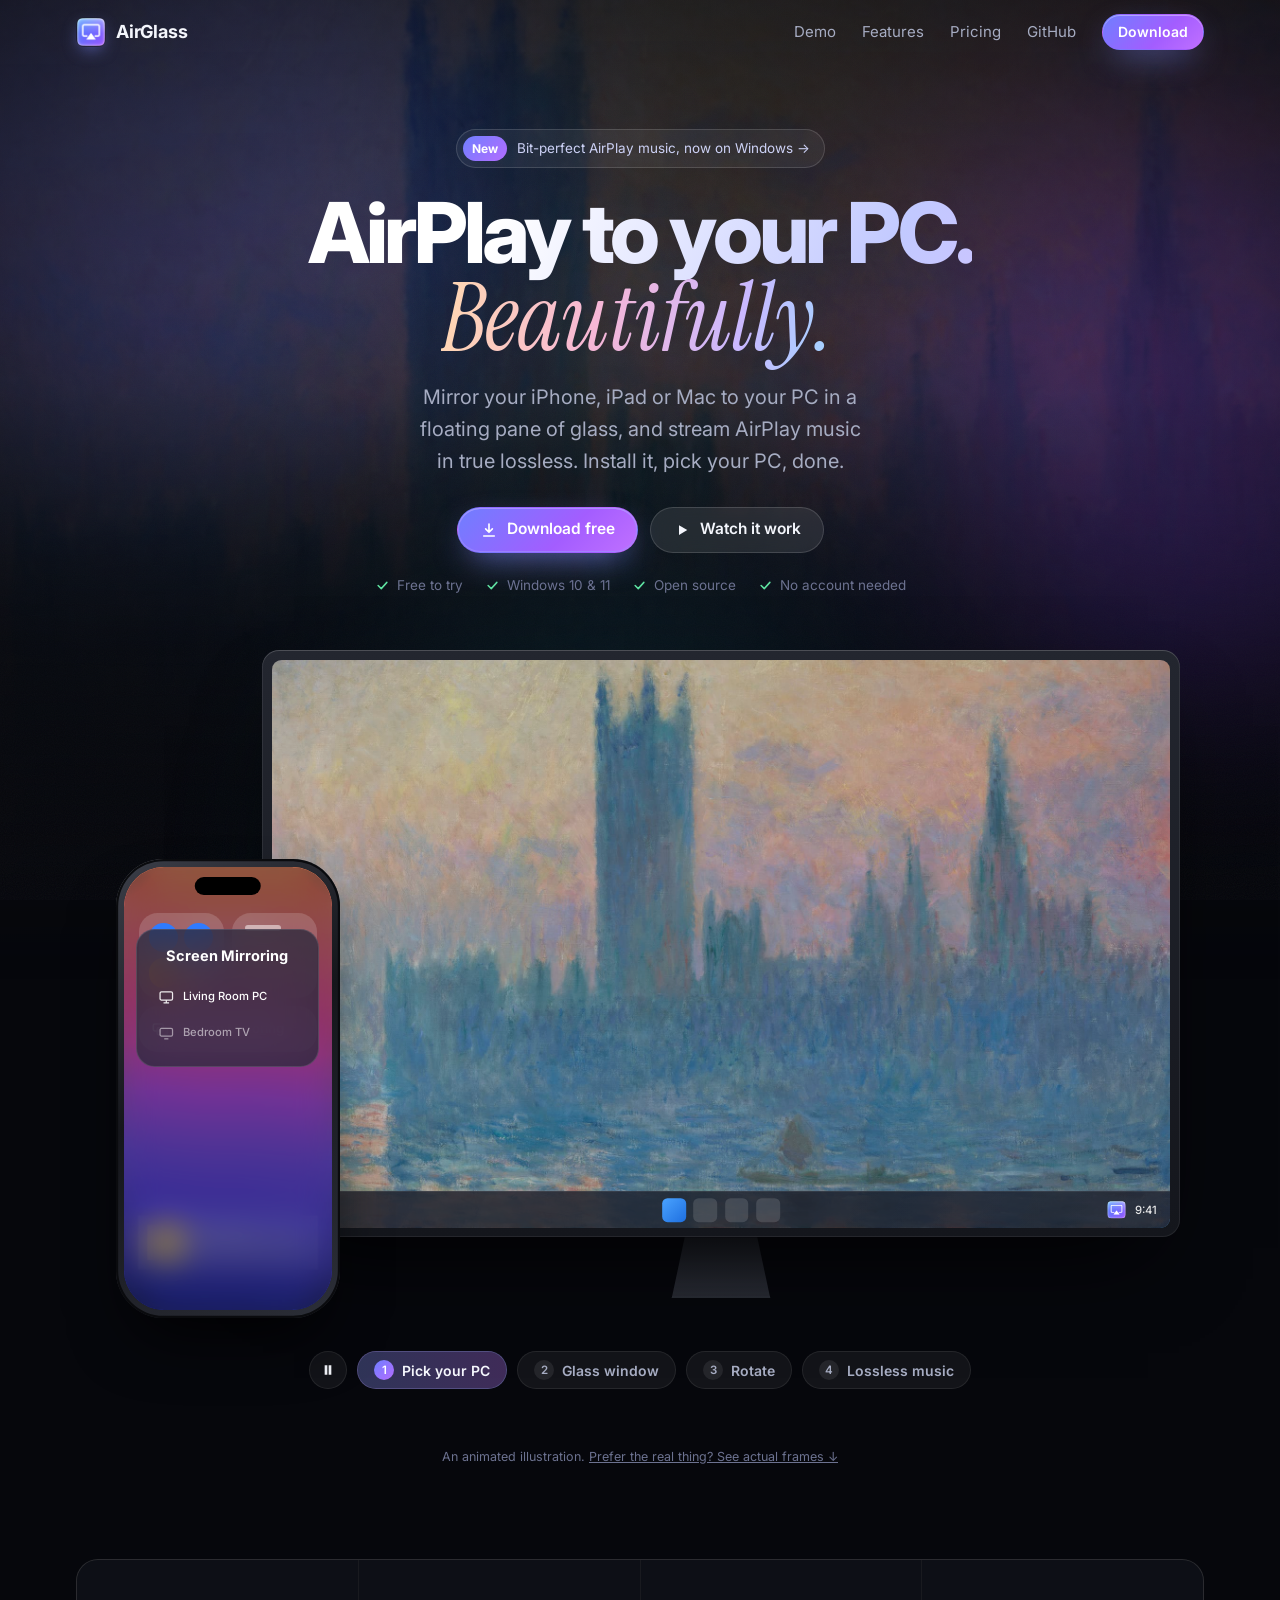
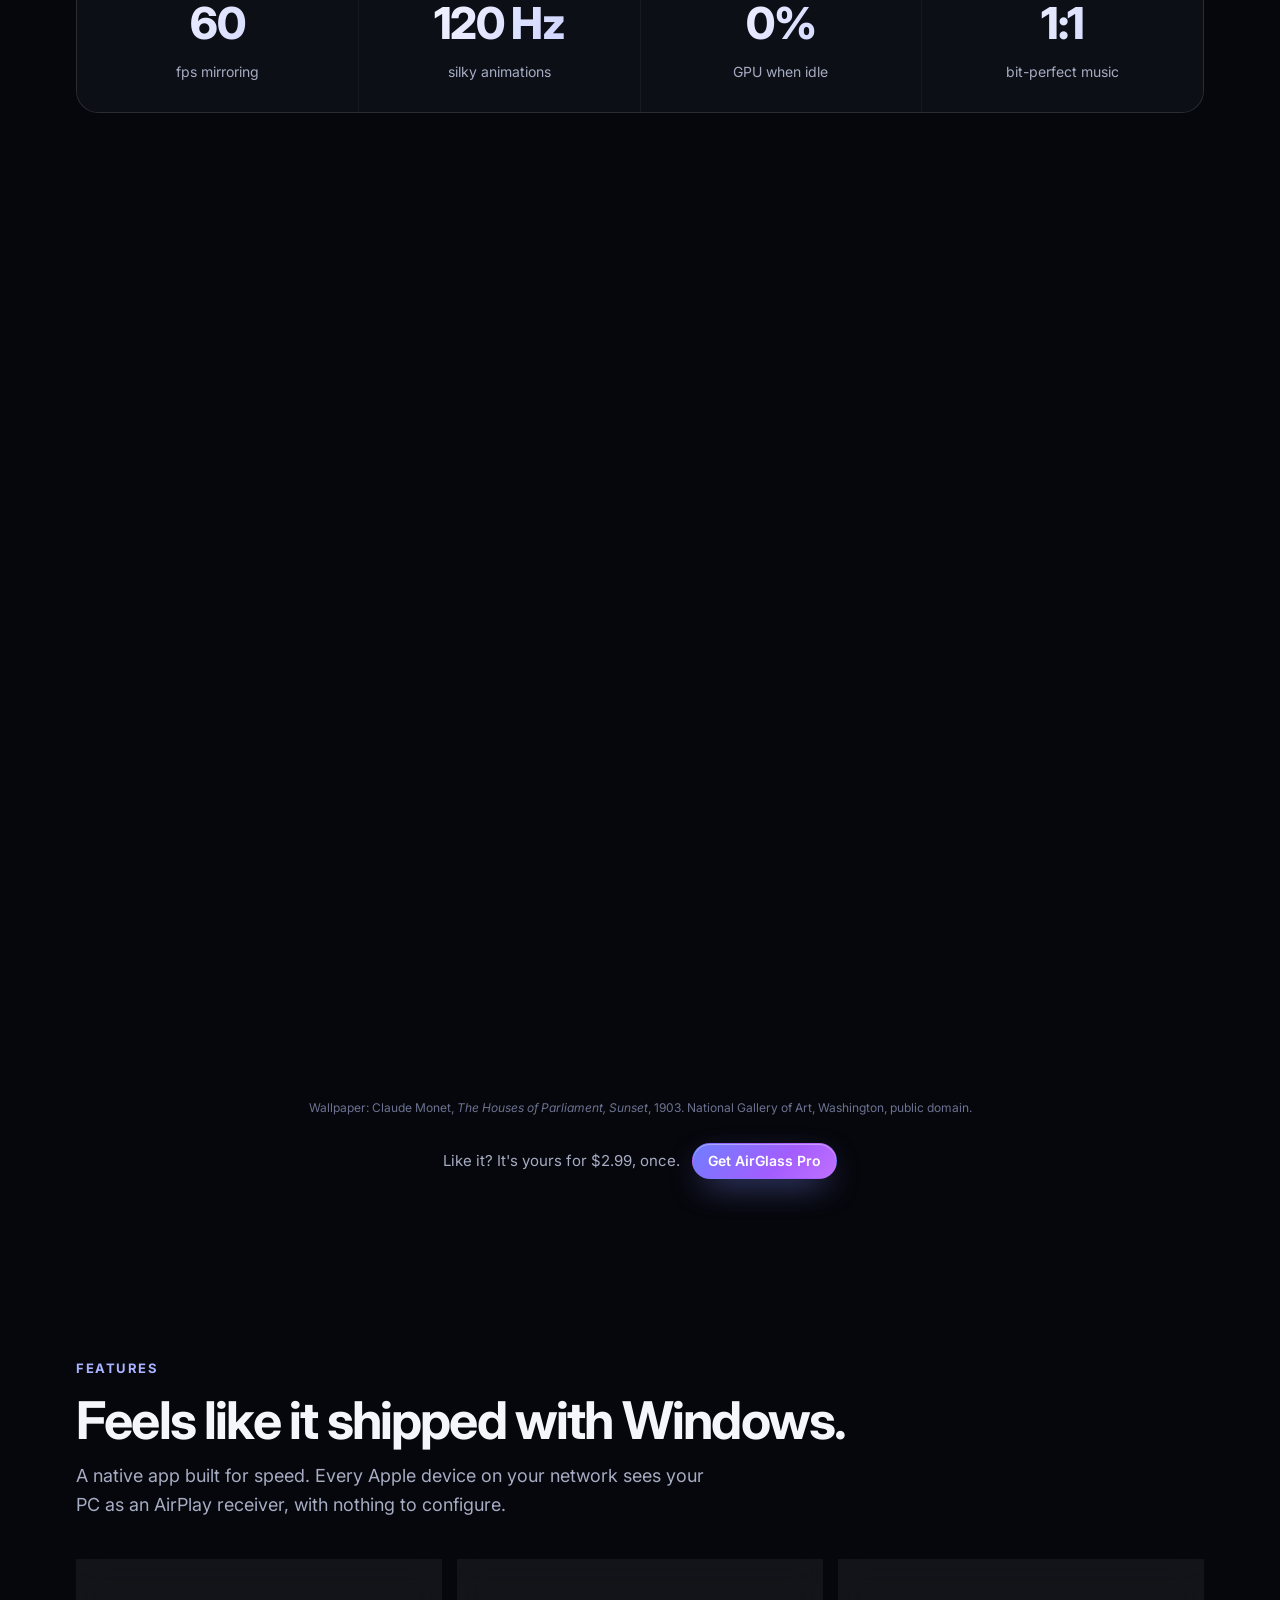
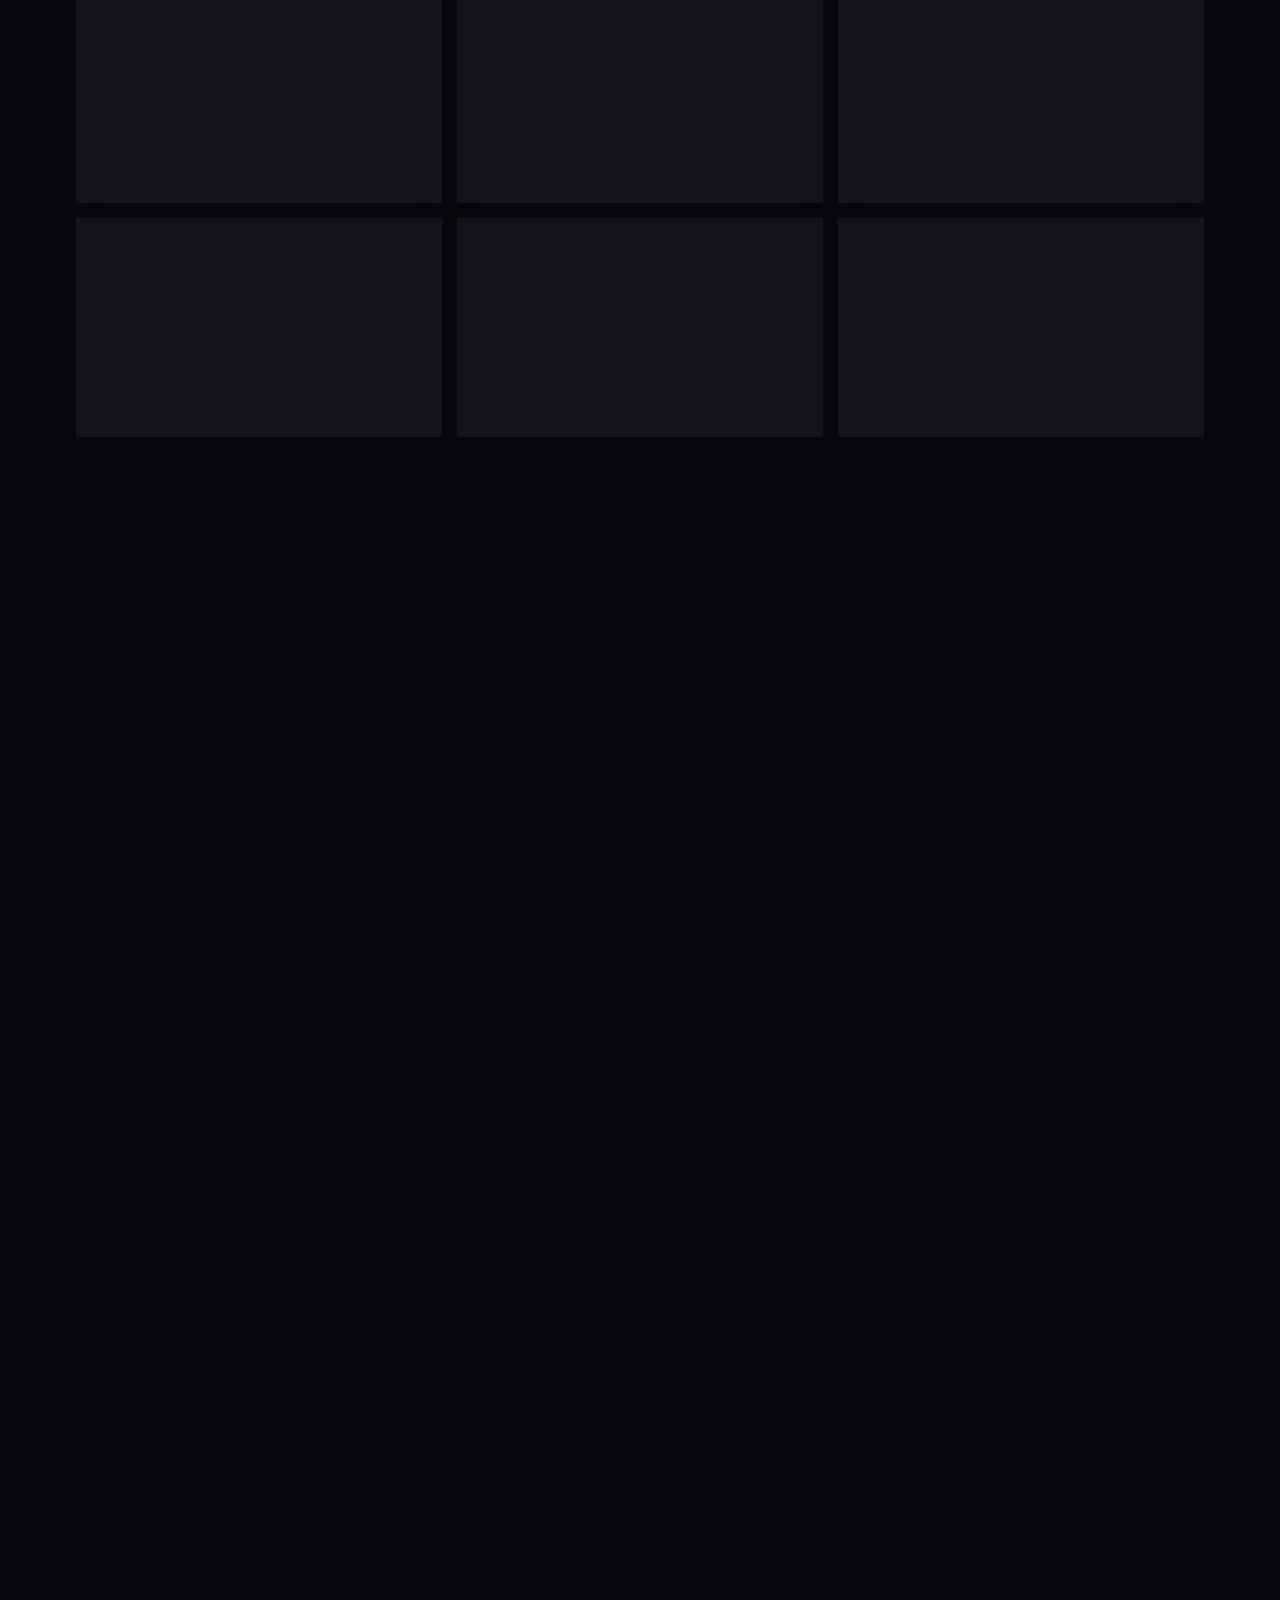
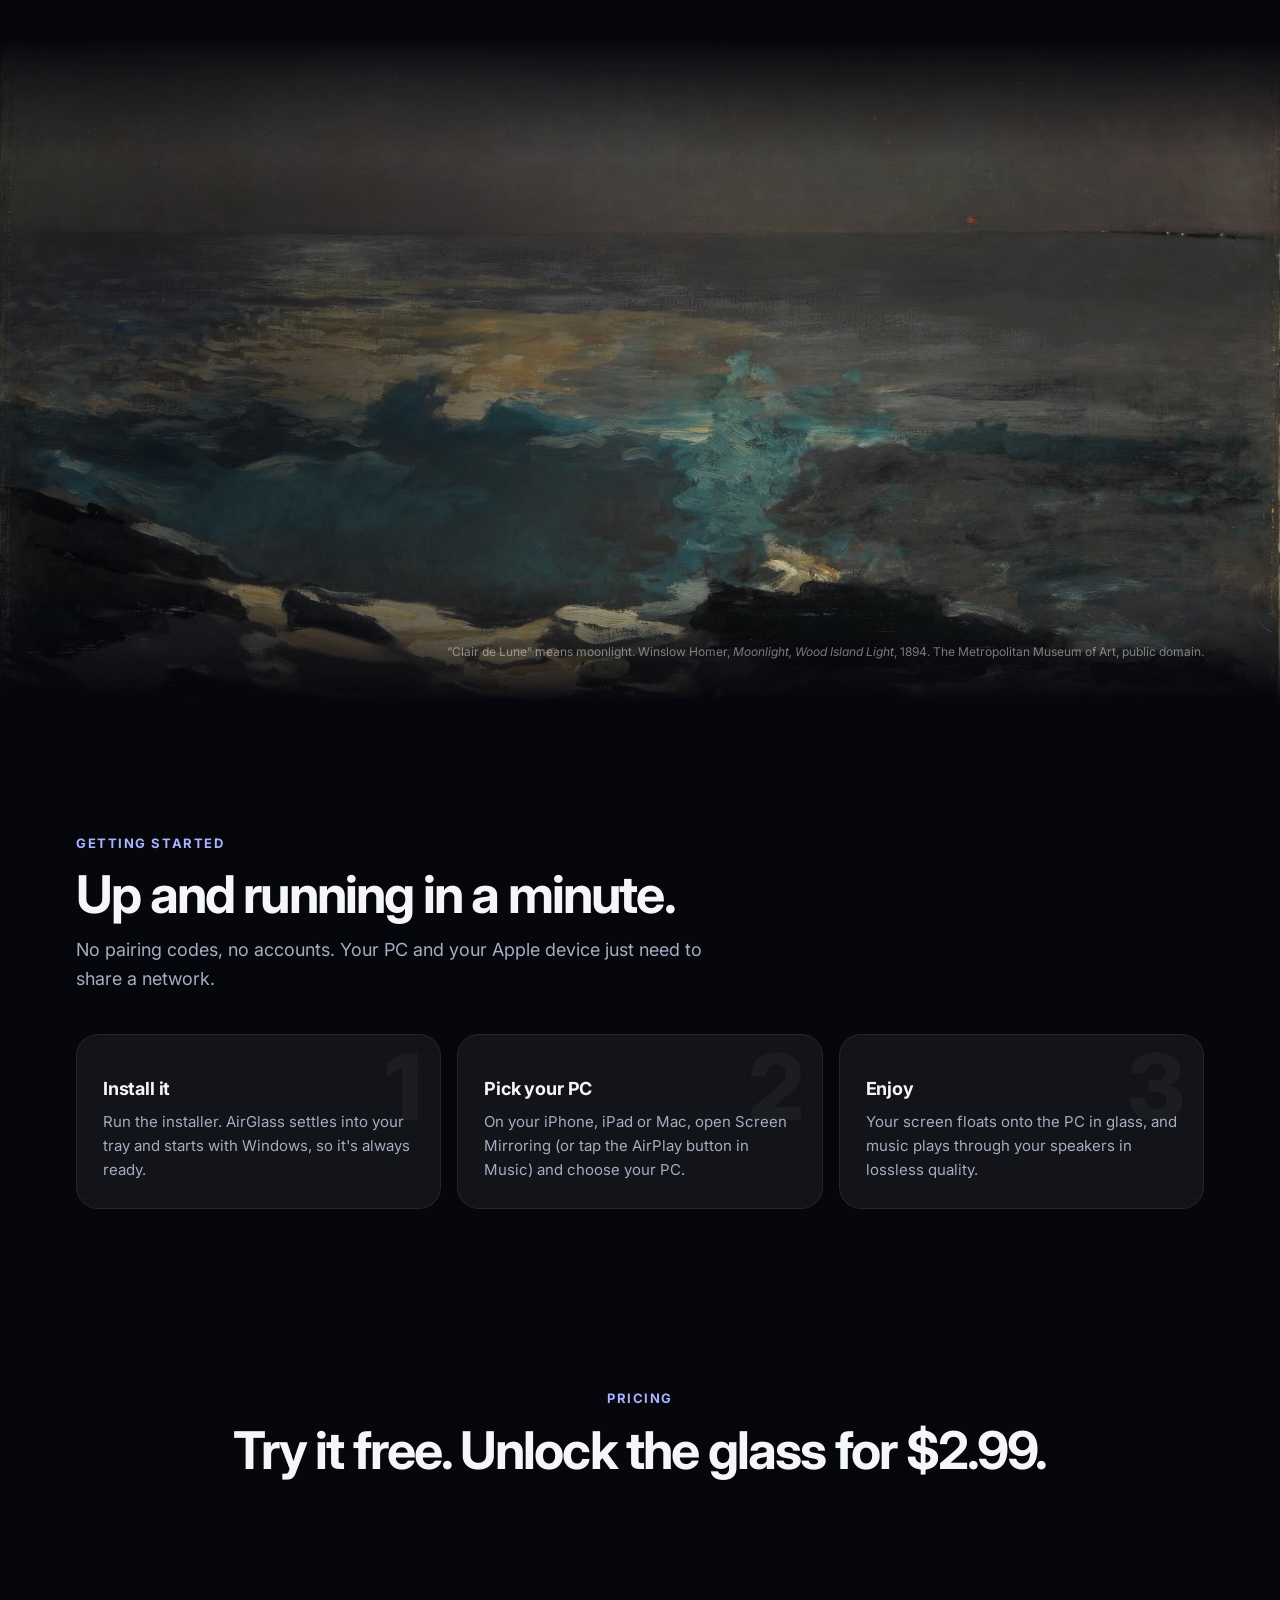
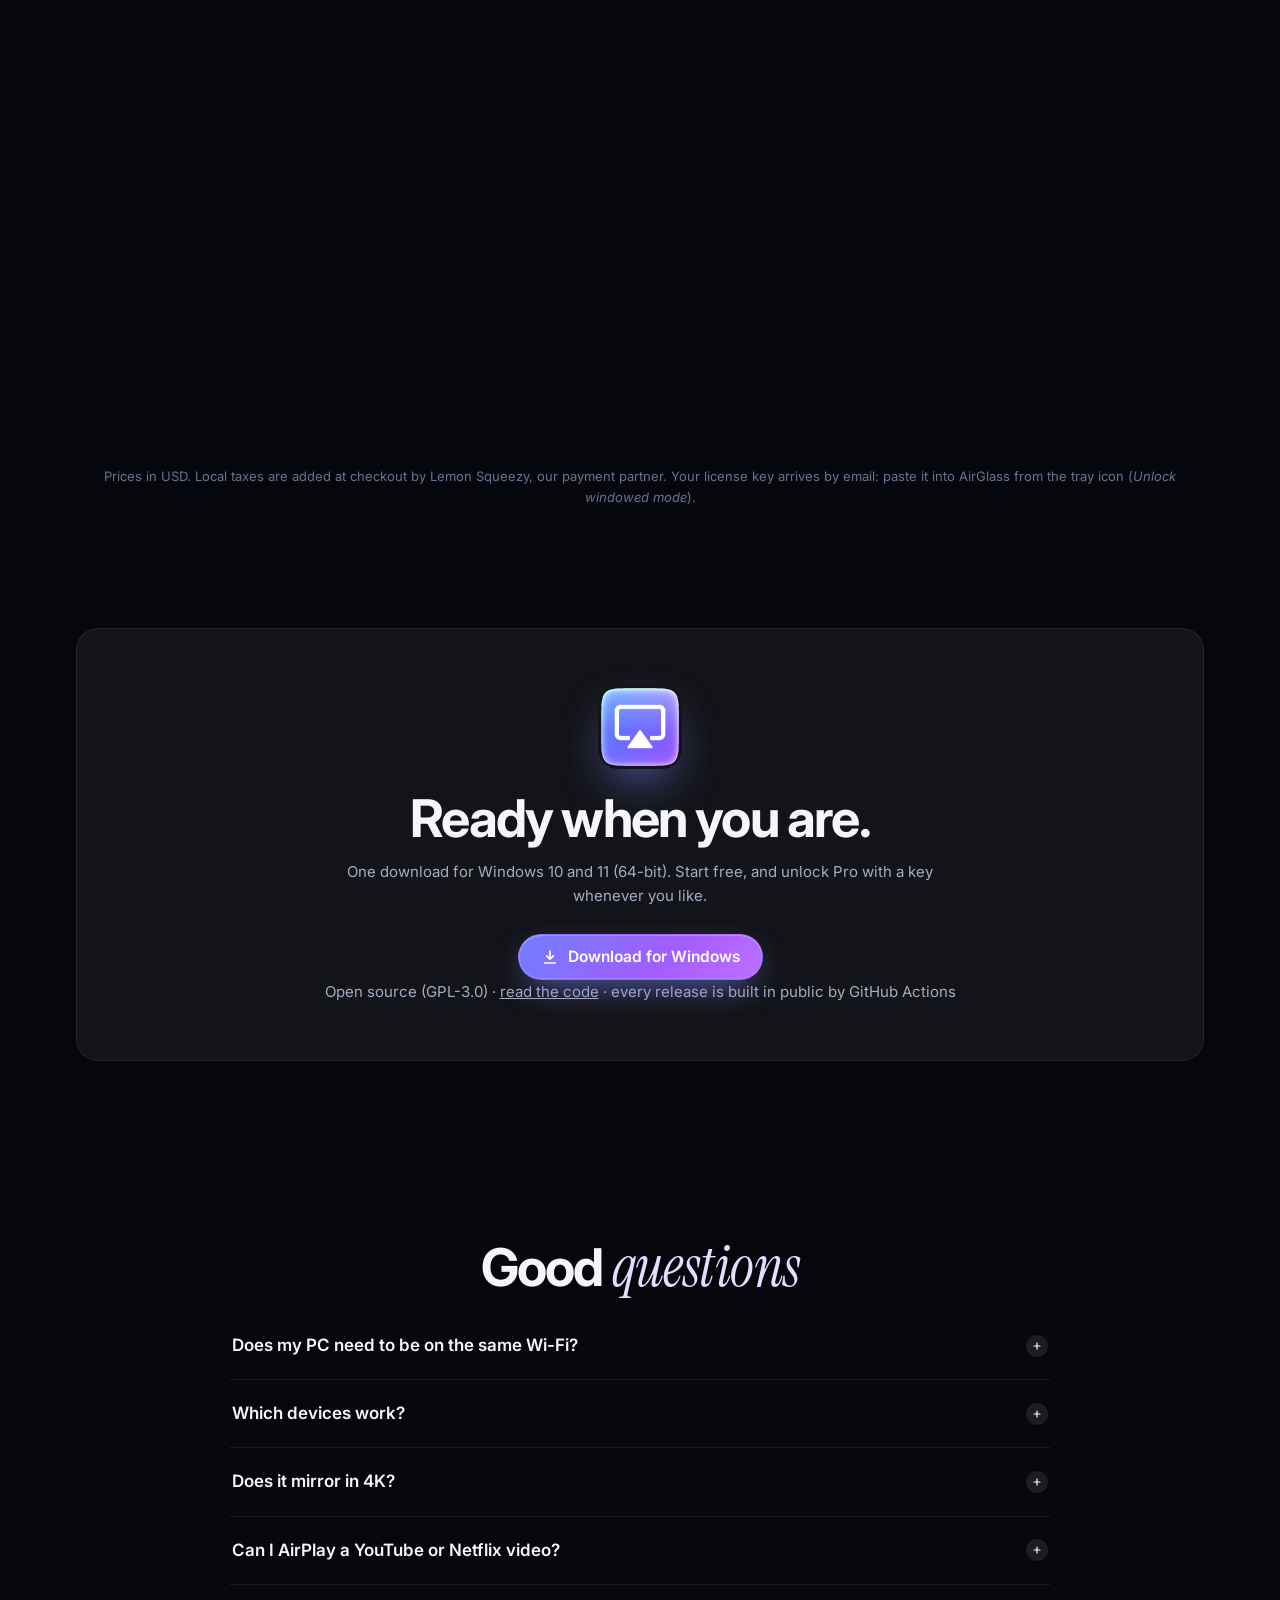
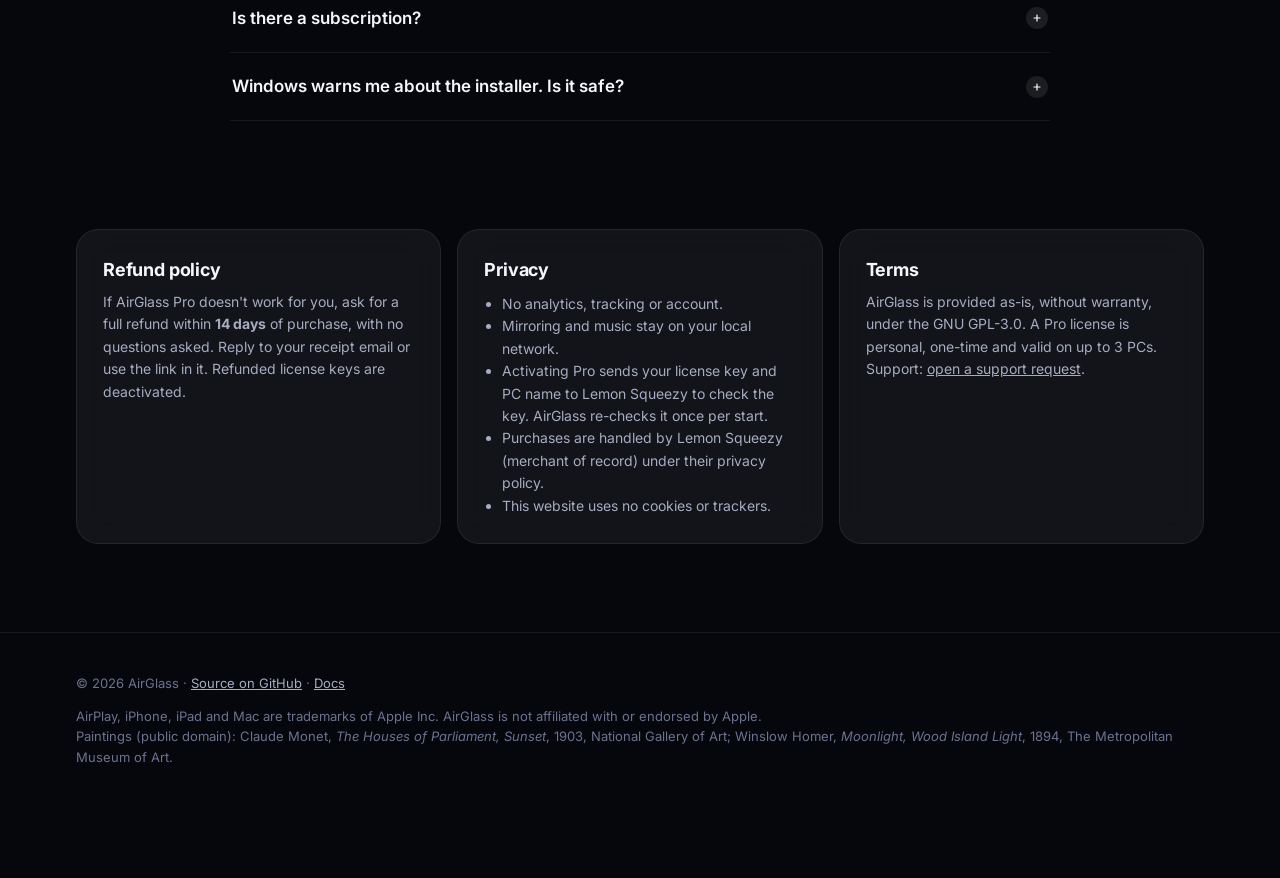
==== site/index.html @ fa7b4d8e "Website: copy pass (warmer voice, fewer repeats, accurate claims, balanced line wrapping)" ====
<!doctype html>
<html lang="en">
<head>
<meta charset="utf-8">
<meta name="viewport" content="width=device-width, initial-scale=1">
<title>AirGlass — AirPlay receiver for Windows</title>
<meta name="description" content="Mirror your iPhone, iPad or Mac to a Windows PC in a Liquid Glass window, and play AirPlay music in bit-perfect lossless quality. Free to try; Pro unlocks the floating window for $2.99.">
<meta name="color-scheme" content="dark">
<meta name="theme-color" content="#07080d">
<link rel="icon" href="icon.png">
<meta property="og:title" content="AirGlass — AirPlay receiver for Windows">
<meta property="og:description" content="Screen Mirroring and bit-perfect lossless AirPlay music on Windows, in a Liquid Glass window.">
<meta property="og:image" content="https://jdkuk.github.io/AirGlass/og.png">
<meta property="og:url" content="https://jdkuk.github.io/AirGlass/">
<meta name="twitter:card" content="summary_large_image">
<link rel="preconnect" href="https://fonts.googleapis.com">
<link rel="preconnect" href="https://fonts.gstatic.com" crossorigin>
<link rel="stylesheet" href="https://fonts.googleapis.com/css2?family=Inter:wght@400;500;600;700;800&family=Instrument+Serif:ital@0;1&display=swap">
<style>
/* ===== Tokens ===================================================================== */
:root {
  --bg: #06070c;
  --bg-2: #0b0d16;
  --ink: #f4f6fc;
  --muted: #a6acc2;
  --faint: #6c7290;
  --line: rgba(255,255,255,.08);
  --glass: rgba(255,255,255,.055);
  --glass-2: rgba(255,255,255,.09);
  --rim: rgba(255,255,255,.14);
  --accent: #7d8bff;
  --accent-2: #b46cff;
  --cyan: #3fd0f0;
  --good: #5fe3a1;
  --radius: 22px;
  --spring: cubic-bezier(.34, 1.4, .64, 1);
  --ease: cubic-bezier(.22, .8, .24, 1);
}
* { box-sizing: border-box; }
html { scroll-behavior: smooth; -webkit-text-size-adjust: 100%; }
body {
  margin: 0; background: var(--bg); color: var(--ink);
  font: 16px/1.6 Inter, system-ui, -apple-system, "Segoe UI", sans-serif;
  -webkit-font-smoothing: antialiased; overflow-x: hidden;
}
a { color: inherit; }
img, video { display: block; max-width: 100%; }
:focus-visible { outline: 2px solid var(--accent); outline-offset: 3px; border-radius: 8px; }
.wrap { max-width: 1160px; margin: 0 auto; padding: 0 16px; }
.sr { position: absolute; width: 1px; height: 1px; overflow: hidden; clip: rect(0 0 0 0); }

/* ===== Ambient background =========================================================== */
.aurora { position: fixed; inset: 0; z-index: -2; pointer-events: none; overflow: hidden; }
.aurora i { position: absolute; border-radius: 50%; filter: blur(110px); opacity: .5; will-change: transform; animation: drift 26s ease-in-out infinite alternate; }
.aurora i:nth-child(1) { width: 52vw; height: 52vw; left: -14vw; top: -18vw; background: #3443ff; }
.aurora i:nth-child(2) { width: 44vw; height: 44vw; right: -16vw; top: 6vw; background: #8f35ff; animation-delay: -9s; }
.aurora i:nth-child(3) { width: 40vw; height: 40vw; left: 28vw; top: 70vh; background: #0aa3c4; opacity: .22; animation-delay: -17s; }
@keyframes drift { to { transform: translate(4vw, 3vw) scale(1.12); } }
.grain { position: fixed; inset: 0; z-index: -1; pointer-events: none; opacity: .05;
  background-image: url("data:image/svg+xml;utf8,<svg xmlns='http://www.w3.org/2000/svg' width='160' height='160'><filter id='n'><feTurbulence type='fractalNoise' baseFrequency='.9' numOctaves='2' stitchTiles='stitch'/></filter><rect width='100%' height='100%' filter='url(%23n)'/></svg>"); }

/* ===== Nav ========================================================================== */
nav.top { position: sticky; top: 0; z-index: 50; transition: background .3s, border-color .3s, backdrop-filter .3s; border-bottom: 1px solid transparent; }
nav.top.scrolled { background: rgba(8,9,15,.62); backdrop-filter: blur(18px) saturate(1.4); -webkit-backdrop-filter: blur(18px) saturate(1.4); border-bottom-color: var(--line); }
nav.top .wrap { display: flex; align-items: center; justify-content: space-between; height: 64px; }
.brand { display: flex; align-items: center; gap: 10px; font-weight: 700; font-size: 18px; text-decoration: none; letter-spacing: -.01em; }
.brand img { width: 30px; height: 30px; border-radius: 8px; box-shadow: 0 6px 18px -6px rgba(125,139,255,.8); }
.navlinks { display: flex; gap: 26px; align-items: center; font-size: 15px; color: var(--muted); }
.navlinks a { text-decoration: none; transition: color .2s; }
.navlinks a:hover { color: var(--ink); }
@media (max-width: 720px) { .navlinks .hide-sm { display: none; } }

/* ===== Buttons ====================================================================== */
.btn {
  --h: 46px; position: relative; display: inline-flex; align-items: center; justify-content: center; gap: 9px;
  height: var(--h); padding: 0 22px; border-radius: 999px; font-weight: 600; font-size: 15.5px; text-decoration: none;
  border: 1px solid var(--rim); background: var(--glass-2); color: var(--ink); cursor: pointer; isolation: isolate;
  backdrop-filter: blur(14px); -webkit-backdrop-filter: blur(14px); overflow: hidden;
  transition: transform .25s var(--spring), background .25s, box-shadow .25s, border-color .25s;
}
.btn:hover { transform: translateY(-2px); background: rgba(255,255,255,.14); border-color: rgba(255,255,255,.24); }
.btn:active { transform: translateY(0) scale(.98); }
.btn svg { width: 18px; height: 18px; flex: none; }
.btn.small { --h: 36px; padding: 0 15px; font-size: 14px; }
.btn.primary { border-color: transparent; color: #fff; background: linear-gradient(135deg, #6f7fff, #a35dff 60%, #c070ff); box-shadow: 0 12px 34px -12px rgba(125,139,255,.9), inset 0 1px 0 rgba(255,255,255,.35); }
.btn.primary:hover { box-shadow: 0 18px 44px -12px rgba(150,120,255,1), inset 0 1px 0 rgba(255,255,255,.4); }
.btn.primary::after { /* sheen */
  content: ""; position: absolute; inset: 0; z-index: -1; transform: translateX(-120%) skewX(-20deg);
  background: linear-gradient(90deg, transparent, rgba(255,255,255,.35), transparent); transition: transform .8s var(--ease);
}
.btn.primary:hover::after { transform: translateX(120%) skewX(-20deg); }
.pulse { position: relative; }
.pulse::before { /* nudge: a soft ring every few seconds */
  content: ""; position: absolute; inset: -1px; border-radius: inherit; border: 2px solid rgba(160,140,255,.7);
  animation: ring 4.5s var(--ease) infinite 1.5s; pointer-events: none; z-index: 1;
}
@keyframes ring { 0% { transform: scale(1); opacity: .9; } 22% { transform: scale(1.18, 1.45); opacity: 0; } 100% { opacity: 0; } }

/* ===== Hero ========================================================================= */
.serif { font-family: "Instrument Serif", Georgia, serif; font-style: italic; font-weight: 400; letter-spacing: -.01em; }
h1 .serif { font-size: 1.12em; line-height: .9; background: linear-gradient(100deg, #ffd9b0, #f6b6d6 40%, #c9b8ff 75%, #9fd6ff);
  -webkit-background-clip: text; background-clip: text; color: transparent; padding-right: .06em; }
h2 .serif { font-size: 1.1em; color: #e6dcff; }
.hero-art { position: absolute; left: 0; right: 0; top: 0; height: 980px; z-index: -1; pointer-events: none; overflow: hidden;
  -webkit-mask-image: linear-gradient(180deg, #000 0%, rgba(0,0,0,.85) 45%, transparent 100%); mask-image: linear-gradient(180deg, #000 0%, rgba(0,0,0,.85) 45%, transparent 100%); }
.hero-art::before { content: ""; position: absolute; inset: -40px; background: url(media/monet.jpg) center 30% / cover; opacity: .34; filter: saturate(1.15) blur(1px);
  animation: kenburns 40s ease-in-out infinite alternate; }
.hero-art::after { content: ""; position: absolute; inset: 0; background: radial-gradient(70% 60% at 50% 30%, transparent, rgba(6,7,12,.75)), linear-gradient(180deg, rgba(6,7,12,.35), rgba(6,7,12,.1) 40%, var(--bg)); }
@keyframes kenburns { to { transform: scale(1.08) translate(-1.5%, 1%); } }
header.hero { text-align: center; padding: 64px 0 28px; }
.pill {
  position: relative; display: inline-flex; align-items: center; gap: 10px; padding: 6px 14px 6px 6px; border-radius: 999px;
  background: var(--glass); border: 1px solid var(--rim); font-size: 13.5px; color: #cdd2f6; text-decoration: none; overflow: hidden;
}
.pill b { padding: 3px 9px; border-radius: 999px; font-size: 12px; background: linear-gradient(135deg, #6f7fff, #b46cff); color: #fff; }
.pill::after { content: ""; position: absolute; inset: 0; background: linear-gradient(100deg, transparent 30%, rgba(255,255,255,.18) 50%, transparent 70%); transform: translateX(-100%); animation: shimmer 5s ease-in-out infinite 2s; }
@keyframes shimmer { 0%, 60% { transform: translateX(-100%); } 85%, 100% { transform: translateX(100%); } }
h1 { font-size: clamp(42px, 7.2vw, 84px); line-height: 1.02; letter-spacing: -.045em; margin: 22px auto 18px; font-weight: 800; max-width: 920px; }
h1 .grad { background: linear-gradient(115deg, #fff 15%, #c2c9ff 45%, #e2b6ff 75%, #9ee9ff); background-size: 200% 100%; -webkit-background-clip: text; background-clip: text; color: transparent; animation: hue 10s ease-in-out infinite alternate; }
@keyframes hue { to { background-position: 100% 0; } }
.lede { text-wrap: balance; font-size: clamp(17px, 2.1vw, 20px); color: var(--muted); max-width: 640px; margin: 0 auto 30px; }
.cta { display: flex; flex-wrap: wrap; gap: 12px; justify-content: center; }
.trust { display: flex; flex-wrap: wrap; justify-content: center; gap: 8px 22px; margin-top: 22px; color: var(--faint); font-size: 13.5px; }
.trust span { display: inline-flex; align-items: center; gap: 7px; }
.trust svg { width: 15px; height: 15px; stroke: var(--good); }

/* ===== Demo stage =================================================================== */
.demo { padding: 26px 0 40px; }
.stage {
  container-type: inline-size; position: relative; width: 100%; max-width: 1080px; margin: 0 auto; aspect-ratio: 16 / 10;
}
/* Monitor */
.monitor { position: absolute; left: 15%; right: 0; top: 0; height: 87%; border-radius: 1.6cqw; padding: .9cqw;
  background: linear-gradient(180deg, #23262f, #14161c); box-shadow: 0 4cqw 8cqw -3cqw rgba(0,0,0,.85), inset 0 0 0 1px rgba(255,255,255,.07), inset 0 1px 0 rgba(255,255,255,.12); }
.stand { position: absolute; left: calc(15% + 42.5% - 6%); width: 12%; top: 87%; height: 9%;
  background: linear-gradient(180deg, #191b22, #2a2d36); clip-path: polygon(22% 0, 78% 0, 88% 100%, 12% 100%); }
.stand::after { content: ""; position: absolute; left: -45%; right: -45%; bottom: -1.2cqw; height: 1.4cqw; border-radius: 1cqw; background: linear-gradient(180deg, #2b2e37, #15171d); box-shadow: 0 1cqw 2cqw -0.5cqw rgba(0,0,0,.8); }
.screen { position: relative; width: 100%; height: 100%; border-radius: .9cqw; overflow: hidden; background: #2a2440 url(media/monet.jpg) center / cover; }
.screen::before { content: ""; position: absolute; inset: 0; background: radial-gradient(120% 90% at 50% 40%, transparent 50%, rgba(0,0,0,.35)), rgba(10,8,30,.12); }
.screen::after { /* glass reflection on the panel */
  content: ""; position: absolute; inset: 0; pointer-events: none; z-index: 30;
  background: linear-gradient(115deg, rgba(255,255,255,.07) 0%, rgba(255,255,255,0) 30%, rgba(255,255,255,0) 70%, rgba(255,255,255,.03)); }
.taskbar { position: absolute; left: 0; right: 0; bottom: 0; height: 6.4%; z-index: 20; background: rgba(18,20,32,.72);
  border-top: 1px solid rgba(255,255,255,.07); backdrop-filter: blur(16px); -webkit-backdrop-filter: blur(16px); }
.taskbar .apps { position: absolute; left: 50%; top: 50%; transform: translate(-50%, -50%); display: flex; gap: .7cqw; }
.taskbar .apps i { display: block; width: 2.2cqw; height: 2.2cqw; border-radius: .5cqw; background: rgba(255,255,255,.13); }
.taskbar .apps i:nth-child(1) { background: linear-gradient(135deg, #4aa3ff, #1e6fe0); }
.taskbar .tray { position: absolute; right: 1.2cqw; top: 50%; transform: translateY(-50%); display: flex; align-items: center; gap: .9cqw; color: rgba(255,255,255,.88); font-size: 1.05cqw; font-weight: 500; }
.trayicon { position: relative; width: 1.7cqw; height: 1.7cqw; border-radius: .4cqw; background: url(icon.png) center/cover; }
.trayicon::after { content: ""; position: absolute; inset: -.35cqw; border-radius: .6cqw; border: .16cqw solid rgba(170,150,255,.9); opacity: 0; }
.tray-on .trayicon::after { animation: trayping 1.4s var(--ease) infinite; }
@keyframes trayping { 0% { transform: scale(.8); opacity: .9; } 100% { transform: scale(1.8); opacity: 0; } }

/* Glass window */
.win { position: absolute; z-index: 10; left: 52%; top: 7%; width: 22.4%; height: 80%; border-radius: 2.1cqw; opacity: 0;
  transform: translateY(1.6cqw) scale(.9); filter: blur(5px);
  background: linear-gradient(145deg, rgba(255,255,255,.42), rgba(255,255,255,.07) 38%, rgba(255,255,255,.04) 62%, rgba(255,255,255,.22));
  box-shadow: 0 2.6cqw 5cqw -1.6cqw rgba(0,0,0,.8), 0 0 0 1px rgba(255,255,255,.3) inset, 0 1px 0 rgba(255,255,255,.75) inset, 0 -1px 0 rgba(255,255,255,.12) inset;
  backdrop-filter: blur(14px) saturate(1.7); -webkit-backdrop-filter: blur(14px) saturate(1.7);
  transition: left .85s var(--spring), top .85s var(--spring), width .85s var(--spring), height .85s var(--spring), border-radius .85s var(--spring),
              opacity .55s var(--ease), transform .7s var(--spring), filter .6s var(--ease); }
.win::after { /* specular rim lit from the top-left */
  content: ""; position: absolute; inset: 0; border-radius: inherit; pointer-events: none; z-index: 3;
  background: radial-gradient(60% 40% at 18% 0%, rgba(255,255,255,.5), transparent 60%), radial-gradient(40% 30% at 100% 100%, rgba(255,255,255,.18), transparent 60%);
  -webkit-mask: linear-gradient(#000 0 0) content-box, linear-gradient(#000 0 0); -webkit-mask-composite: xor; mask-composite: exclude; padding: .55cqw; }
.win .content { position: absolute; inset: .55cqw; border-radius: 1.6cqw; overflow: hidden; background: #0d0f1c; transition: border-radius .85s var(--spring); }
.win video, .win .ph { position: absolute; inset: 0; width: 100%; height: 100%; object-fit: cover; }
.win video { opacity: 0; filter: blur(14px) saturate(1.3); transform: scale(1.06); transition: opacity .5s, filter .8s var(--ease), transform .9s var(--ease); }
.ph { display: grid; place-items: center; align-content: center; gap: 1.2cqw; color: rgba(255,255,255,.9); font-size: 1.15cqw; font-weight: 500; transition: opacity .5s; }
.ph::before { content: ""; position: absolute; inset: -30%;
  background: radial-gradient(30% 30% at 30% 30%, #5865ff, transparent 70%), radial-gradient(30% 30% at 70% 60%, #b04dff, transparent 70%), radial-gradient(35% 35% at 40% 80%, #19b6d6, transparent 70%);
  filter: blur(2cqw); animation: auroraSpin 6s linear infinite; }
@keyframes auroraSpin { to { transform: rotate(360deg); } }
.ph svg, .ph span { position: relative; }
.ph svg { width: 3.4cqw; height: 3.4cqw; animation: glyph 1.6s ease-in-out infinite; }
@keyframes glyph { 50% { transform: scale(1.12); opacity: .7; } }
.ph em { font-style: normal; opacity: .7; }
/* states */
.s-win .win { opacity: 1; transform: none; filter: none; }
.s-live .win video.port { opacity: 1; filter: none; transform: none; }
.s-live .ph { opacity: 0; }
.s-land .win { left: 21%; top: 13%; width: 60%; height: 59.5%; border-radius: 1.6cqw; }
.s-land .win .content { border-radius: 1.15cqw; }
.s-land .win video.port { opacity: 0; }
.s-land .win video.land { opacity: 1; filter: none; transform: none; transition-delay: .25s; }
.s-music .win { opacity: 0; transform: scale(.94); filter: blur(10px); }

/* Control capsule */
.cap { position: absolute; z-index: 5; left: 50%; top: 3.2%; display: flex; gap: .55cqw; padding: .45cqw .6cqw; border-radius: 999px;
  transform: translate(-50%, -.8cqw) scale(.9); opacity: 0;
  background: rgba(255,255,255,.18); border: 1px solid rgba(255,255,255,.42); box-shadow: 0 .8cqw 1.8cqw -.6cqw rgba(0,0,0,.6), inset 0 1px 0 rgba(255,255,255,.6);
  backdrop-filter: blur(12px) saturate(1.6); -webkit-backdrop-filter: blur(12px) saturate(1.6);
  transition: opacity .35s var(--ease), transform .5s var(--spring); }
.cap i { position: relative; z-index: 1; display: grid; place-items: center; width: 2.1cqw; height: 2.1cqw; border-radius: 50%; }
.cap svg { width: 1.05cqw; height: 1.05cqw; stroke: #fff; stroke-width: 2.4; fill: none; stroke-linecap: round; stroke-linejoin: round; }
.cap .drop { position: absolute; z-index: 0; top: .45cqw; left: .6cqw; width: 2.1cqw; height: 2.1cqw; border-radius: 50%; background: rgba(255,255,255,.38);
  box-shadow: 0 0 1cqw rgba(255,255,255,.4); transform: translateX(calc(2 * 2.65cqw)); transition: transform .45s var(--spring); }
.s-hover .cap { opacity: 1; transform: translate(-50%, 0) scale(1); }

/* Now Playing card (music) */
.np { position: absolute; z-index: 12; right: 2.2%; bottom: 9%; width: 36%; padding: 1.2cqw; border-radius: 1.4cqw; display: grid; grid-template-columns: 7.4cqw 1fr; gap: 1.2cqw; align-items: center;
  background: rgba(22,24,40,.55); border: 1px solid rgba(255,255,255,.16); box-shadow: 0 2cqw 4cqw -1.5cqw rgba(0,0,0,.8), inset 0 1px 0 rgba(255,255,255,.18);
  backdrop-filter: blur(22px) saturate(1.5); -webkit-backdrop-filter: blur(22px) saturate(1.5);
  opacity: 0; transform: translateY(2cqw) scale(.96); transition: opacity .5s var(--ease), transform .7s var(--spring); }
.s-music .np { opacity: 1; transform: none; transition-delay: .35s; }
.art { position: relative; aspect-ratio: 1; border-radius: .8cqw; overflow: hidden; background: linear-gradient(135deg, #ffd27a, #ff7aa8 55%, #8a6bff); box-shadow: 0 .8cqw 1.6cqw -.6cqw rgba(0,0,0,.7); }
.art::after { content: ""; position: absolute; inset: -40%; background: conic-gradient(from 0deg, transparent, rgba(255,255,255,.35), transparent 30%); animation: auroraSpin 7s linear infinite; mix-blend-mode: soft-light; }
.np .t { font-size: 1.35cqw; font-weight: 700; line-height: 1.2; }
.np .a { font-size: 1.05cqw; color: rgba(255,255,255,.7); margin-top: .2cqw; }
.badges { display: flex; flex-wrap: wrap; gap: .45cqw; margin-top: .7cqw; }
.badges b { font-size: .82cqw; font-weight: 600; padding: .22cqw .6cqw; border-radius: 999px; background: rgba(255,255,255,.1); border: 1px solid rgba(255,255,255,.14); }
.badges b.ok { color: var(--good); border-color: rgba(95,227,161,.4); background: rgba(95,227,161,.1); }
.prog { grid-column: 1 / -1; height: .32cqw; border-radius: 1cqw; background: rgba(255,255,255,.14); overflow: hidden; }
.prog i { display: block; height: 100%; width: 18%; border-radius: inherit; background: linear-gradient(90deg, #fff, #d9dcff); }
.s-music .prog i { animation: prog 6s linear forwards .5s; }
@keyframes prog { to { width: 46%; } }
.meters { grid-column: 1 / -1; display: grid; grid-template-columns: repeat(28, 1fr); gap: .22cqw; height: 2.4cqw; align-items: end; }
.meters i { display: block; height: 30%; border-radius: .2cqw; background: linear-gradient(180deg, #9ee9ff, #7d8bff 60%, #b46cff); opacity: .9; transform-origin: bottom; }
.s-music .meters i { animation: eq var(--d, .9s) ease-in-out infinite alternate; }
@keyframes eq { 0% { height: 18%; } 100% { height: var(--h, 90%); } }

/* Cursor */
.cursor { position: absolute; z-index: 25; width: 1.9cqw; left: 92%; top: 80%; opacity: 0; transition: left 1s var(--ease), top 1s var(--ease), opacity .4s; filter: drop-shadow(0 .3cqw .4cqw rgba(0,0,0,.5)); }
.s-hover .cursor { left: 66.2%; top: 10.2%; opacity: 1; }

/* Phone */
.phone { position: absolute; z-index: 40; left: 1.5%; bottom: 1%; height: 68%; aspect-ratio: .488; border-radius: 4.4cqw; padding: .75cqw;
  background: linear-gradient(145deg, #3b3e48, #15161b 45%, #2c2f38); box-shadow: 0 3cqw 6cqw -2cqw rgba(0,0,0,.9), inset 0 0 0 .2cqw #0a0b0e, inset 0 1px 0 rgba(255,255,255,.25);
  transition: transform .9s var(--spring); }
.s-land .phone { transform: translate(10cqw, 6cqw) rotate(-90deg) scale(.86); }
.pscreen { container-type: size; position: relative; width: 100%; height: 100%; border-radius: 3.7cqw; overflow: hidden; background: #000; }
.pscreen video, .pscreen img.poster { position: absolute; inset: 0; width: 100%; height: 100%; object-fit: cover; }
.pscreen .landv { inset: auto; max-width: none; width: 206%; height: 48.6%; left: 50%; top: 50%; transform: translate(-50%, -50%) rotate(90deg); opacity: 0; transition: opacity .4s .35s; }
.s-land .pscreen .landv { opacity: 1; }
.pscreen .portv { transition: opacity .4s .35s; }
.s-land .pscreen .portv { opacity: 0; }
.island { position: absolute; z-index: 6; left: 50%; top: 2.2%; width: 32%; height: 4.2%; transform: translateX(-50%); border-radius: 999px; background: #000; transition: width .5s var(--spring); }
.s-win .island { width: 40%; }
.island::after { content: ""; position: absolute; right: 9%; top: 50%; width: 9cqw; height: 9cqw; max-width: 18%; transform: translateY(-50%); border-radius: 50%; }
.s-win .island::after { background: #2f7bff; box-shadow: 0 0 6px #2f7bff; }
/* Control Center */
.cc { position: absolute; inset: 0; z-index: 4; padding: 22cqw 7cqw 0; background: rgba(10,12,22,.45); backdrop-filter: blur(16px) saturate(1.4); -webkit-backdrop-filter: blur(16px) saturate(1.4);
  opacity: 0; transform: translateY(-6%); transition: opacity .45s var(--ease), transform .6s var(--spring); }
.s-cc .cc { opacity: 1; transform: none; }
.tiles { display: grid; grid-template-columns: 1fr 1fr; gap: 4cqw; }
.tile { border-radius: 9cqw; background: rgba(255,255,255,.16); aspect-ratio: 1; }
.tile.wide { grid-column: span 2; aspect-ratio: auto; height: 22cqw; border-radius: 9cqw; display: flex; align-items: center; gap: 4cqw; padding: 0 6cqw; color: #fff; font-size: 6.4cqw; font-weight: 600; transition: background .3s, transform .3s var(--spring); }
.tile.wide svg { width: 9cqw; height: 9cqw; flex: none; }
.tile.small { display: grid; grid-template-columns: 1fr 1fr; gap: 3cqw; padding: 5cqw; aspect-ratio: 1; }
.tile.small i { border-radius: 50%; background: rgba(255,255,255,.22); }
.tile.small i:nth-child(1) { background: #2f7bff; } .tile.small i:nth-child(2) { background: #2f7bff; }
.tile.small i:nth-child(3) { background: #ff9f2f; } .tile.small i:nth-child(4) { background: rgba(255,255,255,.25); }
.tile.music { padding: 6cqw; display: flex; flex-direction: column; justify-content: space-between; }
.tile.music b { display: block; width: 60%; height: 3cqw; border-radius: 2cqw; background: rgba(255,255,255,.5); }
.tile.music b + b { width: 40%; background: rgba(255,255,255,.28); }
.s-tapTile .tile.wide { background: rgba(255,255,255,.34); transform: scale(.96); }
.sheet { position: absolute; z-index: 5; left: 6cqw; right: 6cqw; top: 30cqw; border-radius: 9cqw; padding: 7cqw 6cqw; color: #fff;
  background: rgba(40,42,58,.78); backdrop-filter: blur(20px) saturate(1.5); -webkit-backdrop-filter: blur(20px) saturate(1.5); border: 1px solid rgba(255,255,255,.12);
  opacity: 0; transform: scale(.85); transition: opacity .35s var(--ease), transform .5s var(--spring); }
.s-list .sheet { opacity: 1; transform: none; }
.sheet h4 { margin: 0 0 5cqw; font-size: 7cqw; text-align: center; }
.row { display: flex; align-items: center; gap: 4cqw; padding: 4.5cqw 4cqw; border-radius: 5cqw; font-size: 5.4cqw; white-space: nowrap; font-weight: 500; transition: background .25s; }
.row svg { width: 8cqw; height: 8cqw; flex: none; opacity: .9; }
.row .spin { margin-left: auto; width: 7cqw; height: 7cqw; border-radius: 50%; border: .9cqw solid rgba(255,255,255,.25); border-top-color: #fff; opacity: 0; }
.s-tapRow .row.pc { background: rgba(255,255,255,.14); }
.s-tapRow .row.pc .spin { opacity: 1; animation: auroraSpin .8s linear infinite; }
.row.tv { opacity: .55; }
.tap { position: absolute; z-index: 7; width: 22cqw; height: 22cqw; margin: -11cqw 0 0 -11cqw; border-radius: 50%; background: rgba(255,255,255,.55); opacity: 0; transform: scale(.2); pointer-events: none; }
.tap.t1 { left: 50%; top: 52%; } .tap.t2 { left: 40%; top: 46%; }
.s-tapTile .tap.t1, .s-tapRow .tap.t2 { animation: tap .7s var(--ease) forwards; }
@keyframes tap { 0% { opacity: .7; transform: scale(.2); } 100% { opacity: 0; transform: scale(1.4); } }
/* phone mini player (music) */
.mini { position: absolute; z-index: 4; left: 6.8%; right: 6.8%; top: 77.5%; height: 12.5%; padding: 0 5cqw; border-radius: 5cqw; display: flex; align-items: center; gap: 4cqw;
  background: rgba(30,32,48,.6); backdrop-filter: blur(16px); -webkit-backdrop-filter: blur(16px); border: 1px solid rgba(255,255,255,.14); color: #fff;
  opacity: 0; transform: translateY(8cqw); transition: opacity .45s var(--ease), transform .6s var(--spring); }
.s-music .mini { opacity: 1; transform: none; transition-delay: .2s; }
.mini .ma { width: 15cqw; height: 15cqw; border-radius: 3cqw; background: linear-gradient(135deg, #ffd27a, #ff7aa8 55%, #8a6bff); flex: none; }
.mini .mt { font-size: 5.4cqw; font-weight: 700; line-height: 1.2; }
.mini .md { font-size: 4.4cqw; color: #8fb2ff; display: flex; align-items: center; gap: 1.5cqw; }
.mini .md svg { width: 4.8cqw; height: 4.8cqw; }

/* Demo controls */
.dctl { display: flex; align-items: center; justify-content: center; gap: 10px; margin: 26px auto 0; flex-wrap: wrap; }
.chip { position: relative; overflow: hidden; display: inline-flex; align-items: center; gap: 8px; height: 38px; padding: 0 16px; border-radius: 999px; cursor: pointer;
  font: 600 14px Inter, system-ui, sans-serif; color: var(--muted); background: var(--glass); border: 1px solid var(--line); transition: color .25s, border-color .25s, background .25s; }
.chip span { position: relative; z-index: 1; }
.chip i { font-style: normal; display: grid; place-items: center; width: 20px; height: 20px; border-radius: 50%; background: rgba(255,255,255,.08); font-size: 11.5px; position: relative; z-index: 1; }
.chip::before { content: ""; position: absolute; inset: 0; transform-origin: left; transform: scaleX(0); background: linear-gradient(90deg, rgba(125,139,255,.28), rgba(180,108,255,.28)); }
.chip.on { color: var(--ink); border-color: rgba(160,150,255,.45); }
.chip.on i { background: linear-gradient(135deg, #6f7fff, #b46cff); color: #fff; }
.chip.on::before { animation: fill var(--dur, 4s) linear forwards; }
.paused .chip.on::before { animation-play-state: paused; }
@keyframes fill { to { transform: scaleX(1); } }
.playbtn { width: 38px; height: 38px; border-radius: 50%; display: grid; place-items: center; cursor: pointer; background: var(--glass); border: 1px solid var(--line); color: var(--ink); }
.playbtn svg { width: 16px; height: 16px; }
.caption { text-align: center; color: var(--muted); font-size: 15.5px; min-height: 26px; margin-top: 16px; transition: opacity .3s; }
.caption.fade { opacity: 0; }
.note { text-align: center; color: var(--faint); font-size: 12.5px; margin-top: 6px; }

/* ===== Sections ===================================================================== */
section { padding: 88px 0; position: relative; }
.eyebrow { display: inline-block; font-size: 13px; font-weight: 700; letter-spacing: .12em; text-transform: uppercase; color: #aab3ff; margin-bottom: 14px; }
h2 { text-wrap: balance; font-size: clamp(30px, 4.6vw, 52px); letter-spacing: -.035em; margin: 0 0 14px; line-height: 1.06; }
.sub { text-wrap: pretty; color: var(--muted); margin: 0 0 40px; max-width: 640px; font-size: 18px; }
.center { text-align: center; } .center .sub { margin-left: auto; margin-right: auto; }

/* Stats */
.stats { display: grid; grid-template-columns: repeat(4, 1fr); gap: 1px; border-radius: var(--radius); overflow: hidden; background: var(--line); border: 1px solid var(--line); }
.stats > div { background: rgba(10,12,20,.75); padding: 28px 20px; text-align: center; }
.stats b { display: block; font-size: clamp(30px, 4vw, 44px); font-weight: 800; letter-spacing: -.03em;
  background: linear-gradient(120deg, #fff, #c2c9ff); -webkit-background-clip: text; background-clip: text; color: transparent; }
.stats span { color: var(--muted); font-size: 14px; }
@media (max-width: 760px) { .stats { grid-template-columns: 1fr 1fr; } }

/* ===== Playground: a real, grabbable AirGlass Pro window ============================ */
.desk { position: relative; margin: 0 auto; max-width: 1128px; aspect-ratio: 16 / 9; border-radius: 22px; overflow: hidden; touch-action: none; user-select: none; -webkit-user-select: none;
  background: #2a2440 url(media/monet.jpg) center / cover; border: 1px solid var(--rim); box-shadow: 0 50px 100px -50px rgba(0,0,0,1), inset 0 0 0 1px rgba(255,255,255,.04); }
@media (max-width: 700px) { .desk { aspect-ratio: 4 / 5; } }
.desk::after { content: ""; position: absolute; inset: 0; pointer-events: none; background: radial-gradient(120% 90% at 50% 40%, transparent 55%, rgba(0,0,0,.35)); }
.pw { position: absolute; z-index: 2; left: 0; top: 0; width: 200px; height: 400px; border-radius: 28px; cursor: grab;
  background: linear-gradient(145deg, rgba(255,255,255,.4), rgba(255,255,255,.06) 38%, rgba(255,255,255,.03) 62%, rgba(255,255,255,.2));
  box-shadow: 0 30px 60px -22px rgba(0,0,0,.75), 0 0 0 1px rgba(255,255,255,.32) inset, 0 1px 0 rgba(255,255,255,.8) inset;
  backdrop-filter: blur(10px) saturate(1.7) brightness(1.06); -webkit-backdrop-filter: blur(10px) saturate(1.7) brightness(1.06);
  transition: opacity .5s var(--ease), transform .55s var(--spring), filter .5s var(--ease), box-shadow .3s; }
.pw.lens { backdrop-filter: url(#lg) saturate(1.7) brightness(1.08); }
.pw.anim { transition: left .7s var(--spring), top .7s var(--spring), width .7s var(--spring), height .7s var(--spring), border-radius .7s var(--spring),
  opacity .5s var(--ease), transform .55s var(--spring), filter .5s var(--ease), box-shadow .3s; }
.pw.zoom { transition: left .16s var(--ease), top .16s var(--ease), width .16s var(--ease), height .16s var(--ease); }
.pw.dragging { cursor: grabbing; transform: scale(1.012); box-shadow: 0 46px 80px -26px rgba(0,0,0,.85), 0 0 0 1px rgba(255,255,255,.4) inset, 0 1px 0 rgba(255,255,255,.85) inset; }
.pw.pinned { box-shadow: 0 30px 60px -22px rgba(0,0,0,.75), 0 0 0 1px rgba(255,255,255,.32) inset, 0 1px 0 rgba(255,255,255,.8) inset, 0 0 0 3px rgba(160,150,255,.55), 0 0 40px rgba(140,130,255,.35); }
.pw.full { border-radius: 0; }
.pw.gone { opacity: 0; transform: scale(.94); filter: blur(10px); pointer-events: none; }
.pw .pc { position: absolute; inset: 11px; border-radius: 19px; overflow: hidden; background: #0d0f1c; pointer-events: none; transition: border-radius .7s var(--spring), inset .7s var(--spring); }
.pw.full .pc { inset: 0; border-radius: 0; }
.pw .pc video { position: absolute; inset: 0; width: 100%; height: 100%; object-fit: cover; transition: opacity .45s .15s; }
.pw .pc video.l { opacity: 0; }
.pw.land .pc video.l { opacity: 1; } .pw.land .pc video.p { opacity: 0; }
.pw .pcap { position: absolute; z-index: 5; left: 50%; top: 22px; display: flex; gap: 6px; padding: 6px 8px; border-radius: 999px;
  transform: translate(-50%, -6px) scale(.92); opacity: 0; transition: opacity .3s var(--ease), transform .45s var(--spring);
  background: rgba(255,255,255,.18); border: 1px solid rgba(255,255,255,.45); box-shadow: 0 10px 24px -10px rgba(0,0,0,.6), inset 0 1px 0 rgba(255,255,255,.6);
  backdrop-filter: blur(12px) saturate(1.6); -webkit-backdrop-filter: blur(12px) saturate(1.6); }
.pw .pcap i { display: grid; place-items: center; width: 30px; height: 30px; border-radius: 50%; cursor: pointer; transition: background .2s, transform .25s var(--spring); }
.pw .pcap svg { stroke: #fff; stroke-width: 2.3; fill: none; stroke-linecap: round; stroke-linejoin: round; }
.pw .pcap i:hover { background: rgba(255,255,255,.28); transform: scale(1.08); }
.pw .pcap i.on { background: rgba(160,150,255,.6); }
.pw .pcap svg { width: 15px; height: 15px; }
.pw:hover .pcap, .pw.show-cap .pcap { opacity: 1; transform: translate(-50%, 0) scale(1); }
.pw.full .pcap { top: 26px; }
.grip { position: absolute; z-index: 3; right: -6px; bottom: -6px; width: 34px; height: 34px; cursor: nwse-resize; }
.grip::after { content: ""; position: absolute; right: 13px; bottom: 13px; width: 12px; height: 12px; border-right: 2.5px solid rgba(255,255,255,.75); border-bottom: 2.5px solid rgba(255,255,255,.75); border-bottom-right-radius: 8px; opacity: .0; transition: opacity .25s; }
.pw:hover .grip::after { opacity: 1; }
.pw.full .grip { display: none; }
.hints { position: absolute; z-index: 3; left: 50%; bottom: 16px; transform: translateX(-50%); display: flex; gap: 8px; flex-wrap: wrap; justify-content: center; width: max-content; max-width: calc(100% - 24px); }
.hints span { display: inline-flex; align-items: center; gap: 7px; padding: 7px 12px; border-radius: 999px; font-size: 13px; font-weight: 600; color: #fff;
  background: rgba(14,12,30,.5); border: 1px solid rgba(255,255,255,.2); backdrop-filter: blur(12px); -webkit-backdrop-filter: blur(12px); transition: background .3s, color .3s, opacity .3s; }
.hints span::before { content: ""; width: 7px; height: 7px; border-radius: 50%; background: #c8bfff; box-shadow: 0 0 0 0 rgba(200,191,255,.7); animation: hintpulse 2.2s infinite; }
.hints span.done { background: rgba(95,227,161,.18); border-color: rgba(95,227,161,.45); }
.hints span.done::before { background: var(--good); animation: none; }
@keyframes hintpulse { 0% { box-shadow: 0 0 0 0 rgba(200,191,255,.7); } 70%, 100% { box-shadow: 0 0 0 8px rgba(200,191,255,0); } }
@media (max-width: 700px) { .hints span.wheel { display: none; } }
.again { position: absolute; z-index: 3; left: 50%; top: 50%; transform: translate(-50%, -50%) scale(.9); opacity: 0; pointer-events: none; transition: opacity .4s .3s, transform .5s .3s var(--spring); }
.desk.closed .again { opacity: 1; transform: translate(-50%, -50%); pointer-events: auto; }
.desk.closed .hints { opacity: 0; }
.mastered { position: absolute; z-index: 4; left: 50%; top: 18px; transform: translate(-50%, -10px); opacity: 0; pointer-events: none; padding: 9px 16px; border-radius: 999px; font-size: 14px; font-weight: 600;
  background: rgba(95,227,161,.2); border: 1px solid rgba(95,227,161,.5); color: #dfffee; backdrop-filter: blur(12px); -webkit-backdrop-filter: blur(12px); transition: opacity .4s, transform .5s var(--spring); }
.desk.mastered-on .mastered { opacity: 1; transform: translate(-50%, 0); }
.trycta { display: flex; gap: 12px; justify-content: center; align-items: center; flex-wrap: wrap; margin-top: 26px; color: var(--muted); font-size: 15px; }
.painting-credit { color: var(--faint); font-size: 12px; margin-top: 12px; }

/* Cards with cursor spotlight */
.grid { display: grid; grid-template-columns: repeat(3, 1fr); gap: 16px; }
@media (max-width: 900px) { .grid { grid-template-columns: 1fr 1fr; } }
@media (max-width: 600px) { .grid { grid-template-columns: 1fr; } }
.card { position: relative; background: var(--glass); border: 1px solid var(--line); border-radius: var(--radius); padding: 26px; overflow: hidden;
  backdrop-filter: blur(16px); -webkit-backdrop-filter: blur(16px); transition: border-color .3s, transform .4s var(--spring); }
.card::before { content: ""; position: absolute; inset: 0; pointer-events: none; opacity: 0; transition: opacity .3s;
  background: radial-gradient(380px circle at var(--mx, 50%) var(--my, 50%), rgba(140,150,255,.16), transparent 45%); }
.card:hover { border-color: rgba(255,255,255,.16); transform: translateY(-3px); }
.card:hover::before { opacity: 1; }
.card h3 { margin: 14px 0 6px; font-size: 18px; letter-spacing: -.01em; }
.card p { margin: 0; color: var(--muted); font-size: 15px; }
.ico { width: 44px; height: 44px; border-radius: 13px; display: grid; place-items: center; background: linear-gradient(135deg, rgba(125,139,255,.32), rgba(180,108,255,.32)); border: 1px solid var(--rim); box-shadow: inset 0 1px 0 rgba(255,255,255,.2); }
.ico svg { width: 21px; height: 21px; stroke: #fff; fill: none; stroke-width: 1.8; stroke-linecap: round; stroke-linejoin: round; }

/* Real frames */
/* No 3D transform here: it makes the browser resample the screenshot and blur it. */
.frame { position: relative; border-radius: 18px; overflow: hidden; border: 1px solid var(--rim); box-shadow: 0 40px 90px -40px rgba(0,0,0,.95), 0 0 0 8px rgba(255,255,255,.02);
  transition: box-shadow .5s var(--ease), translate .5s var(--ease); }
.frame:hover { translate: 0 -4px; box-shadow: 0 50px 100px -40px rgba(0,0,0,1), 0 0 0 8px rgba(255,255,255,.035); }
.frame img { width: 100%; height: auto; }
.frame::after { content: ""; position: absolute; inset: 0; pointer-events: none; background: linear-gradient(115deg, rgba(255,255,255,.12), transparent 35%); }
.tags { display: flex; flex-wrap: wrap; gap: 8px; justify-content: center; margin-top: 22px; }
.tags span { font-size: 13px; color: var(--muted); padding: 6px 12px; border-radius: 999px; background: var(--glass); border: 1px solid var(--line); }

/* Lossless: full-bleed moonlit sea */
section.moon { padding: 130px 0 40px; margin: 40px 0; isolation: isolate; }
section.moon::before { content: ""; position: absolute; inset: 0; z-index: -1; background: url(media/homer.jpg) center 42% / cover; opacity: .95;
  filter: saturate(1.1) brightness(1.15);
  -webkit-mask-image: linear-gradient(180deg, transparent 0%, #000 18%, #000 82%, transparent 100%); mask-image: linear-gradient(180deg, transparent 0%, #000 18%, #000 82%, transparent 100%); }
section.moon::after { content: ""; position: absolute; inset: 0; z-index: -1;
  background: radial-gradient(55% 75% at 22% 55%, rgba(6,7,12,.7), transparent 75%), linear-gradient(90deg, rgba(6,7,12,.35), transparent 60%); }
section.moon .card { background: rgba(10,14,24,.45); }
.credit { color: rgba(255,255,255,.45); font-size: 12px; margin-top: 70px; text-align: right; }
.credit em { font-style: italic; }
.split { display: grid; grid-template-columns: 1fr 1fr; gap: 48px; align-items: center; }
@media (max-width: 860px) { .split { grid-template-columns: 1fr; } }
.bitbox { padding: 26px; }
.spectrum { display: grid; grid-template-columns: repeat(40, 1fr); gap: 3px; height: 140px; align-items: end; margin-bottom: 18px; }
.spectrum i { display: block; border-radius: 3px; height: 20%; background: linear-gradient(180deg, #9ee9ff, #7d8bff 55%, #b46cff); animation: eq var(--d, 1s) ease-in-out infinite alternate; }
.chain { display: grid; grid-template-columns: 1fr auto 1fr auto 1fr; align-items: center; gap: 8px; font-size: 13.5px; }
.chain div { text-align: center; padding: 10px 6px; border-radius: 12px; background: rgba(255,255,255,.05); border: 1px solid var(--line); }
.chain div b { display: block; font-size: 14px; }
.chain div small { color: var(--faint); }
.chain svg { width: 18px; height: 18px; stroke: var(--faint); }
.hash { margin-top: 14px; font: 13px ui-monospace, "Cascadia Code", Consolas, monospace; color: var(--muted); display: flex; justify-content: space-between; gap: 10px; padding: 12px 14px; border-radius: 12px; background: rgba(0,0,0,.25); border: 1px solid var(--line); }
.hash .ok { color: var(--good); }
ul.checks { list-style: none; padding: 0; margin: 22px 0 0; }
ul.checks li { position: relative; padding: 7px 0 7px 30px; color: #dfe3f2; }
ul.checks li::before { content: ""; position: absolute; left: 0; top: 11px; width: 18px; height: 18px; border-radius: 50%; background: rgba(95,227,161,.15) url("data:image/svg+xml;utf8,<svg xmlns='http://www.w3.org/2000/svg' viewBox='0 0 24 24' fill='none' stroke='%235fe3a1' stroke-width='3' stroke-linecap='round' stroke-linejoin='round'><path d='M5 12l5 5 9-10'/></svg>") center/12px no-repeat; }

/* Steps */
.steps { display: grid; grid-template-columns: repeat(3, 1fr); gap: 16px; counter-reset: s; }
@media (max-width: 800px) { .steps { grid-template-columns: 1fr; } }
.step { counter-increment: s; }
.step::after { content: counter(s); position: absolute; right: 18px; top: 6px; font-size: 92px; font-weight: 800; line-height: 1; color: rgba(255,255,255,.04); }

/* Pricing */
.pricing { display: grid; grid-template-columns: 1fr 1fr; gap: 16px; max-width: 860px; margin: 0 auto; }
@media (max-width: 720px) { .pricing { grid-template-columns: 1fr; } }
.plan { display: flex; flex-direction: column; text-align: left; }
.plan.pro { background: linear-gradient(160deg, rgba(125,139,255,.17), rgba(180,108,255,.11)); border-color: rgba(160,150,255,.42); }
.plan.pro::after { content: ""; position: absolute; inset: -1px; border-radius: inherit; padding: 1px; pointer-events: none;
  background: conic-gradient(from var(--a, 0deg), transparent 0 70%, rgba(190,170,255,.9) 85%, transparent 100%);
  -webkit-mask: linear-gradient(#000 0 0) content-box, linear-gradient(#000 0 0); -webkit-mask-composite: xor; mask-composite: exclude; animation: orbit 6s linear infinite; }
@property --a { syntax: "<angle>"; inherits: false; initial-value: 0deg; }
@keyframes orbit { to { --a: 360deg; } }
.ribbon { position: absolute; top: 18px; right: 18px; font-size: 12px; font-weight: 700; padding: 4px 10px; border-radius: 999px; background: linear-gradient(135deg, #6f7fff, #b46cff); }
.price { font-size: 46px; font-weight: 800; letter-spacing: -.03em; margin: 4px 0 0; }
.price small { font-size: 15px; font-weight: 500; color: var(--muted); }
.plan ul { list-style: none; padding: 0; margin: 18px 0 26px; flex: 1; }
.plan li { padding: 7px 0 7px 28px; position: relative; color: #dfe3f2; font-size: 15px; }
.plan li::before { content: "✓"; position: absolute; left: 0; color: var(--good); font-weight: 700; }
.plan li.no { color: var(--faint); } .plan li.no::before { content: "–"; color: var(--faint); }
.fine { color: var(--faint); font-size: 13px; margin-top: 16px; }

/* Download */
.dl { text-align: center; padding: 56px 24px; position: relative; overflow: hidden; }
.dl::before { content: ""; position: absolute; left: 50%; top: -60%; width: 700px; height: 500px; transform: translateX(-50%); background: radial-gradient(closest-side, rgba(125,139,255,.35), transparent); pointer-events: none; }
.dl img { margin: 0 auto; width: 84px; height: 84px; border-radius: 20px; box-shadow: 0 20px 50px -18px rgba(125,139,255,.9); animation: bob 5s ease-in-out infinite; }
@keyframes bob { 50% { transform: translateY(-6px); } }

/* FAQ */
.faq { max-width: 820px; margin: 0 auto; }
details { border-bottom: 1px solid var(--line); }
summary { cursor: pointer; list-style: none; display: flex; justify-content: space-between; align-items: center; gap: 16px; padding: 20px 2px; font-weight: 600; font-size: 17px; }
summary::-webkit-details-marker { display: none; }
summary::after { content: ""; flex: none; width: 22px; height: 22px; border-radius: 50%; background: var(--glass-2) url("data:image/svg+xml;utf8,<svg xmlns='http://www.w3.org/2000/svg' viewBox='0 0 24 24' fill='none' stroke='white' stroke-width='2.4' stroke-linecap='round'><path d='M12 6v12M6 12h12'/></svg>") center/12px no-repeat; transition: transform .35s var(--spring); }
details[open] summary::after { transform: rotate(45deg); }
details p { color: var(--muted); margin: 0 0 20px; padding-right: 30px; }

/* Legal */
.legal { display: grid; grid-template-columns: repeat(3, 1fr); gap: 16px; }
@media (max-width: 900px) { .legal { grid-template-columns: 1fr; } }
.legal h3 { margin-top: 0; }
.legal p, .legal li { color: var(--muted); font-size: 14px; }
.legal ul { padding-left: 18px; margin: 8px 0 0; }

footer { padding: 40px 0 110px; color: var(--faint); font-size: 13px; border-top: 1px solid var(--line); }
footer .row2 { display: flex; justify-content: space-between; flex-wrap: wrap; gap: 12px; }
footer a { color: var(--muted); }

/* Sticky CTA nudge */
.sticky { position: fixed; left: 50%; bottom: 18px; z-index: 60; display: flex; align-items: center; gap: 14px; padding: 8px 8px 8px 16px; border-radius: 999px;
  background: rgba(14,16,26,.78); border: 1px solid var(--rim); box-shadow: 0 20px 50px -20px rgba(0,0,0,.9); backdrop-filter: blur(18px) saturate(1.4); -webkit-backdrop-filter: blur(18px) saturate(1.4);
  transform: translate(-50%, 140%); opacity: 0; transition: transform .6s var(--spring), opacity .4s; font-size: 14px; white-space: nowrap; }
.sticky.show { transform: translate(-50%, 0); opacity: 1; }
.sticky img { width: 26px; height: 26px; border-radius: 7px; }
.sticky .x { width: 30px; height: 30px; border-radius: 50%; border: 0; background: transparent; color: var(--faint); cursor: pointer; font-size: 18px; }
@media (max-width: 520px) { .sticky .txt { display: none; } }

/* Scroll reveal */
[data-reveal] { opacity: 0; transform: translateY(26px); transition: opacity .9s var(--ease), transform 1s var(--ease); transition-delay: calc(var(--i, 0) * 90ms); }
[data-reveal].in { opacity: 1; transform: none; }

@media (prefers-reduced-motion: reduce) {
  *, *::before, *::after { animation: none !important; transition-duration: .01ms !important; transition-delay: 0s !important; scroll-behavior: auto !important; }
  [data-reveal] { opacity: 1; transform: none; }
}
</style>
</head>
<body>
<div class="aurora" aria-hidden="true"><i></i><i></i><i></i></div>
<div class="grain" aria-hidden="true"></div>

<nav class="top" id="nav">
  <div class="wrap">
    <a class="brand" href="#"><img src="icon.png" alt="">AirGlass</a>
    <div class="navlinks">
      <a class="hide-sm" href="#demo">Demo</a>
      <a class="hide-sm" href="#features">Features</a>
      <a class="hide-sm" href="#pricing">Pricing</a>
      <a class="hide-sm" href="https://github.com/jdkuk/AirGlass">GitHub</a>
      <a class="btn small primary" href="#download">Download</a>
    </div>
  </div>
</nav>

<main>
<div class="hero-art" aria-hidden="true"></div>
<header class="hero wrap">
  <a class="pill" href="#lossless" data-reveal><b>New</b> Bit-perfect AirPlay music, now on Windows →</a>
  <h1 data-reveal style="--i:1"><span class="grad">AirPlay to your PC.</span><br><span class="serif">Beautifully.</span></h1>
  <p class="lede" data-reveal style="--i:2">Mirror your iPhone, iPad or Mac to your PC in a floating pane of glass, and stream AirPlay music in true lossless. Install it, pick your PC, done.</p>
  <div class="cta" data-reveal style="--i:3">
    <a class="btn primary pulse" href="#download">
      <svg viewBox="0 0 24 24" fill="none" stroke="currentColor" stroke-width="2.2" stroke-linecap="round" stroke-linejoin="round"><path d="M12 4v11m0 0-4.5-4.5M12 15l4.5-4.5M5 20h14"/></svg>
      Download free
    </a>
    <a class="btn" href="#demo">
      <svg viewBox="0 0 24 24" fill="currentColor"><path d="M8 5.5v13l11-6.5z"/></svg>
      Watch it work
    </a>
  </div>
  <div class="trust" data-reveal style="--i:4">
    <span><svg viewBox="0 0 24 24" fill="none" stroke-width="2.4" stroke-linecap="round" stroke-linejoin="round"><path d="M5 12l5 5 9-10"/></svg>Free to try</span>
    <span><svg viewBox="0 0 24 24" fill="none" stroke-width="2.4" stroke-linecap="round" stroke-linejoin="round"><path d="M5 12l5 5 9-10"/></svg>Windows 10 &amp; 11</span>
    <span><svg viewBox="0 0 24 24" fill="none" stroke-width="2.4" stroke-linecap="round" stroke-linejoin="round"><path d="M5 12l5 5 9-10"/></svg>Open source</span>
    <span><svg viewBox="0 0 24 24" fill="none" stroke-width="2.4" stroke-linecap="round" stroke-linejoin="round"><path d="M5 12l5 5 9-10"/></svg>No account needed</span>
  </div>
</header>

<!-- ===== Live demo ===== -->
<div class="demo wrap" id="demo">
  <div class="stage" id="stage" data-reveal role="img" aria-label="Animated demo: an iPhone chooses the PC in Screen Mirroring, a glass window appears on the PC, the phone rotates and the window morphs to landscape, then lossless music plays.">
    <div class="stand"></div>
    <div class="monitor">
      <div class="screen">
        <div class="win">
          <div class="content">
            <div class="ph">
              <svg viewBox="0 0 24 24" fill="none" stroke="#fff" stroke-width="1.8" stroke-linejoin="round"><path d="M5 17H4a2 2 0 0 1-2-2V6a2 2 0 0 1 2-2h16a2 2 0 0 1 2 2v9a2 2 0 0 1-2 2h-1"/><path d="M12 15l5 6H7z" fill="#fff"/></svg>
              <span>Taylor's iPhone <em>· Connecting…</em></span>
            </div>
            <video class="port" src="media/portrait.mp4" poster="media/portrait.jpg" muted loop playsinline preload="auto"></video>
            <video class="land" src="media/landscape.mp4" poster="media/landscape.jpg" muted loop playsinline preload="auto"></video>
          </div>
          <div class="cap" aria-hidden="true">
            <span class="drop"></span>
            <i><svg viewBox="0 0 24 24"><path d="M6 6l12 12M18 6 6 18"/></svg></i>
            <i><svg viewBox="0 0 24 24"><path d="M9 4h6l-1 6 4 3H6l4-3zM12 13v7"/></svg></i>
            <i><svg viewBox="0 0 24 24"><path d="M14 4h6v6M10 20H4v-6M20 4l-7 7M4 20l7-7"/></svg></i>
          </div>
        </div>
        <div class="np">
          <div class="art"></div>
          <div>
            <div class="t">Clair de Lune</div>
            <div class="a">Debussy · from Taylor's iPhone</div>
            <div class="badges"><b>ALAC 16-bit / 44.1 kHz</b><b class="ok">Lossless · bit-perfect</b></div>
          </div>
          <div class="meters" id="meters"></div>
          <div class="prog"><i></i></div>
        </div>
        <svg class="cursor" viewBox="0 0 24 24"><path d="M5 3l14 8-6.2 1.6L10 19z" fill="#fff" stroke="#111" stroke-width="1.2" stroke-linejoin="round"/></svg>
        <div class="taskbar">
          <div class="apps"><i></i><i></i><i></i><i></i></div>
          <div class="tray"><span class="trayicon"></span><span>9:41</span></div>
        </div>
      </div>
    </div>
    <div class="phone">
      <div class="pscreen">
        <div class="island"></div>
        <video class="portv" src="media/portrait.mp4" poster="media/portrait.jpg" muted loop playsinline preload="auto"></video>
        <video class="landv" src="media/landscape.mp4" poster="media/landscape.jpg" muted loop playsinline preload="auto"></video>
        <div class="cc">
          <div class="tiles">
            <div class="tile small"><i></i><i></i><i></i><i></i></div>
            <div class="tile music"><b></b><b></b></div>
            <div class="tile wide">
              <svg viewBox="0 0 24 24" fill="none" stroke="#fff" stroke-width="1.9" stroke-linejoin="round"><rect x="3" y="5" width="13" height="9" rx="2"/><rect x="8" y="10" width="13" height="9" rx="2" fill="rgba(255,255,255,.25)"/></svg>
              Screen Mirroring
            </div>
          </div>
          <span class="tap t1"></span>
        </div>
        <div class="sheet">
          <h4>Screen Mirroring</h4>
          <div class="row pc">
            <svg viewBox="0 0 24 24" fill="none" stroke="#fff" stroke-width="1.8" stroke-linejoin="round"><rect x="3" y="4" width="18" height="12" rx="2"/><path d="M8 20h8M12 16v4"/></svg>
            Living Room PC <span class="spin"></span>
          </div>
          <div class="row tv">
            <svg viewBox="0 0 24 24" fill="none" stroke="#fff" stroke-width="1.8" stroke-linejoin="round"><rect x="3" y="5" width="18" height="11" rx="2"/><path d="M9 20h6"/></svg>
            Bedroom TV
          </div>
          <span class="tap t2"></span>
        </div>
        <div class="mini">
          <span class="ma"></span>
          <div><div class="mt">Clair de Lune</div><div class="md"><svg viewBox="0 0 24 24" fill="none" stroke="currentColor" stroke-width="2" stroke-linejoin="round"><path d="M6 17H5a2 2 0 0 1-2-2V6a2 2 0 0 1 2-2h14a2 2 0 0 1 2 2v9a2 2 0 0 1-2 2h-1"/><path d="M12 14l5 6H7z" fill="currentColor"/></svg>Living Room PC</div></div>
        </div>
      </div>
    </div>
  </div>

  <div class="dctl" id="dctl" data-reveal>
    <button class="playbtn" id="play" aria-label="Pause demo"><svg id="playicon" viewBox="0 0 24 24" fill="currentColor"><path d="M7 5h4v14H7zM13 5h4v14h-4z"/></svg></button>
    <button class="chip" data-step="0"><i>1</i><span>Pick your PC</span></button>
    <button class="chip" data-step="1"><i>2</i><span>Glass window</span></button>
    <button class="chip" data-step="2"><i>3</i><span>Rotate</span></button>
    <button class="chip" data-step="3"><i>4</i><span>Lossless music</span></button>
  </div>
  <p class="caption" id="caption" aria-live="polite">&nbsp;</p>
  <p class="note">An animated illustration. <a href="#frames">Prefer the real thing? See actual frames ↓</a></p>
</div>

<!-- ===== Stats ===== -->
<section style="padding-top: 40px">
  <div class="wrap">
    <div class="stats" data-reveal>
      <div><b data-count="60">0</b><span>fps mirroring</span></div>
      <div><b data-count="120" data-suffix=" Hz">0</b><span>silky animations</span></div>
      <div><b data-count="0" data-suffix="%">0</b><span>GPU when idle</span></div>
      <div><b>1:1</b><span>bit-perfect music</span></div>
    </div>
  </div>
</section>

<!-- ===== Playground ===== -->
<section id="try" style="padding-top: 40px">
  <div class="wrap center">
    <span class="eyebrow" data-reveal>Try it, right here</span>
    <h2 data-reveal style="--i:1">Go on, <span class="serif">grab it.</span></h2>
    <p class="sub" data-reveal style="--i:2">That's the actual AirGlass Pro window, running in your browser. Drag it around, stretch a corner, scroll to zoom, double-click for full screen.</p>
    <div class="desk" id="desk" data-reveal style="--i:3">
      <div class="mastered">✓ Nice. You've just used AirGlass Pro.</div>
      <div class="pw" id="pw" tabindex="0" aria-label="AirGlass window: drag to move, drag the corner to resize, scroll to zoom, double-click for full screen">
        <div class="pc">
          <video class="p" src="media/portrait.mp4" poster="media/portrait.jpg" muted loop playsinline preload="metadata"></video>
          <video class="l" src="media/landscape.mp4" poster="media/landscape.jpg" muted loop playsinline preload="metadata"></video>
        </div>
        <div class="pcap">
          <i data-act="close" title="Disconnect"><svg viewBox="0 0 24 24"><path d="M6 6l12 12M18 6 6 18"/></svg></i>
          <i data-act="pin" title="Keep on top"><svg viewBox="0 0 24 24"><path d="M9 4h6l-1 6 4 3H6l4-3zM12 13v7"/></svg></i>
          <i data-act="rotate" title="Rotate"><svg viewBox="0 0 24 24"><path d="M20 12a8 8 0 1 1-2.3-5.6M20 4v5h-5"/></svg></i>
          <i data-act="full" title="Full screen"><svg viewBox="0 0 24 24"><path d="M14 4h6v6M10 20H4v-6M20 4l-7 7M4 20l7-7"/></svg></i>
        </div>
        <span class="grip" aria-hidden="true"></span>
      </div>
      <div class="hints" aria-hidden="true">
        <span data-h="drag">Drag it</span><span data-h="resize">Stretch a corner</span><span class="wheel" data-h="zoom">Scroll to zoom</span><span data-h="full">Double-click</span><span data-h="rotate">Rotate ⟳</span>
      </div>
      <button class="btn primary again" id="again">Mirror again</button>
    </div>
    <p class="painting-credit">Wallpaper: Claude Monet, <em>The Houses of Parliament, Sunset</em>, 1903. National Gallery of Art, Washington, public domain.</p>
    <div class="trycta" data-reveal>Like it? It's yours for $2.99, once. <a class="btn primary small" href="#pricing">Get AirGlass Pro</a></div>
  </div>
</section>

<!-- Liquid-glass refraction (Chromium): the rim bends whatever is behind the window. -->
<svg width="0" height="0" style="position:absolute" aria-hidden="true">
  <filter id="lg" x="0" y="0" width="100%" height="100%" color-interpolation-filters="sRGB">
    <feImage id="lgmap" x="0" y="0" width="200" height="400" preserveAspectRatio="none" result="map"/>
    <feGaussianBlur in="SourceGraphic" stdDeviation="2.5" result="soft"/>
    <feDisplacementMap in="soft" in2="map" scale="-46" xChannelSelector="R" yChannelSelector="B"/>
  </filter>
</svg>

<!-- ===== Features ===== -->
<section id="features">
  <div class="wrap">
    <span class="eyebrow" data-reveal>Features</span>
    <h2 data-reveal style="--i:1">Feels like it shipped with Windows.</h2>
    <p class="sub" data-reveal style="--i:2">A native app built for speed. Every Apple device on your network sees your PC as an AirPlay receiver, with nothing to configure.</p>
    <div class="grid">
      <div class="card" data-reveal><div class="ico"><svg viewBox="0 0 24 24"><rect x="3" y="4" width="18" height="13" rx="3"/><path d="M8 21h8M12 17v4"/></svg></div><h3>Screen Mirroring</h3><p>Control Center, Screen Mirroring, your PC. The picture springs in within a blink and melts away when you're done.</p></div>
      <div class="card" data-reveal style="--i:1"><div class="ico"><svg viewBox="0 0 24 24"><path d="M9 18V5l12-2v13"/><circle cx="6" cy="18" r="3"/><circle cx="18" cy="16" r="3"/></svg></div><h3>Lossless music</h3><p>AirPlay music arrives as Apple Lossless and plays bit-for-bit, through a studio-grade resampler.</p></div>
      <div class="card" data-reveal style="--i:2"><div class="ico"><svg viewBox="0 0 24 24"><path d="M13 2 3 14h9l-1 8 10-12h-9z"/></svg></div><h3>Smooth</h3><p>Hardware video decoding and about 60 fps mirroring, with every animation running at your display's full refresh rate, up to 120 Hz.</p></div>
      <div class="card" data-reveal><div class="ico"><svg viewBox="0 0 24 24"><path d="M12 3a9 9 0 1 0 9 9"/><path d="M21 3 12 12"/></svg></div><h3>Rotation that flows</h3><p>Turn your phone sideways and the window morphs to match, with no jump cut and no black bars.</p></div>
      <div class="card" data-reveal style="--i:1"><div class="ico"><svg viewBox="0 0 24 24"><rect x="4" y="4" width="16" height="16" rx="3"/><path d="M9 9h6v6H9z"/></svg></div><h3>Light and tidy</h3><p>No Bonjour install, no .NET, no adware, no nagging updater. Just a quiet icon in your tray.</p></div>
      <div class="card" data-reveal style="--i:2"><div class="ico"><svg viewBox="0 0 24 24"><path d="M12 3 4 6v6c0 5 3.5 8 8 9 4.5-1 8-4 8-9V6z"/></svg></div><h3>Private</h3><p>Your screen and music never leave your home network. No account, no analytics, no cloud.</p></div>
    </div>
  </div>
</section>

<!-- ===== Real frames ===== -->
<section id="frames">
  <div class="wrap center">
    <span class="eyebrow" data-reveal>Not a mockup</span>
    <h2 data-reveal style="--i:1">Real frames, rendered live.</h2>
    <p class="sub" data-reveal style="--i:2">Captured straight from AirGlass's GPU renderer. The refracting rim, the floating controls and the soft shadow are drawn fresh, every single frame.</p>
    <div class="frames" data-reveal style="--i:3">
      <div class="frame" id="frame"><img src="media/desktop.jpg" srcset="media/desktop.jpg 1600w, media/desktop@2x.jpg 3200w" sizes="(max-width: 1160px) 100vw, 1128px" alt="AirGlass mirroring a Mac in landscape and an iPhone in portrait, in floating glass windows on a Windows desktop" loading="lazy" width="1600" height="900"></div>
    </div>
    <div class="tags" data-reveal style="--i:4"><span>Direct3D 11</span><span>DirectComposition</span><span>Spring physics</span><span>Per-pixel alpha</span><span>Hardware H.264</span></div>
  </div>
</section>

<!-- ===== Lossless ===== -->
<section id="lossless" class="moon">
  <div class="wrap split">
    <div>
      <span class="eyebrow" data-reveal>Sound</span>
      <h2 data-reveal style="--i:1">Every bit, <span class="serif">exactly</span> as sent.</h2>
      <p class="sub" data-reveal style="--i:2; margin-bottom:0">Choose your PC from the AirPlay button in Music and AirGlass plays Apple Lossless at CD quality. Our test suite checks the output against the original, bit for bit.</p>
      <ul class="checks" data-reveal style="--i:3">
        <li>ALAC 16-bit / 44.1 kHz, decoded bit-exact</li>
        <li>One conversion only, with a 128-tap windowed-sinc filter (&gt;105 dB clean)</li>
        <li>Lost Wi-Fi packets are fetched again, so drop-outs are rare</li>
        <li>Play, pause and skip from your PC, with track info and artwork</li>
      </ul>
    </div>
    <div class="card bitbox" data-reveal style="--i:2">
      <div class="spectrum" id="spectrum" aria-hidden="true"></div>
      <div class="chain">
        <div><b>iPhone</b><small>ALAC</small></div>
        <svg viewBox="0 0 24 24" fill="none" stroke-width="2" stroke-linecap="round"><path d="M5 12h14m-5-5 5 5-5 5"/></svg>
        <div><b>Wi-Fi</b><small>RTP · AES</small></div>
        <svg viewBox="0 0 24 24" fill="none" stroke-width="2" stroke-linecap="round"><path d="M5 12h14m-5-5 5 5-5 5"/></svg>
        <div><b>AirGlass</b><small>PCM out</small></div>
      </div>
      <div class="hash"><span>PCM in = PCM out</span><span class="ok">✓ identical</span></div>
    </div>
  </div>
  <p class="credit wrap">“Clair de Lune” means moonlight. Winslow Homer, <em>Moonlight, Wood Island Light</em>, 1894. The Metropolitan Museum of Art, public domain.</p>
</section>

<!-- ===== How it works ===== -->
<section>
  <div class="wrap">
    <span class="eyebrow" data-reveal>Getting started</span>
    <h2 data-reveal style="--i:1">Up and running in a minute.</h2>
    <p class="sub" data-reveal style="--i:2">No pairing codes, no accounts. Your PC and your Apple device just need to share a network.</p>
    <div class="steps">
      <div class="card step" data-reveal><h3>Install it</h3><p>Run the installer. AirGlass settles into your tray and starts with Windows, so it's always ready.</p></div>
      <div class="card step" data-reveal style="--i:1"><h3>Pick your PC</h3><p>On your iPhone, iPad or Mac, open Screen Mirroring (or tap the AirPlay button in Music) and choose your PC.</p></div>
      <div class="card step" data-reveal style="--i:2"><h3>Enjoy</h3><p>Your screen floats onto the PC in glass, and music plays through your speakers in lossless quality.</p></div>
    </div>
  </div>
</section>

<!-- ===== Pricing ===== -->
<section id="pricing">
  <div class="wrap center">
    <span class="eyebrow" data-reveal>Pricing</span>
    <h2 data-reveal style="--i:1">Try it free. Unlock the glass for $2.99.</h2>
    <p class="sub" data-reveal style="--i:2">The free edition mirrors full screen and plays lossless music, so you can make sure it works with your devices before paying anything.</p>
    <div class="pricing">
      <div class="card plan" data-reveal>
        <h3>Free</h3>
        <div class="price">$0</div>
        <ul>
          <li>Screen Mirroring, full screen</li>
          <li>Lossless AirPlay music</li>
          <li>iPhone, iPad and Mac</li>
          <li class="no">Floating glass window</li>
          <li class="no">Move, resize, zoom, keep on top</li>
        </ul>
        <a class="btn" href="#download">Download free</a>
      </div>
      <div class="card plan pro" data-reveal style="--i:1">
        <span class="ribbon">The full glass</span>
        <h3>Pro</h3>
        <div class="price">$2.99 <small>one-time</small></div>
        <ul>
          <li>Everything in Free</li>
          <li>Floating Liquid Glass window</li>
          <li>Move, resize, smooth zoom</li>
          <li>Keep on top and corner float</li>
          <li>Use on up to 3 PCs</li>
        </ul>
        <a class="btn primary" id="buy" href="https://airglass.lemonsqueezy.com/">Get AirGlass Pro</a>
      </div>
    </div>
    <p class="fine">Prices in USD. Local taxes are added at checkout by Lemon Squeezy, our payment partner. Your license key arrives by email: paste it into AirGlass from the tray icon (<em>Unlock windowed mode</em>).</p>
  </div>
</section>

<!-- ===== Download ===== -->
<section id="download" style="padding-top: 20px">
  <div class="wrap">
    <div class="card dl" data-reveal>
      <img src="icon.png" alt="" width="84" height="84">
      <h2 style="margin-top:22px">Ready when you are.</h2>
      <p class="sub" style="margin: 0 auto 26px">One download for Windows 10 and 11 (64-bit). Start free, and unlock Pro with a key whenever you like.</p>
      <a class="btn primary pulse" href="https://github.com/jdkuk/AirGlass/releases/latest">
        <svg viewBox="0 0 24 24" fill="none" stroke="currentColor" stroke-width="2.2" stroke-linecap="round" stroke-linejoin="round"><path d="M12 4v11m0 0-4.5-4.5M12 15l4.5-4.5M5 20h14"/></svg>
        Download for Windows
      </a>
      <p class="fine">Open source (GPL-3.0) · <a href="https://github.com/jdkuk/AirGlass">read the code</a> · every release is built in public by GitHub Actions</p>
    </div>
  </div>
</section>

<!-- ===== FAQ ===== -->
<section id="faq">
  <div class="wrap">
    <h2 class="center" data-reveal>Good <span class="serif">questions</span></h2>
    <div class="faq" data-reveal style="--i:1">
      <details><summary>Does my PC need to be on the same Wi-Fi?</summary><p>Same network, yes; same connection type, no. A phone on Wi-Fi and a PC on Ethernet work fine through the same router. Guest networks and routers with "client isolation" block AirPlay.</p></details>
      <details><summary>Which devices work?</summary><p>Any iPhone, iPad or Mac with Screen Mirroring, plus any app that plays AirPlay audio: Music, Spotify, podcasts and more.</p></details>
      <details><summary>Does it mirror in 4K?</summary><p>AirGlass asks for 1080p on purpose. Phones asked for 4K landscape drop to about 28 fps, while 1080p stays at a smooth 60. Full screen is upscaled with a high-quality filter.</p></details>
      <details><summary>Can I AirPlay a YouTube or Netflix video?</summary><p>Use Screen Mirroring for anything on your screen. AirGlass doesn't support the "send a video link" kind of AirPlay, and protected video (Netflix and similar) mirrors as black. That's the apps' choice, not ours.</p></details>
      <details><summary>Is there a subscription?</summary><p>No. Pro is $2.99, once, and covers up to 3 of your PCs.</p></details>
      <details><summary>Windows warns me about the installer. Is it safe?</summary><p>Windows is cautious about new apps from small developers until they build up a reputation. Click <em>More info</em>, then <em>Run anyway</em>. The code is public, and every release is built in the open by GitHub Actions.</p></details>
    </div>
  </div>
</section>

<!-- ===== Legal ===== -->
<section id="legal" style="padding-top: 20px">
  <div class="wrap">
    <div class="legal">
      <div class="card" id="refunds"><h3>Refund policy</h3><p>If AirGlass Pro doesn't work for you, ask for a full refund within <strong>14 days</strong> of purchase, with no questions asked. Reply to your receipt email or use the link in it. Refunded license keys are deactivated.</p></div>
      <div class="card" id="privacy"><h3>Privacy</h3><ul>
        <li>No analytics, tracking or account.</li>
        <li>Mirroring and music stay on your local network.</li>
        <li>Activating Pro sends your license key and PC name to Lemon Squeezy to check the key. AirGlass re-checks it once per start.</li>
        <li>Purchases are handled by Lemon Squeezy (merchant of record) under their privacy policy.</li>
        <li>This website uses no cookies or trackers.</li></ul></div>
      <div class="card" id="terms"><h3>Terms</h3><p>AirGlass is provided as-is, without warranty, under the GNU GPL-3.0. A Pro license is personal, one-time and valid on up to 3 PCs. Support: <a href="https://github.com/jdkuk/AirGlass/issues">open a support request</a>.</p></div>
    </div>
  </div>
</section>
</main>

<footer>
  <div class="wrap row2">
    <span>© 2026 AirGlass · <a href="https://github.com/jdkuk/AirGlass">Source on GitHub</a> · <a href="https://github.com/jdkuk/AirGlass/tree/main/docs">Docs</a></span>
    <span>AirPlay, iPhone, iPad and Mac are trademarks of Apple Inc. AirGlass is not affiliated with or endorsed by Apple.<br>
      Paintings (public domain): Claude Monet, <em>The Houses of Parliament, Sunset</em>, 1903, National Gallery of Art; Winslow Homer, <em>Moonlight, Wood Island Light</em>, 1894, The Metropolitan Museum of Art.</span>
  </div>
</footer>

<div class="sticky" id="sticky" role="complementary" aria-label="Download AirGlass">
  <img src="icon.png" alt=""><span class="txt">AirPlay for Windows, free to try</span>
  <a class="btn small primary" href="#download">Download free</a>
  <button class="x" id="stickyx" aria-label="Dismiss">×</button>
</div>

<script>
(() => {
  const reduce = matchMedia('(prefers-reduced-motion: reduce)').matches;

  /* Nav background once the page scrolls */
  const nav = document.getElementById('nav');
  const onScroll = () => nav.classList.toggle('scrolled', scrollY > 8);
  addEventListener('scroll', onScroll, { passive: true }); onScroll();

  /* Scroll reveals + count-ups */
  const countUp = el => {
    const end = +el.dataset.count, suffix = el.dataset.suffix || '';
    if (reduce || end === 0) { el.textContent = end + suffix; return; }
    const t0 = performance.now(), dur = 1400;
    const tick = t => { const k = Math.min(1, (t - t0) / dur), e = 1 - Math.pow(1 - k, 3);
      el.textContent = Math.round(end * e) + suffix; if (k < 1) requestAnimationFrame(tick); };
    requestAnimationFrame(tick);
  };
  const io = new IntersectionObserver(es => es.forEach(e => {
    if (!e.isIntersecting) return;
    e.target.classList.add('in');
    e.target.querySelectorAll('[data-count]').forEach(countUp);
    io.unobserve(e.target);
  }), { threshold: .14, rootMargin: '0px 0px -40px 0px' });
  document.querySelectorAll('[data-reveal]').forEach(el => io.observe(el));

  /* Cursor spotlight on cards */
  document.querySelectorAll('.card').forEach(c => c.addEventListener('pointermove', e => {
    const r = c.getBoundingClientRect();
    c.style.setProperty('--mx', (e.clientX - r.left) + 'px'); c.style.setProperty('--my', (e.clientY - r.top) + 'px');
  }));

  /* Equaliser bars */
  const bars = (host, n, maxH) => { for (let i = 0; i < n; i++) { const b = document.createElement('i');
    b.style.setProperty('--d', (0.45 + Math.random() * 0.7).toFixed(2) + 's');
    b.style.setProperty('--h', (35 + Math.random() * maxH).toFixed(0) + '%');
    b.style.animationDelay = (-Math.random()).toFixed(2) + 's'; host.appendChild(b); } };
  bars(document.getElementById('meters'), 28, 60);
  bars(document.getElementById('spectrum'), 40, 62);

  /* Sticky download nudge after the hero */
  const sticky = document.getElementById('sticky'), hero = document.querySelector('header.hero');
  let dismissed = false;
  try { dismissed = sessionStorage.getItem('ag-sticky') === '0'; } catch (e) {}
  const dl = document.getElementById('download');
  const stickyIO = new IntersectionObserver(() => {
    const heroGone = hero.getBoundingClientRect().bottom < 0;
    const dlVisible = dl.getBoundingClientRect().top < innerHeight && dl.getBoundingClientRect().bottom > 0;
    sticky.classList.toggle('show', heroGone && !dlVisible && !dismissed);
  }, { threshold: [0, 1] });
  addEventListener('scroll', () => {
    const heroGone = hero.getBoundingClientRect().bottom < 0;
    const r = dl.getBoundingClientRect();
    sticky.classList.toggle('show', heroGone && !(r.top < innerHeight && r.bottom > 0) && !dismissed);
  }, { passive: true });
  stickyIO.observe(hero);
  document.getElementById('stickyx').onclick = () => { dismissed = true; sticky.classList.remove('show');
    try { sessionStorage.setItem('ag-sticky', '0'); } catch (e) {} };

  /* ===== Playground: the grabbable AirGlass window ===== */
  (() => {
    const desk = document.getElementById('desk'), pw = document.getElementById('pw');
    if (!desk || !pw) return;
    const PORT = 886 / 1920, LAND = 16 / 9, MIN_LONG = 150;
    const vids = [...pw.querySelectorAll('video')];
    const hints = Object.fromEntries([...desk.querySelectorAll('.hints span')].map(s => [s.dataset.h, s]));
    const st = { x: 0, y: 0, w: 0, h: 0, aspect: PORT, full: false, saved: null };
    let mastered = false;

    // Liquid glass: Chromium can use an SVG filter as backdrop-filter; the map bends only the rim.
    const lensOK = /Chrome\//.test(navigator.userAgent) && !reduce;
    const fe = document.getElementById('lgmap');
    let lensQueued = false;
    const updateLens = () => {
      if (!lensOK || lensQueued) return;
      lensQueued = true;
      requestAnimationFrame(() => {
        lensQueued = false;
        const w = Math.round(pw.offsetWidth), h = Math.round(pw.offsetHeight), r = st.full ? 0 : 28, bez = 13;
        const svg = `<svg xmlns="http://www.w3.org/2000/svg" width="${w}" height="${h}"><defs>` +
          `<linearGradient id="r" x1="0" x2="1"><stop offset="0" stop-color="#000"/><stop offset="1" stop-color="#f00"/></linearGradient>` +
          `<linearGradient id="b" x1="0" x2="0" y1="0" y2="1"><stop offset="0" stop-color="#000"/><stop offset="1" stop-color="#00f"/></linearGradient>` +
          `<filter id="f"><feGaussianBlur stdDeviation="${bez * .55}"/></filter></defs>` +
          `<rect width="${w}" height="${h}" fill="#000"/><rect width="${w}" height="${h}" fill="url(#r)"/>` +
          `<rect width="${w}" height="${h}" fill="url(#b)" style="mix-blend-mode:screen"/>` +
          `<rect x="${bez}" y="${bez}" width="${Math.max(1, w - 2 * bez)}" height="${Math.max(1, h - 2 * bez)}" rx="${Math.max(0, r - bez)}" fill="#808080" filter="url(#f)"/></svg>`;
        fe.setAttribute('href', 'data:image/svg+xml;charset=utf-8,' + encodeURIComponent(svg));
        fe.setAttribute('width', w); fe.setAttribute('height', h);
      });
    };
    if (lensOK) pw.classList.add('lens');

    const D = () => ({ W: desk.clientWidth, H: desk.clientHeight });
    const clamp = () => {
      const { W, H } = D();
      const k = Math.min(1, W / st.w, H / st.h); st.w *= k; st.h *= k;
      const long = Math.max(st.w, st.h);
      if (long < MIN_LONG) { const m = MIN_LONG / long; st.w *= m; st.h *= m; }
      st.x = Math.min(Math.max(st.x, 60 - st.w), W - 60);
      st.y = Math.min(Math.max(st.y, 0), H - 50);
    };
    const place = mode => {
      pw.classList.toggle('anim', mode === 'anim');
      pw.classList.toggle('zoom', mode === 'zoom');
      Object.assign(pw.style, { left: st.x + 'px', top: st.y + 'px', width: st.w + 'px', height: st.h + 'px' });
      updateLens();
      if (mode === 'anim') setTimeout(updateLens, 720);
    };
    const home = () => {
      const { W, H } = D();
      st.aspect = PORT; st.full = false; pw.classList.remove('land', 'full');
      st.h = H * (W > H ? .8 : .66); st.w = st.h * st.aspect;
      st.x = W * (W > H ? .58 : .5) - st.w / 2; st.y = (H - st.h) / 2 - H * .02;
      clamp();
    };
    const done = k => {
      if (!hints[k] || hints[k].classList.contains('done')) return;
      hints[k].classList.add('done');
      const need = Object.values(hints).filter(s => getComputedStyle(s).display !== 'none');
      if (!mastered && need.every(s => s.classList.contains('done'))) {
        mastered = true; desk.classList.add('mastered-on'); setTimeout(() => desk.classList.remove('mastered-on'), 4200);
      }
    };

    // Move
    let drag = null;
    pw.addEventListener('pointerdown', e => {
      if (st.full || e.button !== 0 || e.target.closest('.pcap, .grip')) return;
      drag = { px: e.clientX, py: e.clientY, x: st.x, y: st.y, moved: false };
      pw.setPointerCapture(e.pointerId); pw.classList.add('dragging');
    });
    pw.addEventListener('pointermove', e => {
      if (!drag) return;
      const dx = e.clientX - drag.px, dy = e.clientY - drag.py;
      if (Math.abs(dx) + Math.abs(dy) > 3) drag.moved = true;
      st.x = drag.x + dx; st.y = drag.y + dy; clamp(); place('none');
    });
    const endDrag = () => { if (!drag) return; if (drag.moved) done('drag'); drag = null; pw.classList.remove('dragging'); };
    pw.addEventListener('pointerup', endDrag); pw.addEventListener('pointercancel', endDrag);

    // Resize from the corner (keeps the device's shape)
    const grip = pw.querySelector('.grip');
    let rs = null;
    grip.addEventListener('pointerdown', e => {
      e.stopPropagation(); rs = { px: e.clientX, py: e.clientY, w: st.w, h: st.h };
      grip.setPointerCapture(e.pointerId); pw.classList.add('dragging');
    });
    grip.addEventListener('pointermove', e => {
      if (!rs) return;
      const dx = e.clientX - rs.px, dy = e.clientY - rs.py;
      st.w = Math.max(rs.w + dx, (rs.h + dy) * st.aspect); st.h = st.w / st.aspect;
      const { W, H } = D(); const k = Math.min(1, (W - st.x) / st.w, (H - st.y) / st.h); st.w *= k; st.h *= k;
      clamp(); place('none'); done('resize');
    });
    const endRs = () => { rs = null; pw.classList.remove('dragging'); };
    grip.addEventListener('pointerup', endRs); grip.addEventListener('pointercancel', endRs);

    // Smooth zoom around the cursor
    const zoomAt = (f, cx, cy) => {
      const ax = (cx - st.x) / st.w, ay = (cy - st.y) / st.h;
      st.w *= f; st.h *= f; clamp();
      st.x = cx - ax * st.w; st.y = cy - ay * st.h; clamp(); place('zoom'); done('zoom');
    };
    pw.addEventListener('wheel', e => {
      if (st.full) return;
      e.preventDefault();
      const r = desk.getBoundingClientRect();
      zoomAt(Math.min(1.25, Math.max(.8, Math.pow(1.0018, -e.deltaY))), e.clientX - r.left, e.clientY - r.top);
    }, { passive: false });

    // Full screen
    const toggleFull = () => {
      if (!st.full) { st.saved = { ...st }; const { W, H } = D(); Object.assign(st, { x: 0, y: 0, w: W, h: H, full: true }); pw.classList.add('full'); }
      else { Object.assign(st, { x: st.saved.x, y: st.saved.y, w: st.saved.w, h: st.saved.h, full: false }); pw.classList.remove('full'); clamp(); }
      place('anim'); done('full');
    };
    pw.addEventListener('dblclick', e => { if (!e.target.closest('.pcap')) toggleFull(); });

    // Rotate: keep the centre and the long side, morph to the other shape
    const rotate = () => {
      st.aspect = st.aspect < 1 ? LAND : PORT;
      pw.classList.toggle('land', st.aspect > 1);
      if (!st.full) {
        const cx = st.x + st.w / 2, cy = st.y + st.h / 2, long = Math.max(st.w, st.h);
        if (st.aspect > 1) { st.w = long; st.h = long / st.aspect; } else { st.h = long; st.w = long * st.aspect; }
        const { W, H } = D(); const k = Math.min(1, W * .92 / st.w, H * .92 / st.h); st.w *= k; st.h *= k;
        st.x = cx - st.w / 2; st.y = cy - st.h / 2; clamp();
      }
      place('anim'); done('rotate');
    };

    // Capsule buttons
    pw.querySelector('.pcap').addEventListener('pointerdown', e => e.stopPropagation());
    pw.querySelector('.pcap').addEventListener('click', e => {
      const b = e.target.closest('i'); if (!b) return;
      const act = b.dataset.act;
      if (act === 'full') toggleFull();
      if (act === 'rotate') rotate();
      if (act === 'pin') { b.classList.toggle('on'); pw.classList.toggle('pinned'); }
      if (act === 'close') { pw.classList.add('gone'); desk.classList.add('closed'); vids.forEach(v => v.pause()); }
    });
    document.getElementById('again').onclick = () => {
      home(); place('none'); pw.classList.remove('gone'); desk.classList.remove('closed'); vids.forEach(v => v.play().catch(() => {}));
    };

    // Keyboard: arrows move, +/- zoom, F full screen, R rotate
    pw.addEventListener('keydown', e => {
      const step = e.shiftKey ? 40 : 14;
      const k = { ArrowLeft: [-step, 0], ArrowRight: [step, 0], ArrowUp: [0, -step], ArrowDown: [0, step] }[e.key];
      if (k && !st.full) { st.x += k[0]; st.y += k[1]; clamp(); place('zoom'); done('drag'); e.preventDefault(); }
      if (e.key === '+' || e.key === '=') { zoomAt(1.1, st.x + st.w / 2, st.y + st.h / 2); e.preventDefault(); }
      if (e.key === '-') { zoomAt(1 / 1.1, st.x + st.w / 2, st.y + st.h / 2); e.preventDefault(); }
      if (e.key === 'f' || e.key === 'F') toggleFull();
      if (e.key === 'r' || e.key === 'R') rotate();
    });

    // Keep it sensible when the page is resized
    let last = D();
    new ResizeObserver(() => {
      const now = D(); if (!now.W || !now.H) return;
      if (st.full) Object.assign(st, { x: 0, y: 0, w: now.W, h: now.H });
      else { const k = now.W / (last.W || now.W); st.x *= k; st.y *= now.H / (last.H || now.H); st.w *= k; st.h = st.w / st.aspect; clamp(); }
      last = now; place('none');
    }).observe(desk);

    home(); place('none');
    // Nudge: show the controls for a moment when the playground scrolls into view
    new IntersectionObserver(es => {
      const vis = es[0].isIntersecting;
      vids.forEach(v => (vis && !desk.classList.contains('closed')) ? v.play().catch(() => {}) : v.pause());
      if (vis && !pw.dataset.nudged) { pw.dataset.nudged = 1; pw.classList.add('show-cap'); setTimeout(() => pw.classList.remove('show-cap'), 2600); }
    }, { threshold: .35 }).observe(desk);
  })();

  /* ===== Demo timeline ===== */
  const stage = document.getElementById('stage');
  const caption = document.getElementById('caption');
  const chips = [...document.querySelectorAll('.chip')];
  const dctl = document.getElementById('dctl');
  const playBtn = document.getElementById('play'), playIcon = document.getElementById('playicon');
  const videos = [...stage.querySelectorAll('video')];
  // Each scene: classes on the stage, duration (ms), demo step and caption.
  const S = (cls, ms, step, text) => ({ cls, ms, step, text });
  const scenes = [
    S([], 900, 0, 'Swipe down for Control Center…'),
    S(['cc'], 900, 0, 'Swipe down for Control Center…'),
    S(['cc', 'tapTile'], 700, 0, '…tap Screen Mirroring…'),
    S(['cc', 'list'], 900, 0, '…and pick your PC.'),
    S(['cc', 'list', 'tapRow'], 900, 0, '…and pick your PC.'),
    S(['win', 'tray'], 1100, 1, 'A pane of glass springs onto your desktop.'),
    S(['win', 'live'], 1900, 1, 'Your screen comes into focus, live and smooth.'),
    S(['win', 'live', 'hover'], 2000, 1, 'Hover for controls: close, keep on top, full screen.'),
    S(['win', 'live', 'land'], 3400, 2, 'Turn your phone, and the glass turns with it.'),
    S(['music', 'tray'], 4600, 3, 'Or just send music: lossless, bit-perfect, beautifully shown.'),
  ];
  const stepStart = [0, 5, 8, 9];
  const stepDur = [0, 1, 2, 3].map(s => scenes.filter(x => x.step === s).reduce((a, x) => a + x.ms, 0));
  let idx = 0, timer = 0, playing = !reduce, visible = false, curStep = -1;

  const apply = i => {
    const sc = scenes[i];
    stage.className = 'stage' + sc.cls.map(c => ' s-' + c).join('');
    stage.classList.toggle('in', true);
    if (sc.step !== curStep) {
      curStep = sc.step;
      chips.forEach((c, k) => { c.classList.remove('on'); if (k === sc.step) { void c.offsetWidth; c.style.setProperty('--dur', stepDur[k] + 'ms'); c.classList.add('on'); } });
    }
    if (caption.textContent !== sc.text) {
      caption.classList.add('fade');
      setTimeout(() => { caption.textContent = sc.text; caption.classList.remove('fade'); }, 180);
    }
  };
  const run = () => {
    clearTimeout(timer);
    apply(idx);
    if (!playing || !visible) return;
    timer = setTimeout(() => { idx = (idx + 1) % scenes.length; if (idx === 0) curStep = -1; run(); }, scenes[idx].ms);
  };
  const setPlaying = p => {
    playing = p;
    dctl.classList.toggle('paused', !p);
    playBtn.setAttribute('aria-label', p ? 'Pause demo' : 'Play demo');
    playIcon.innerHTML = p ? '<path d="M7 5h4v14H7zM13 5h4v14h-4z"/>' : '<path d="M8 5.5v13l11-6.5z"/>';
    videos.forEach(v => (p && visible) ? v.play().catch(() => {}) : v.pause());
    run();
  };
  playBtn.onclick = () => setPlaying(!playing);
  chips.forEach((c, k) => c.onclick = () => { idx = stepStart[k]; curStep = -1; if (!playing) apply(idx); run(); });
  new IntersectionObserver(es => { visible = es[0].isIntersecting;
    videos.forEach(v => (visible && playing) ? v.play().catch(() => {}) : v.pause()); run(); }, { threshold: .25 }).observe(stage);
  const forced = new URLSearchParams(location.search).get('scene');
  if (forced !== null) { idx = +forced; playing = false; dctl.classList.add('paused');
    if (new URLSearchParams(location.search).has('still')) { const st = document.createElement('style'); st.textContent = '*,*::before,*::after{transition:none!important}[data-reveal]{opacity:1!important;transform:none!important}'; document.head.appendChild(st); } }
  if (reduce) { idx = 6; dctl.classList.add('paused'); playIcon.innerHTML = '<path d="M8 5.5v13l11-6.5z"/>'; }
  apply(idx);
})();
</script>
</body>
</html>
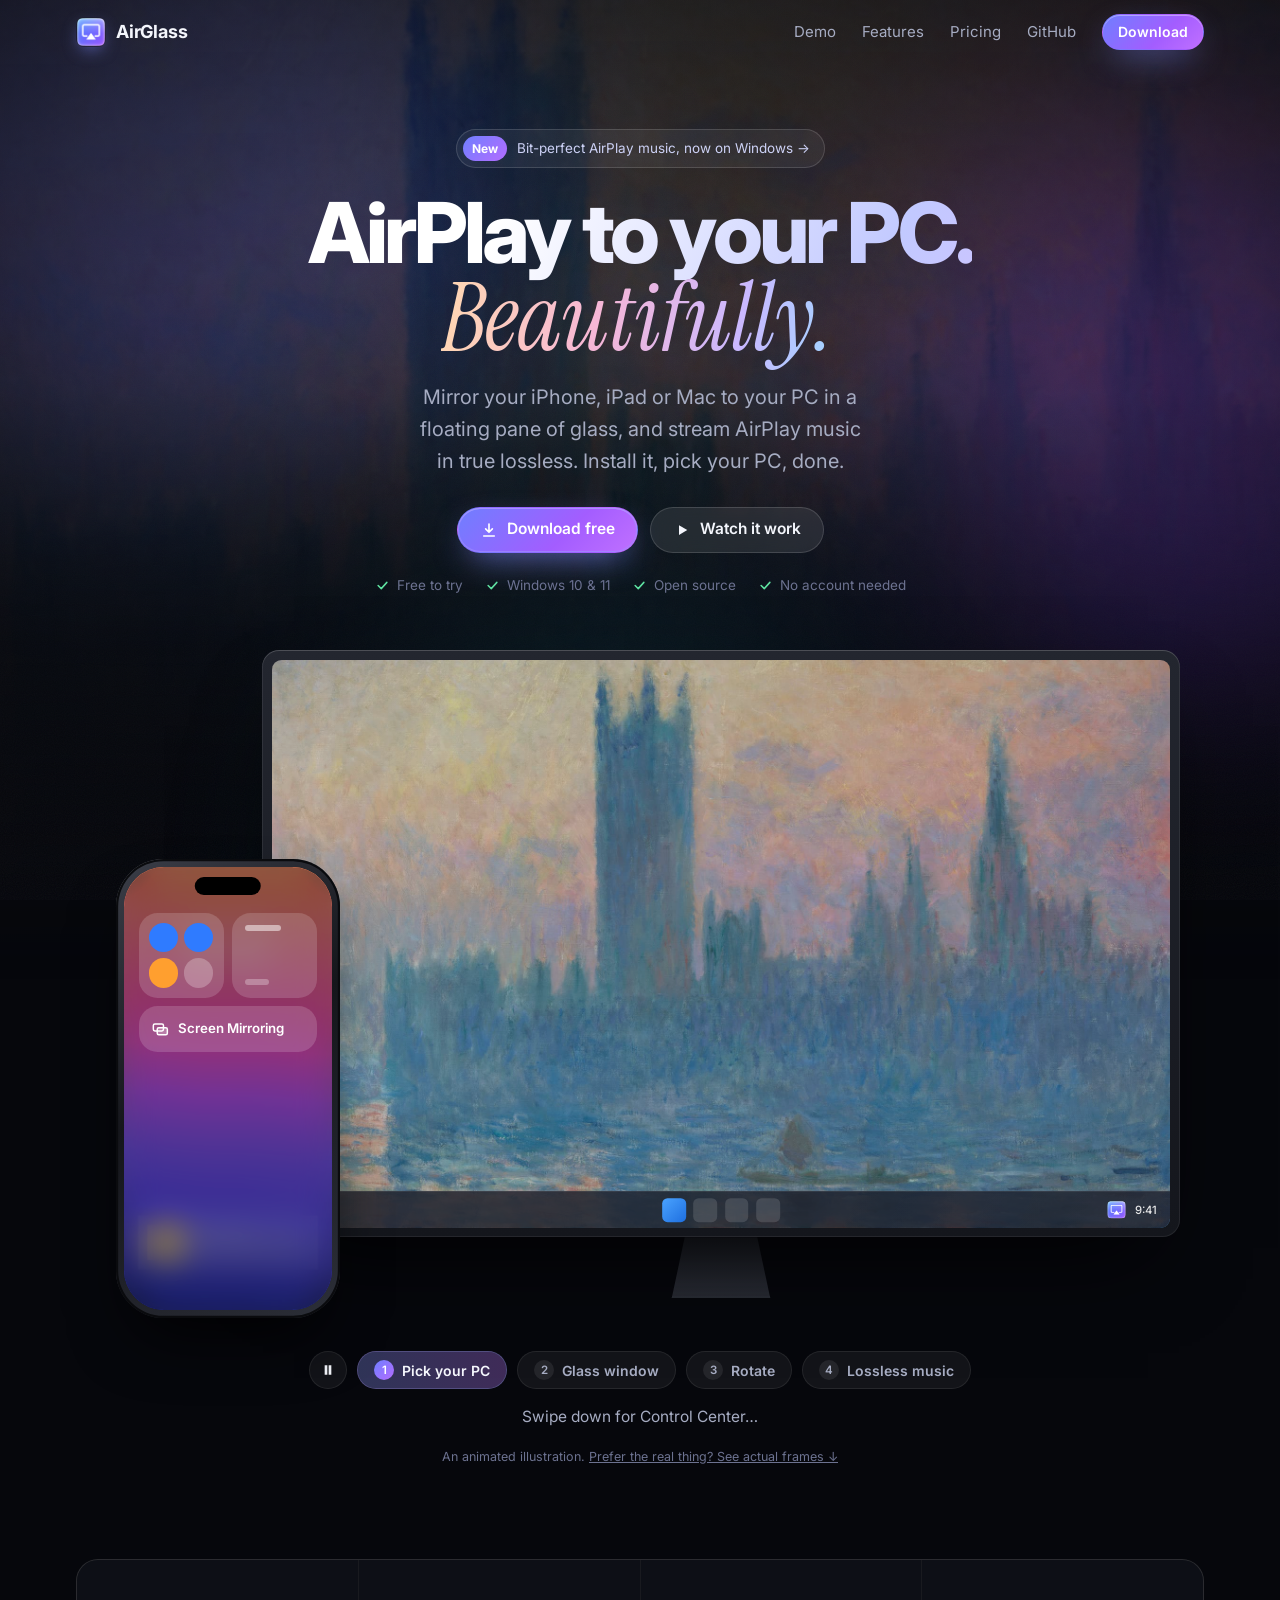
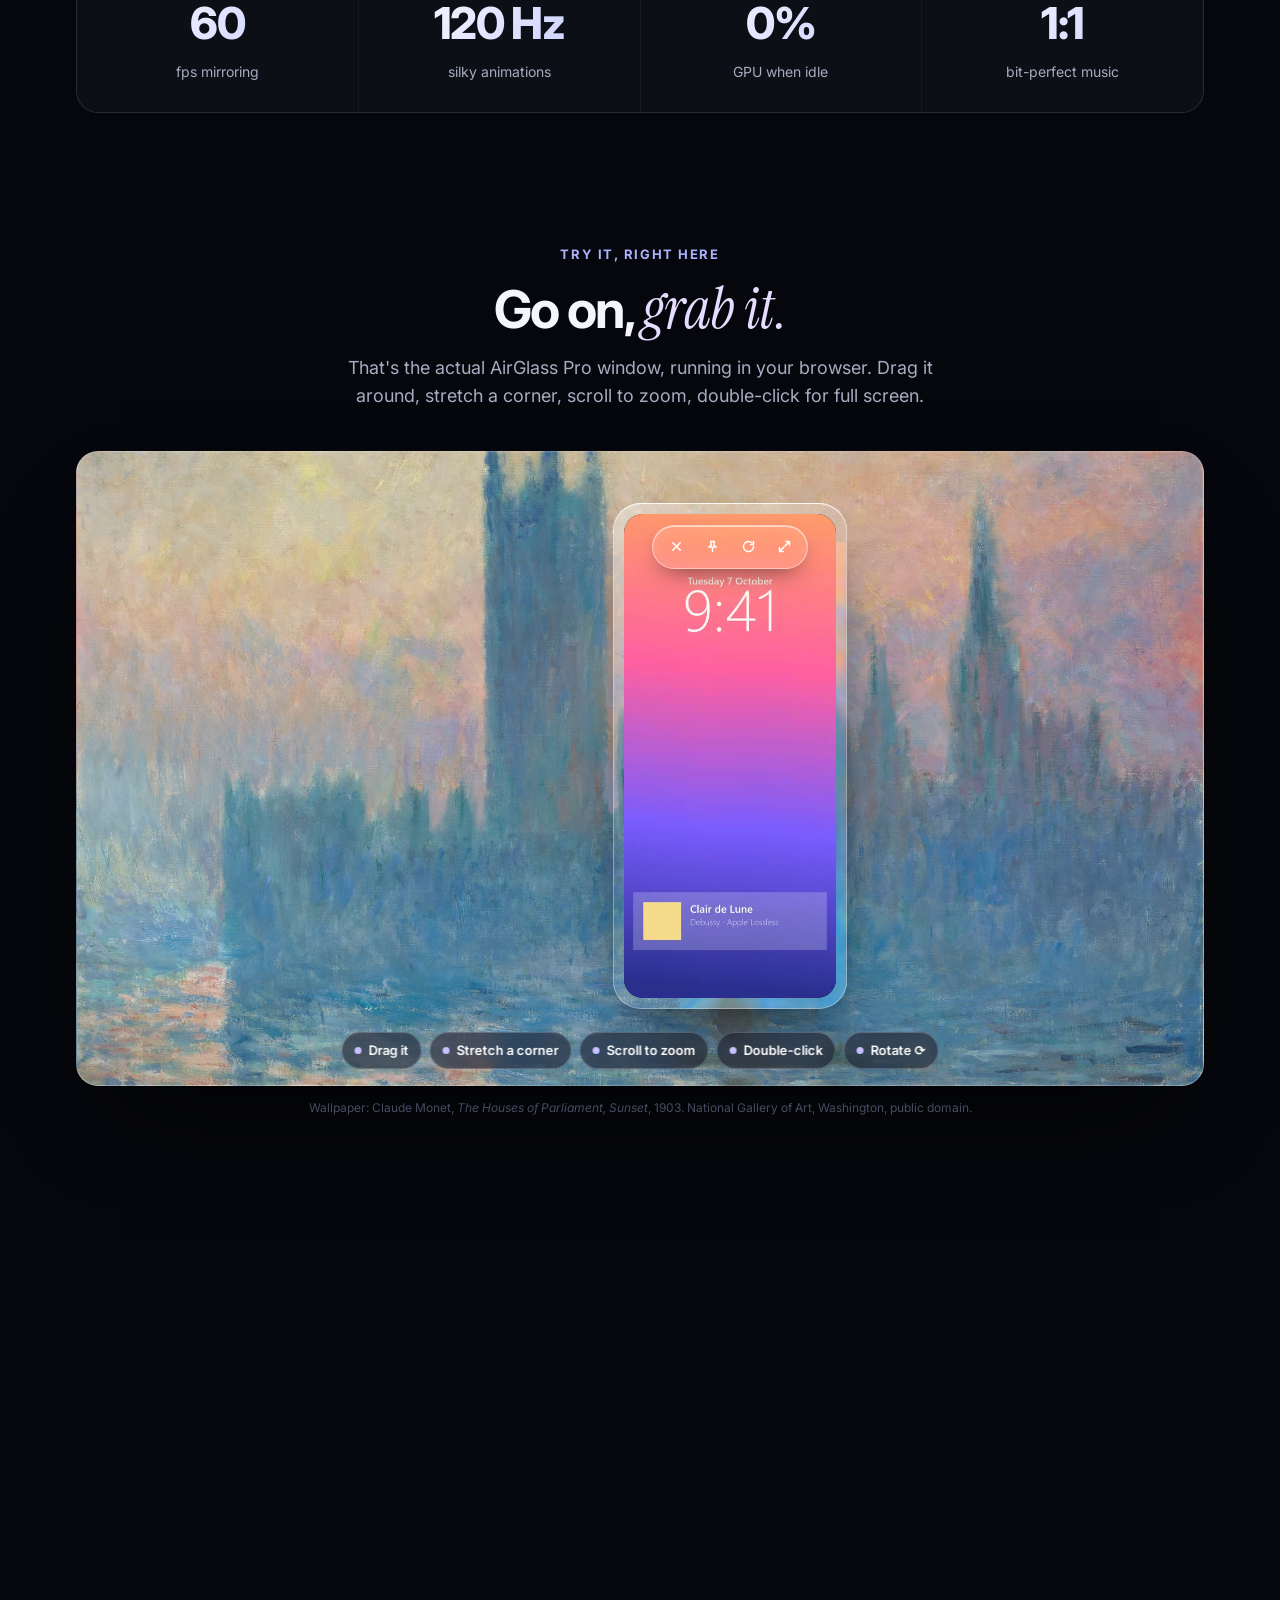
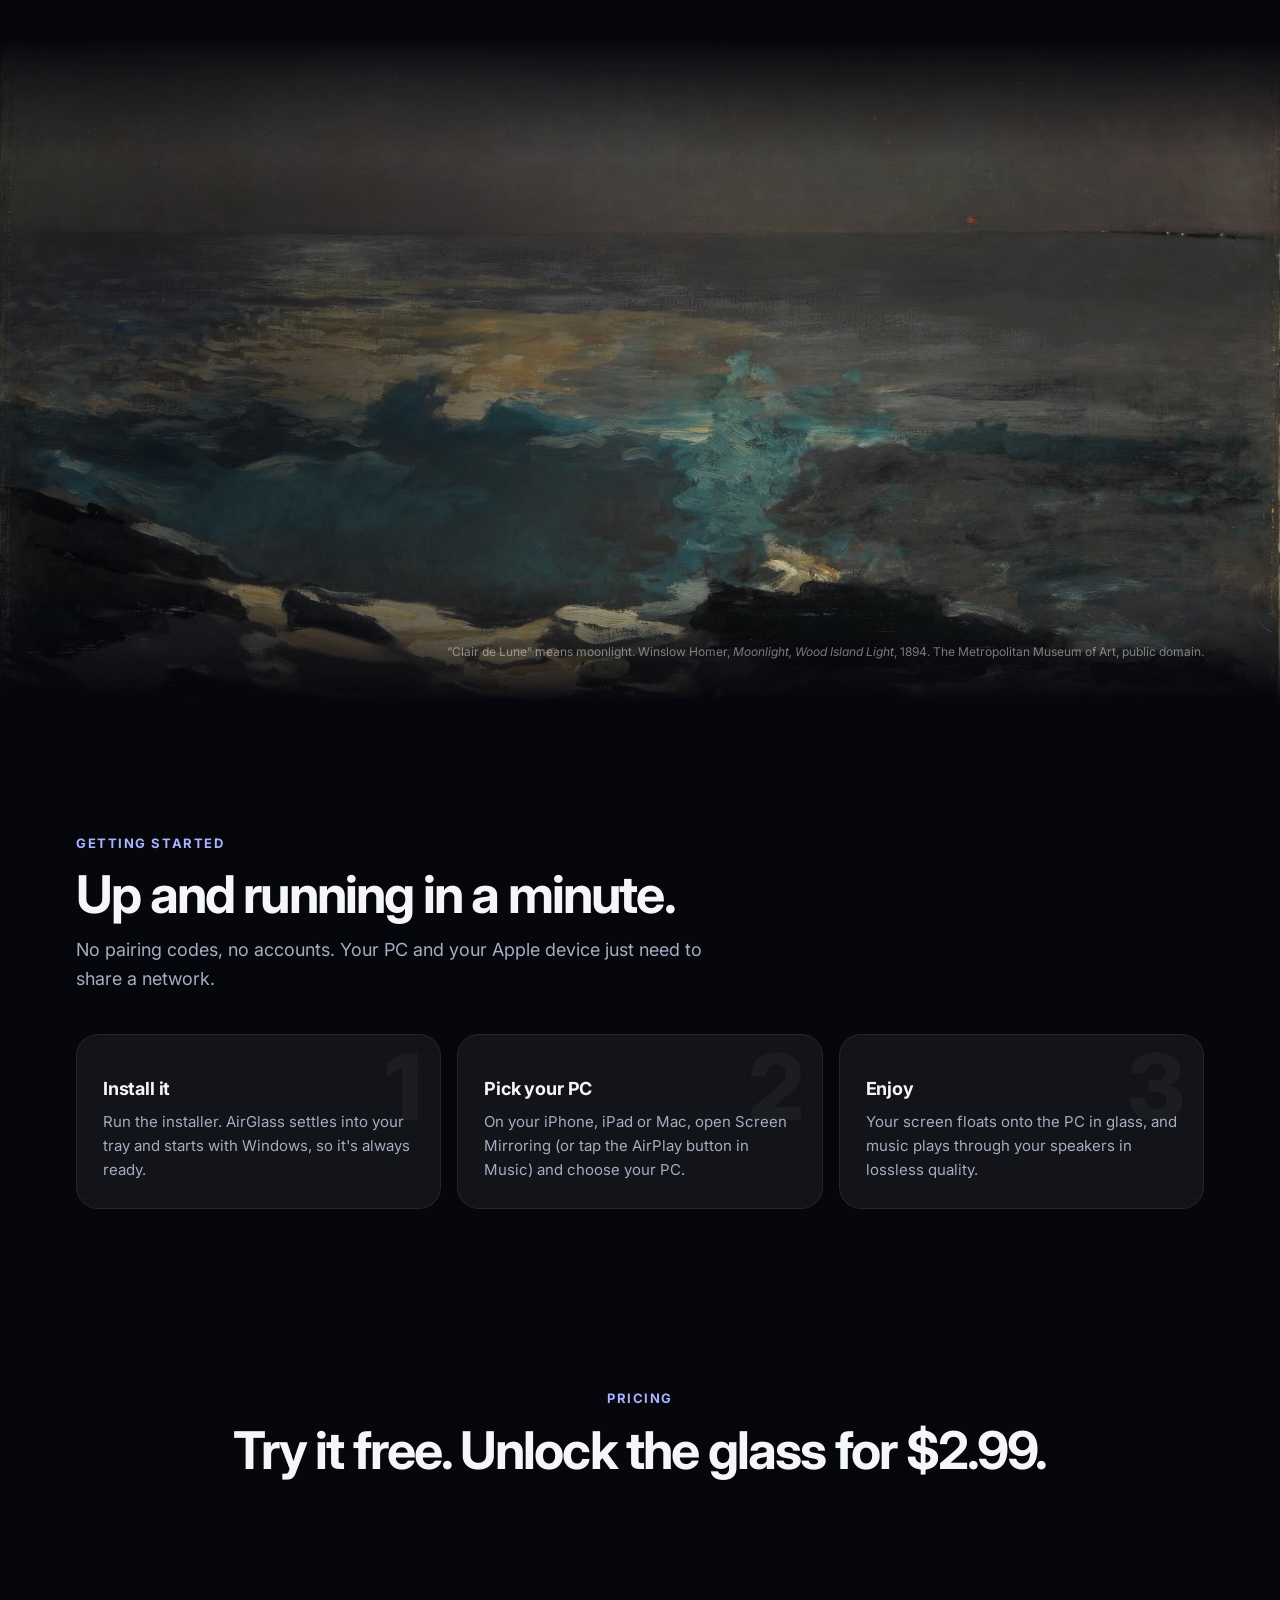
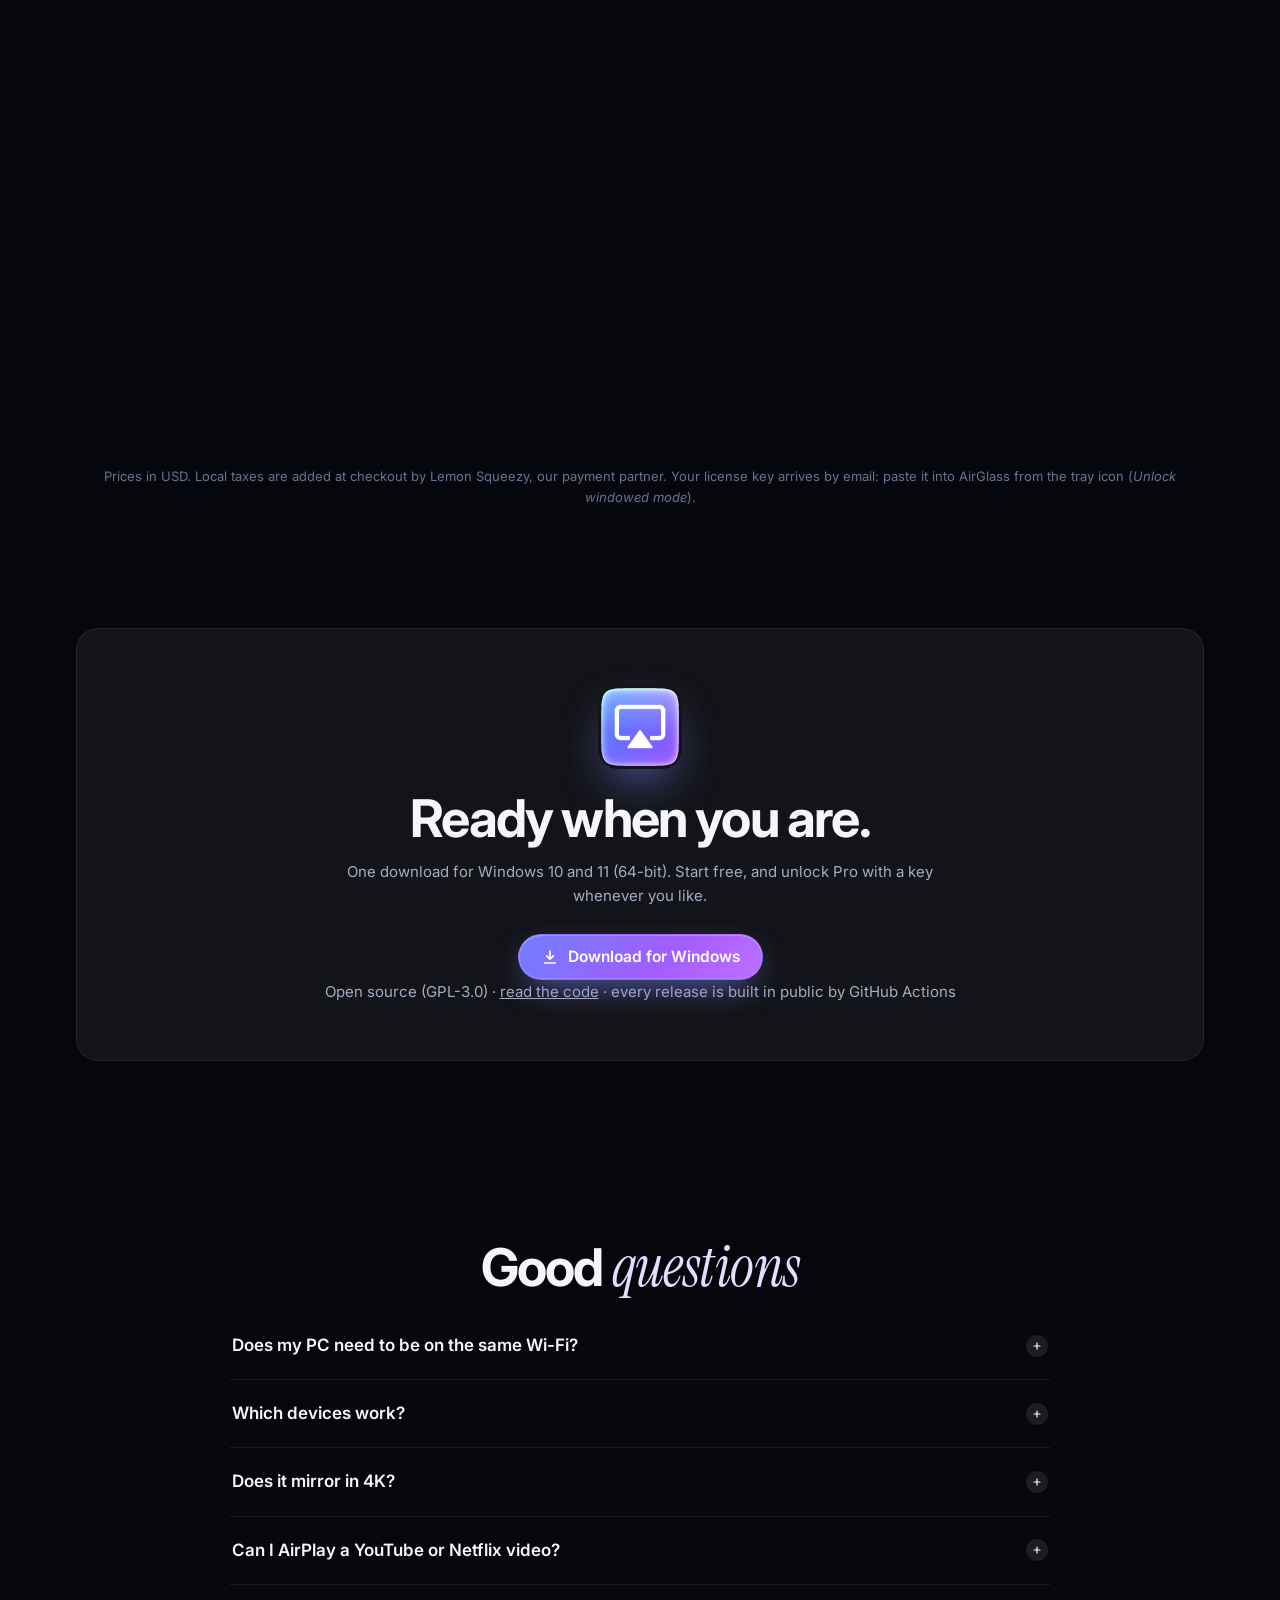
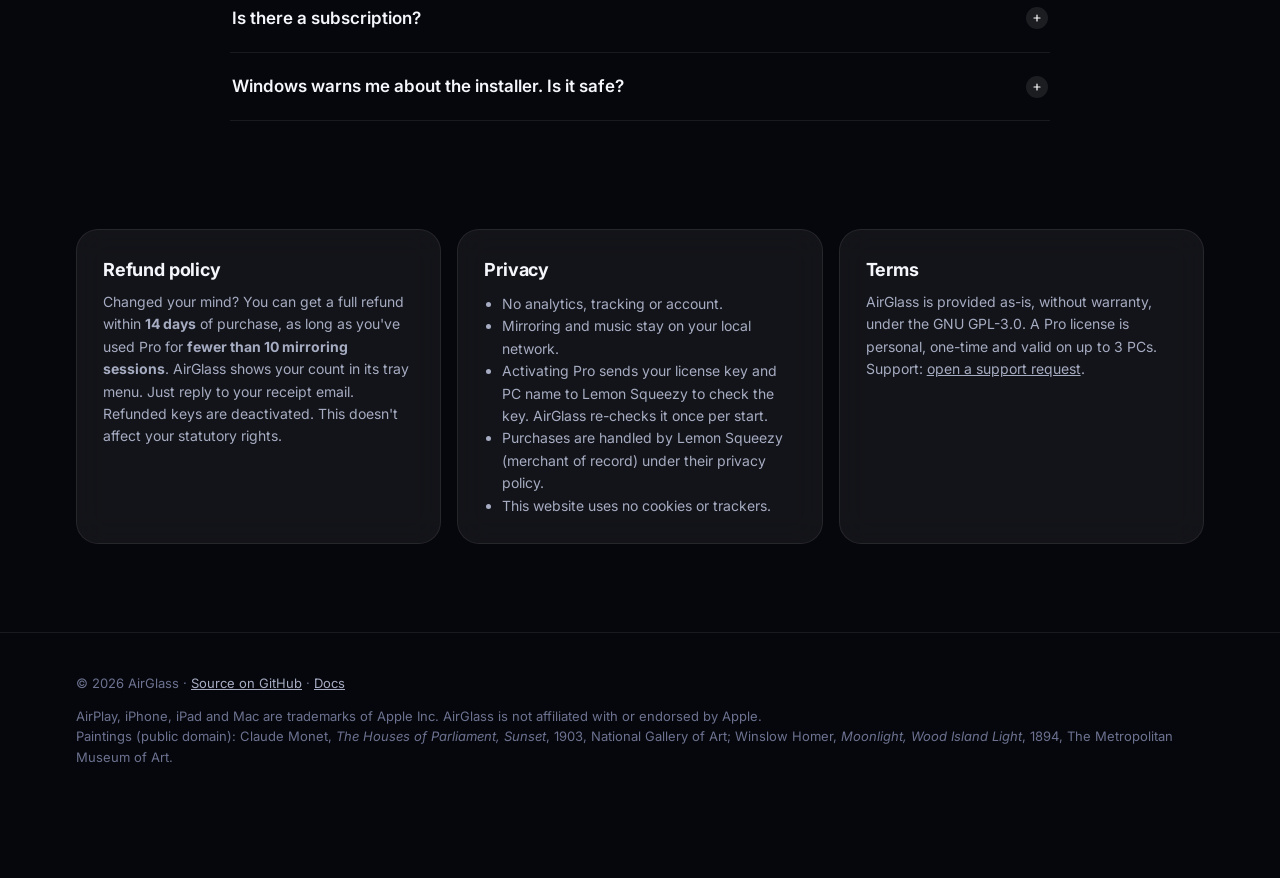
==== commit 18f2caa8: "Steam-style refund policy: count Pro sessions, show refund eligibility in the tray Refunds within 14" ====
--- a/site/index.html
+++ b/site/index.html
@@ -812,7 +812,7 @@
 <section id="legal" style="padding-top: 20px">
   <div class="wrap">
     <div class="legal">
-      <div class="card" id="refunds"><h3>Refund policy</h3><p>If AirGlass Pro doesn't work for you, ask for a full refund within <strong>14 days</strong> of purchase, with no questions asked. Reply to your receipt email or use the link in it. Refunded license keys are deactivated.</p></div>
+      <div class="card" id="refunds"><h3>Refund policy</h3><p>Changed your mind? You can get a full refund within <strong>14 days</strong> of purchase, as long as you've used Pro for <strong>fewer than 10 mirroring sessions</strong>. AirGlass shows your count in its tray menu. Just reply to your receipt email. Refunded keys are deactivated. This doesn't affect your statutory rights.</p></div>
       <div class="card" id="privacy"><h3>Privacy</h3><ul>
         <li>No analytics, tracking or account.</li>
         <li>Mirroring and music stay on your local network.</li>
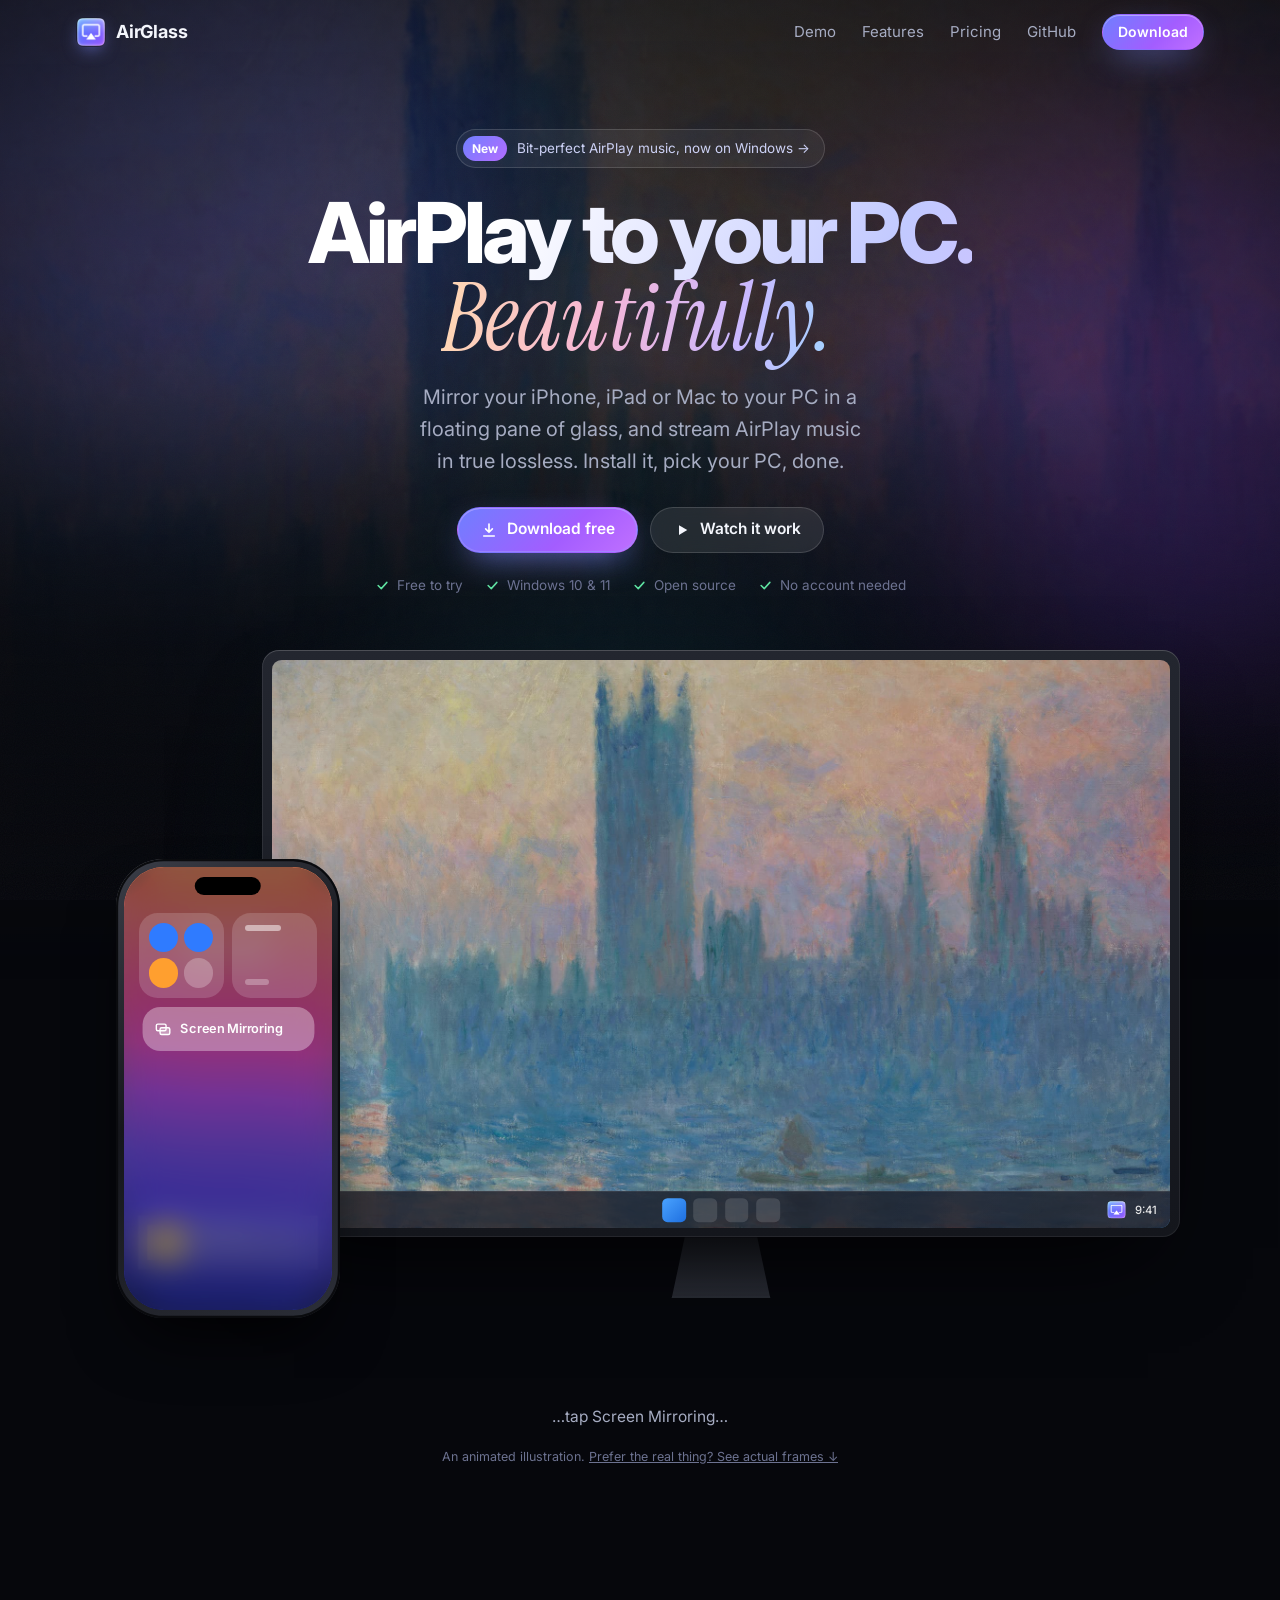
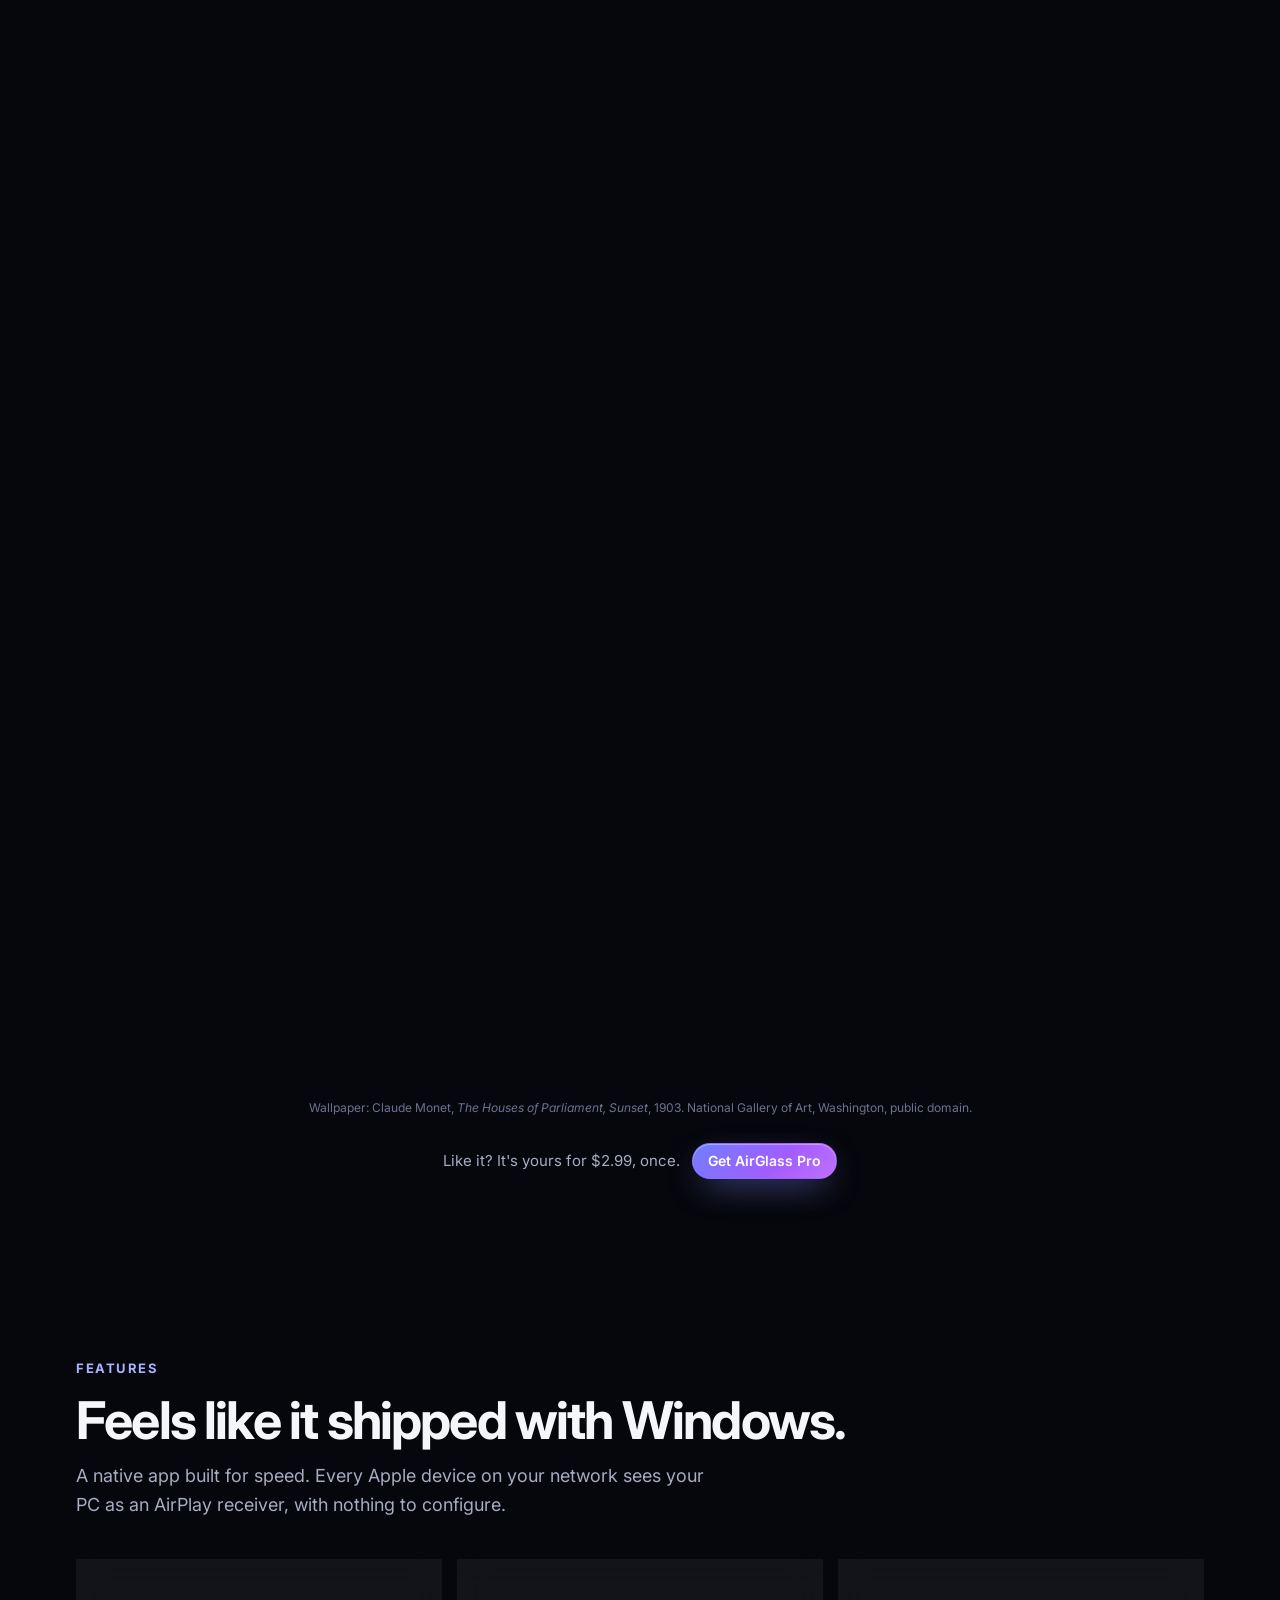
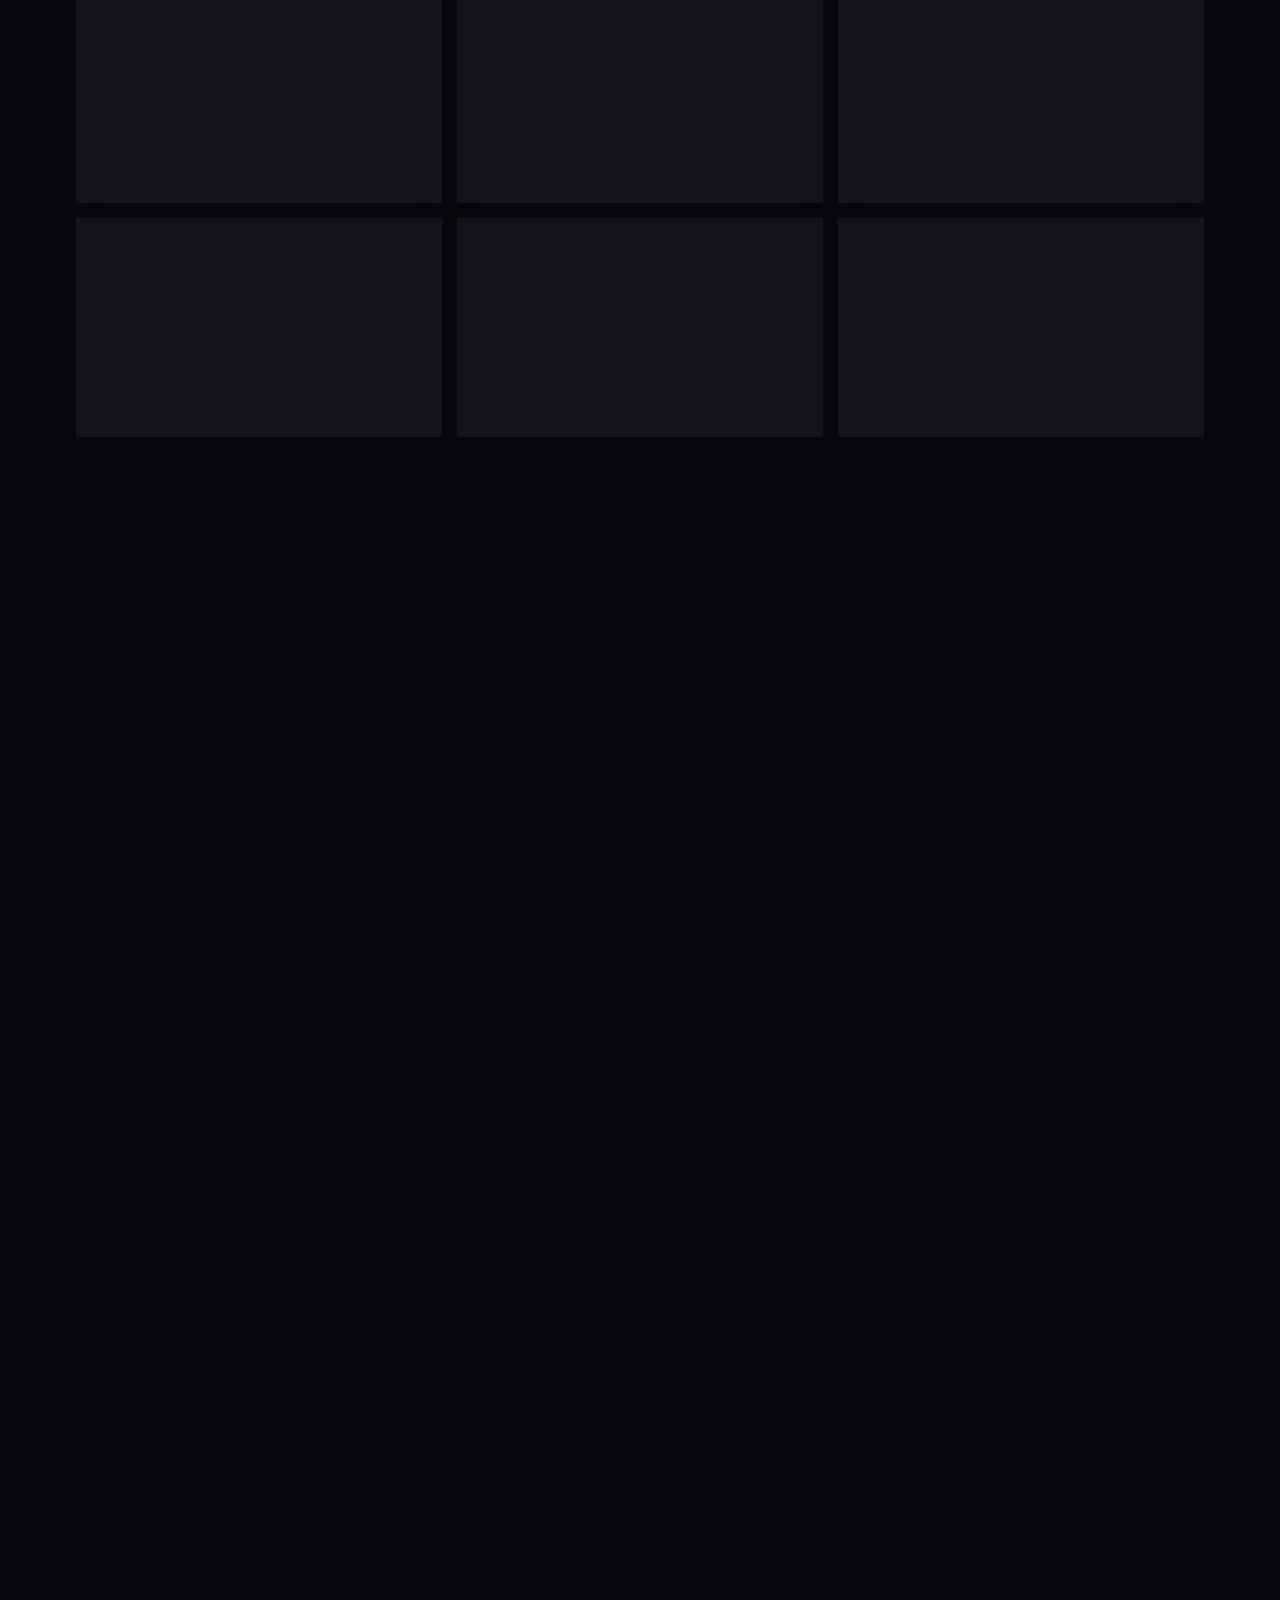
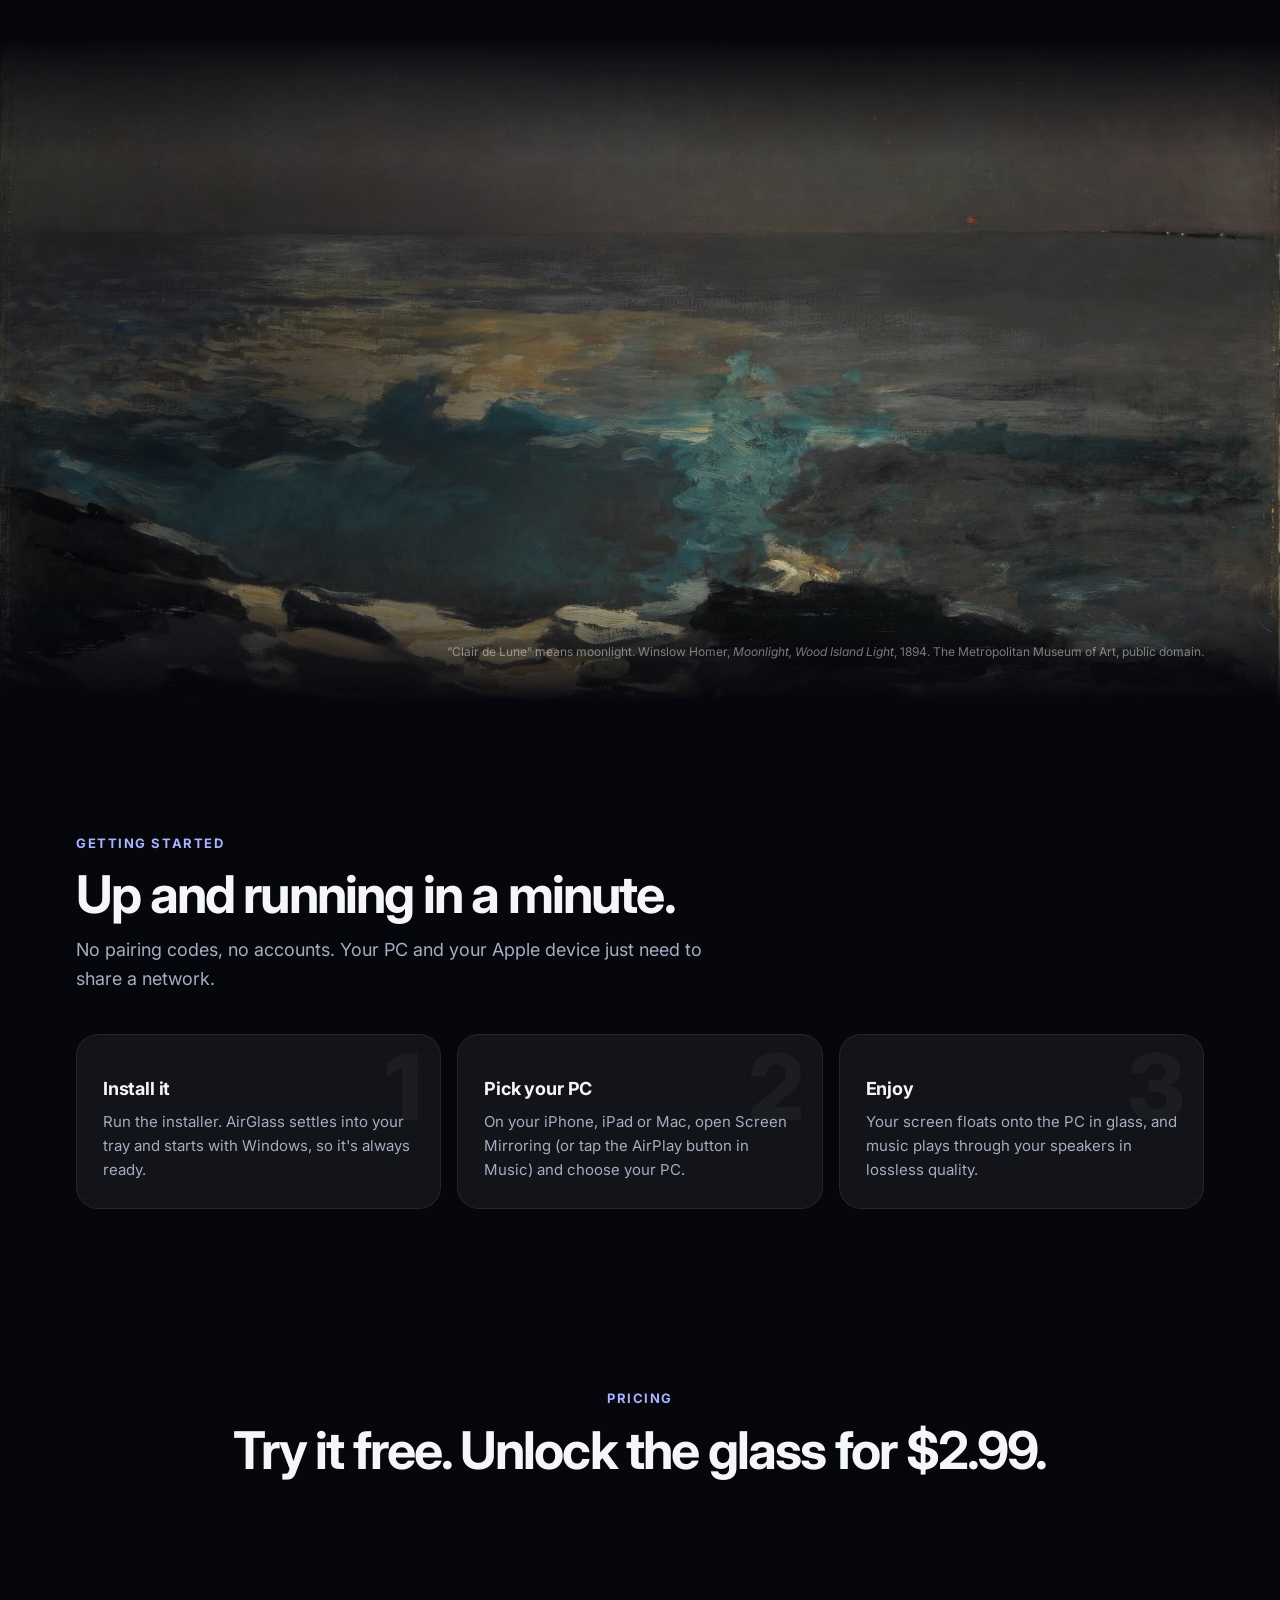
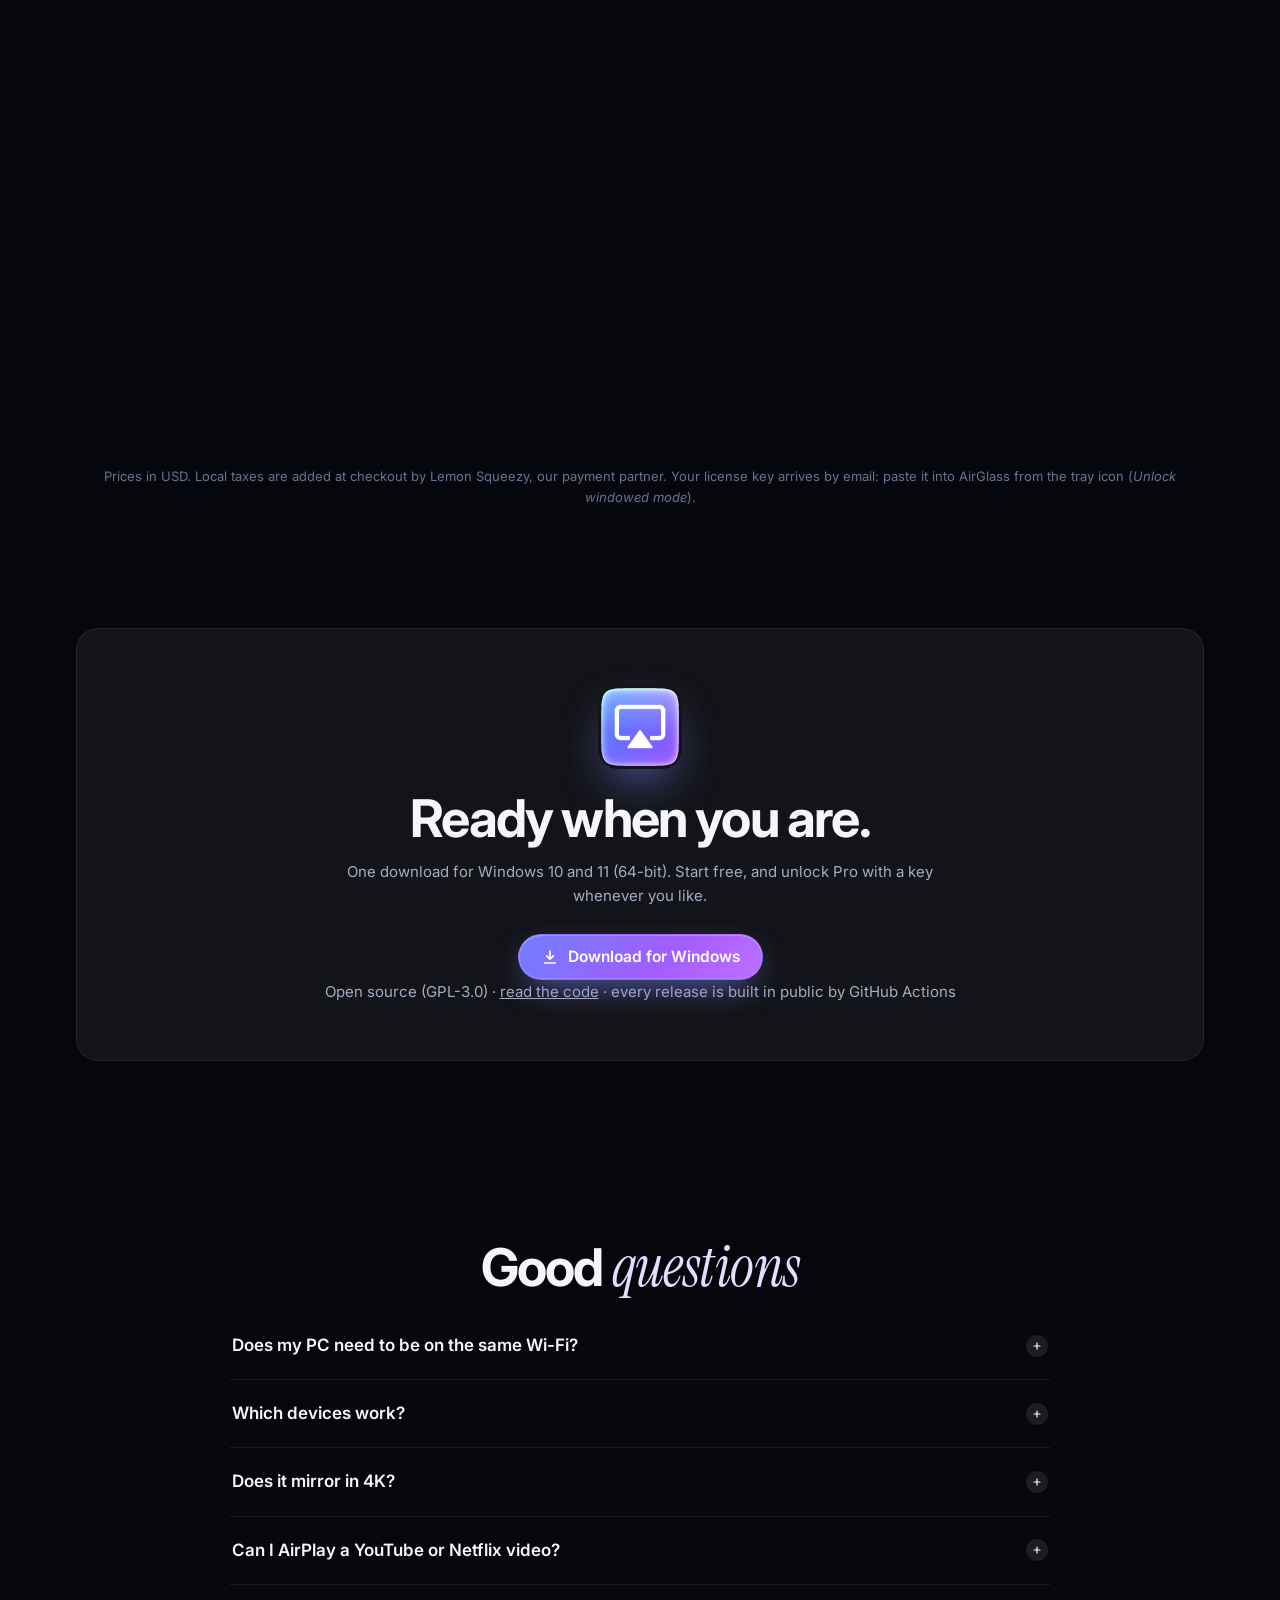
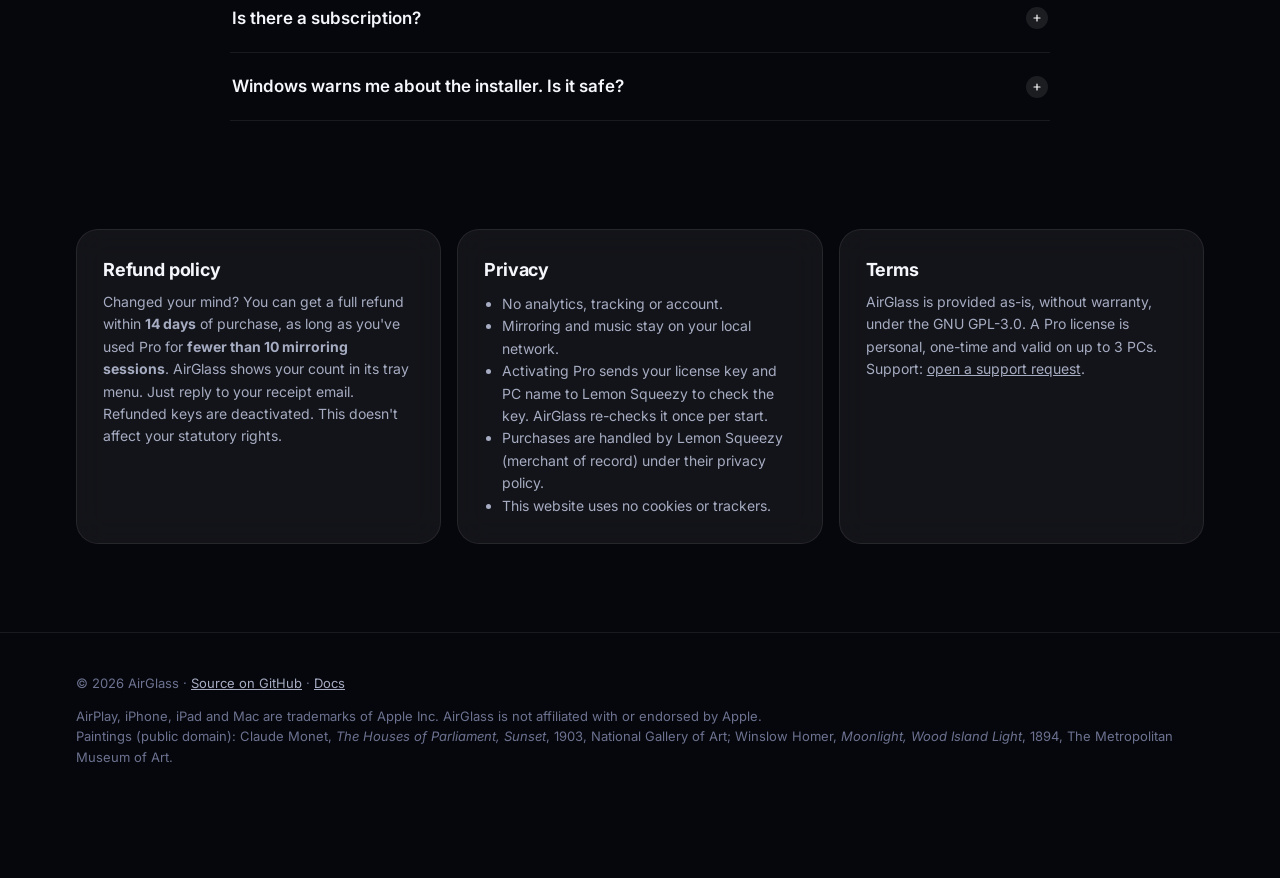
==== commit e7738bf4: "Wire up the Lemon Squeezy store (492472) and AirGlass Pro product (1425951) Co-Authored-By: Claude O" ====
--- a/site/index.html
+++ b/site/index.html
@@ -770,7 +770,7 @@
           <li>Keep on top and corner float</li>
           <li>Use on up to 3 PCs</li>
         </ul>
-        <a class="btn primary" id="buy" href="https://airglass.lemonsqueezy.com/">Get AirGlass Pro</a>
+        <a class="btn primary" id="buy" href="https://airglasspc.lemonsqueezy.com/checkout/buy/0e38c6a7-1639-4409-ad59-49f0d62c9bfb">Get AirGlass Pro</a>
       </div>
     </div>
     <p class="fine">Prices in USD. Local taxes are added at checkout by Lemon Squeezy, our payment partner. Your license key arrives by email: paste it into AirGlass from the tray icon (<em>Unlock windowed mode</em>).</p>
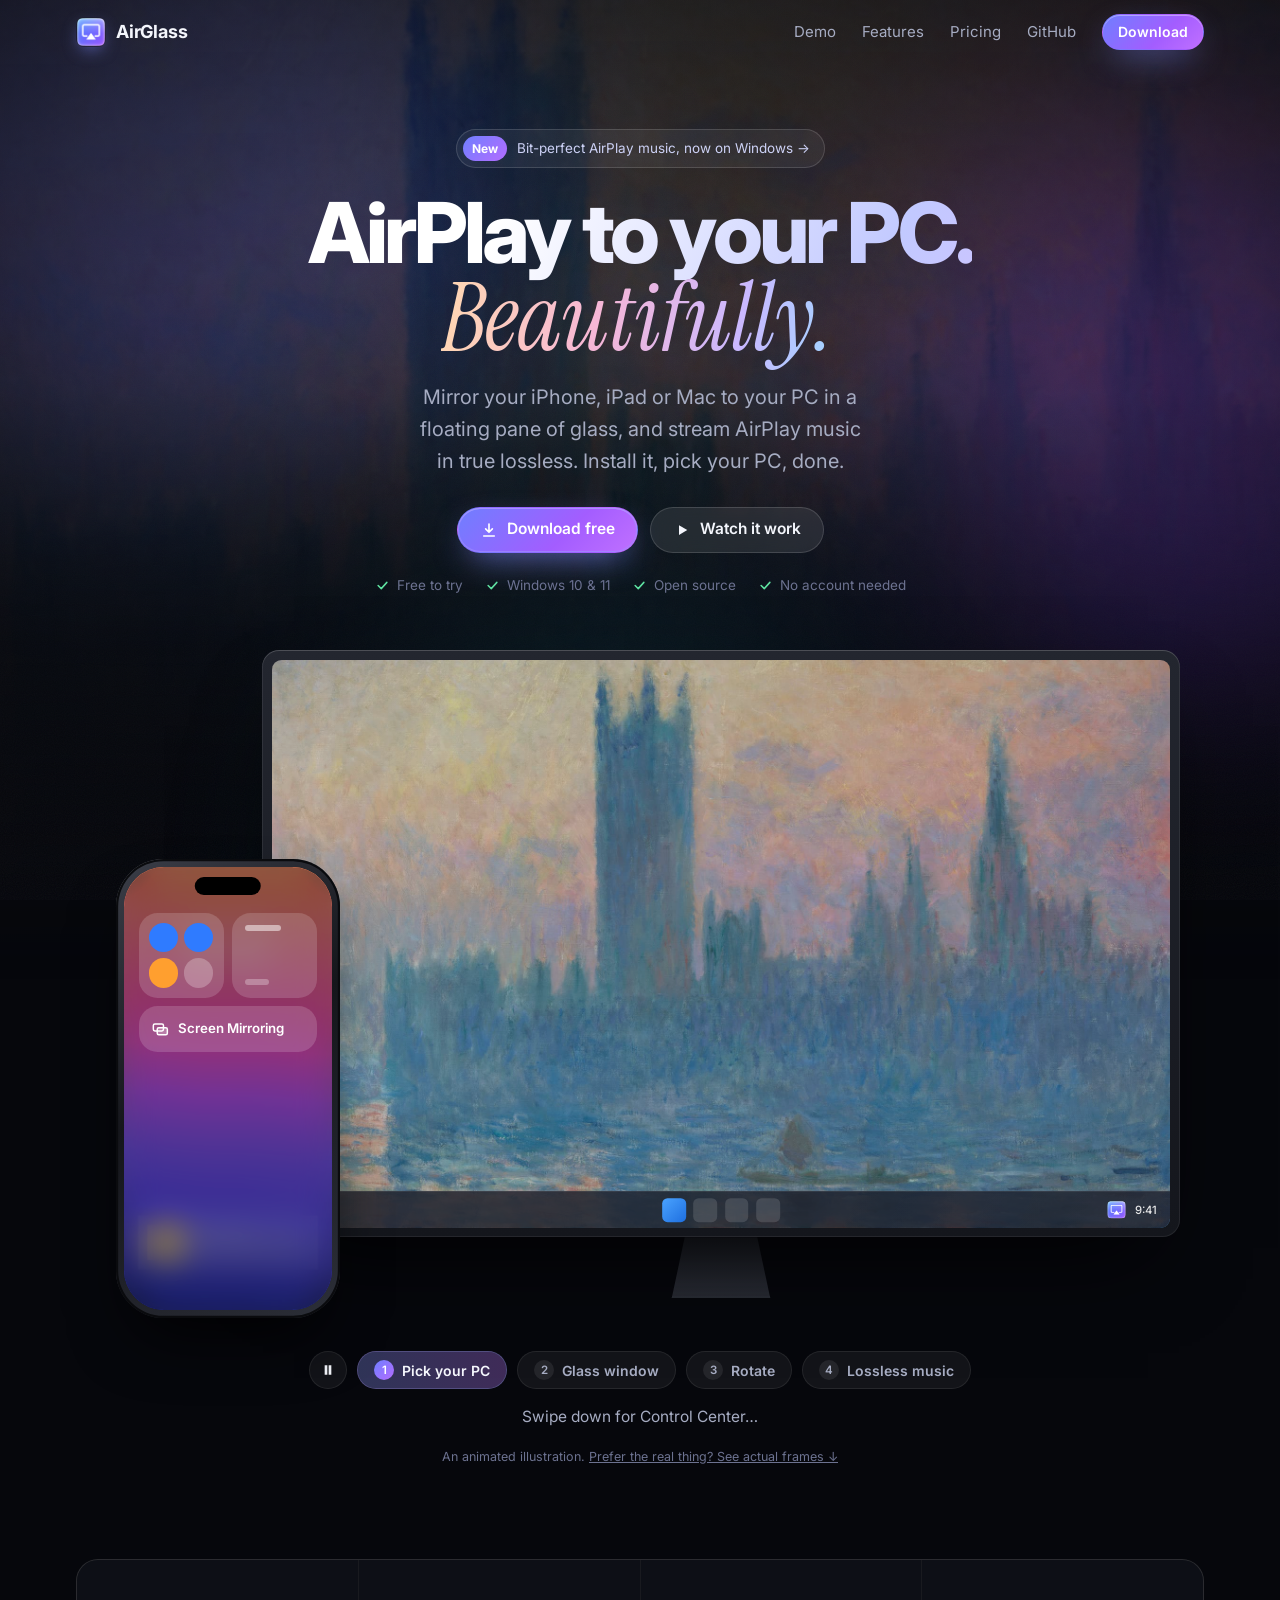
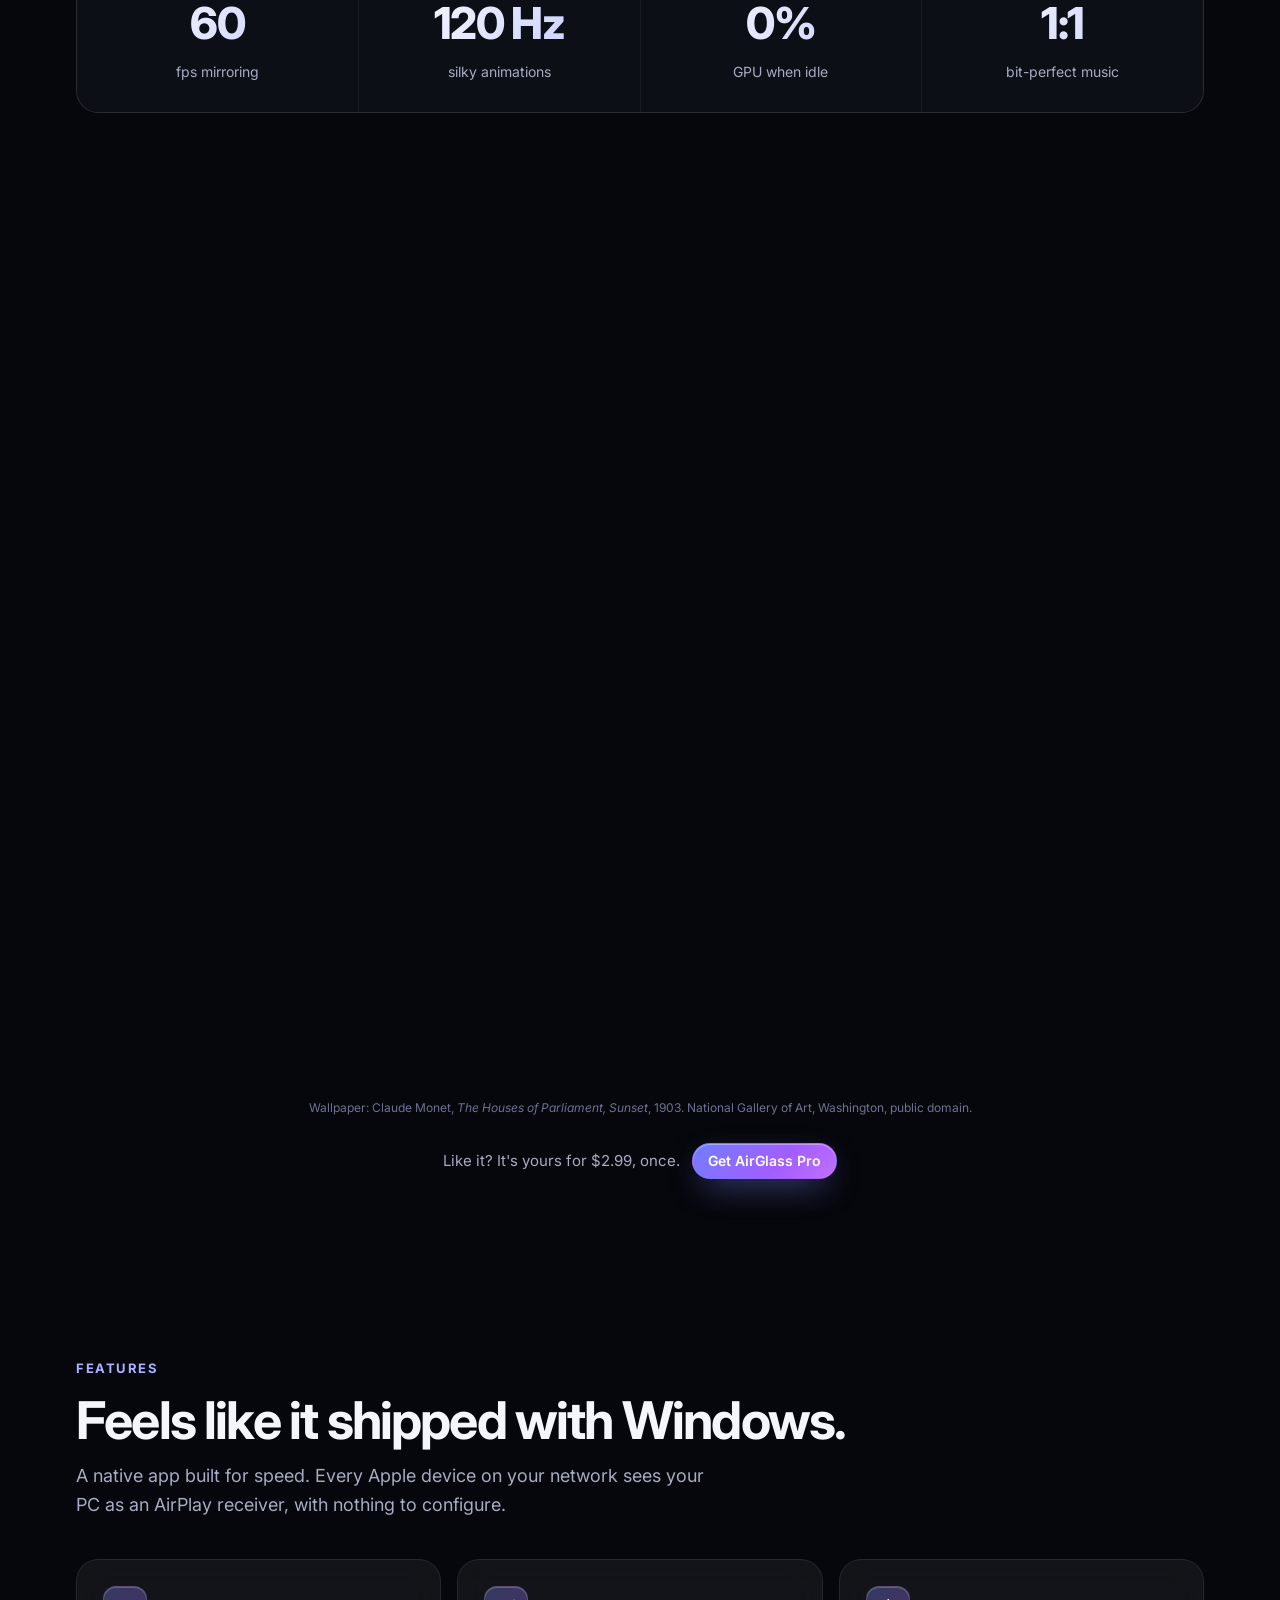
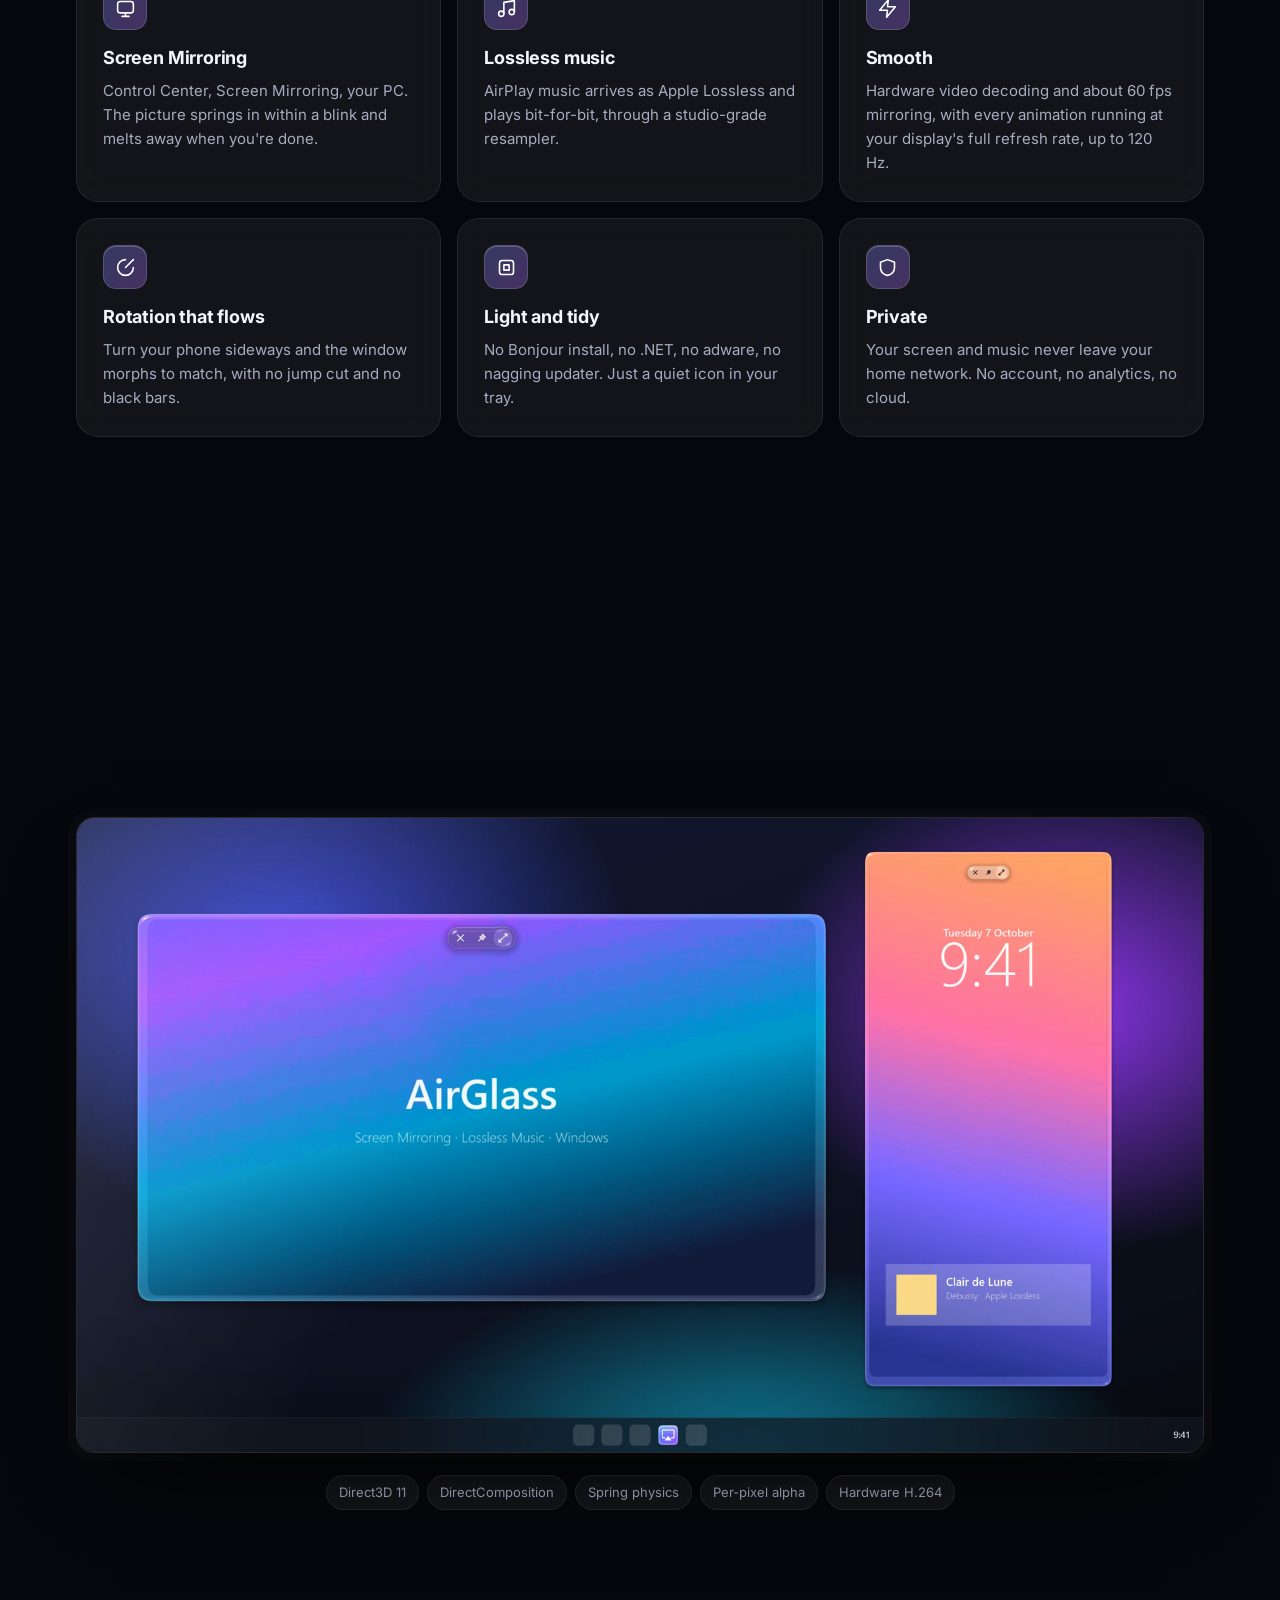
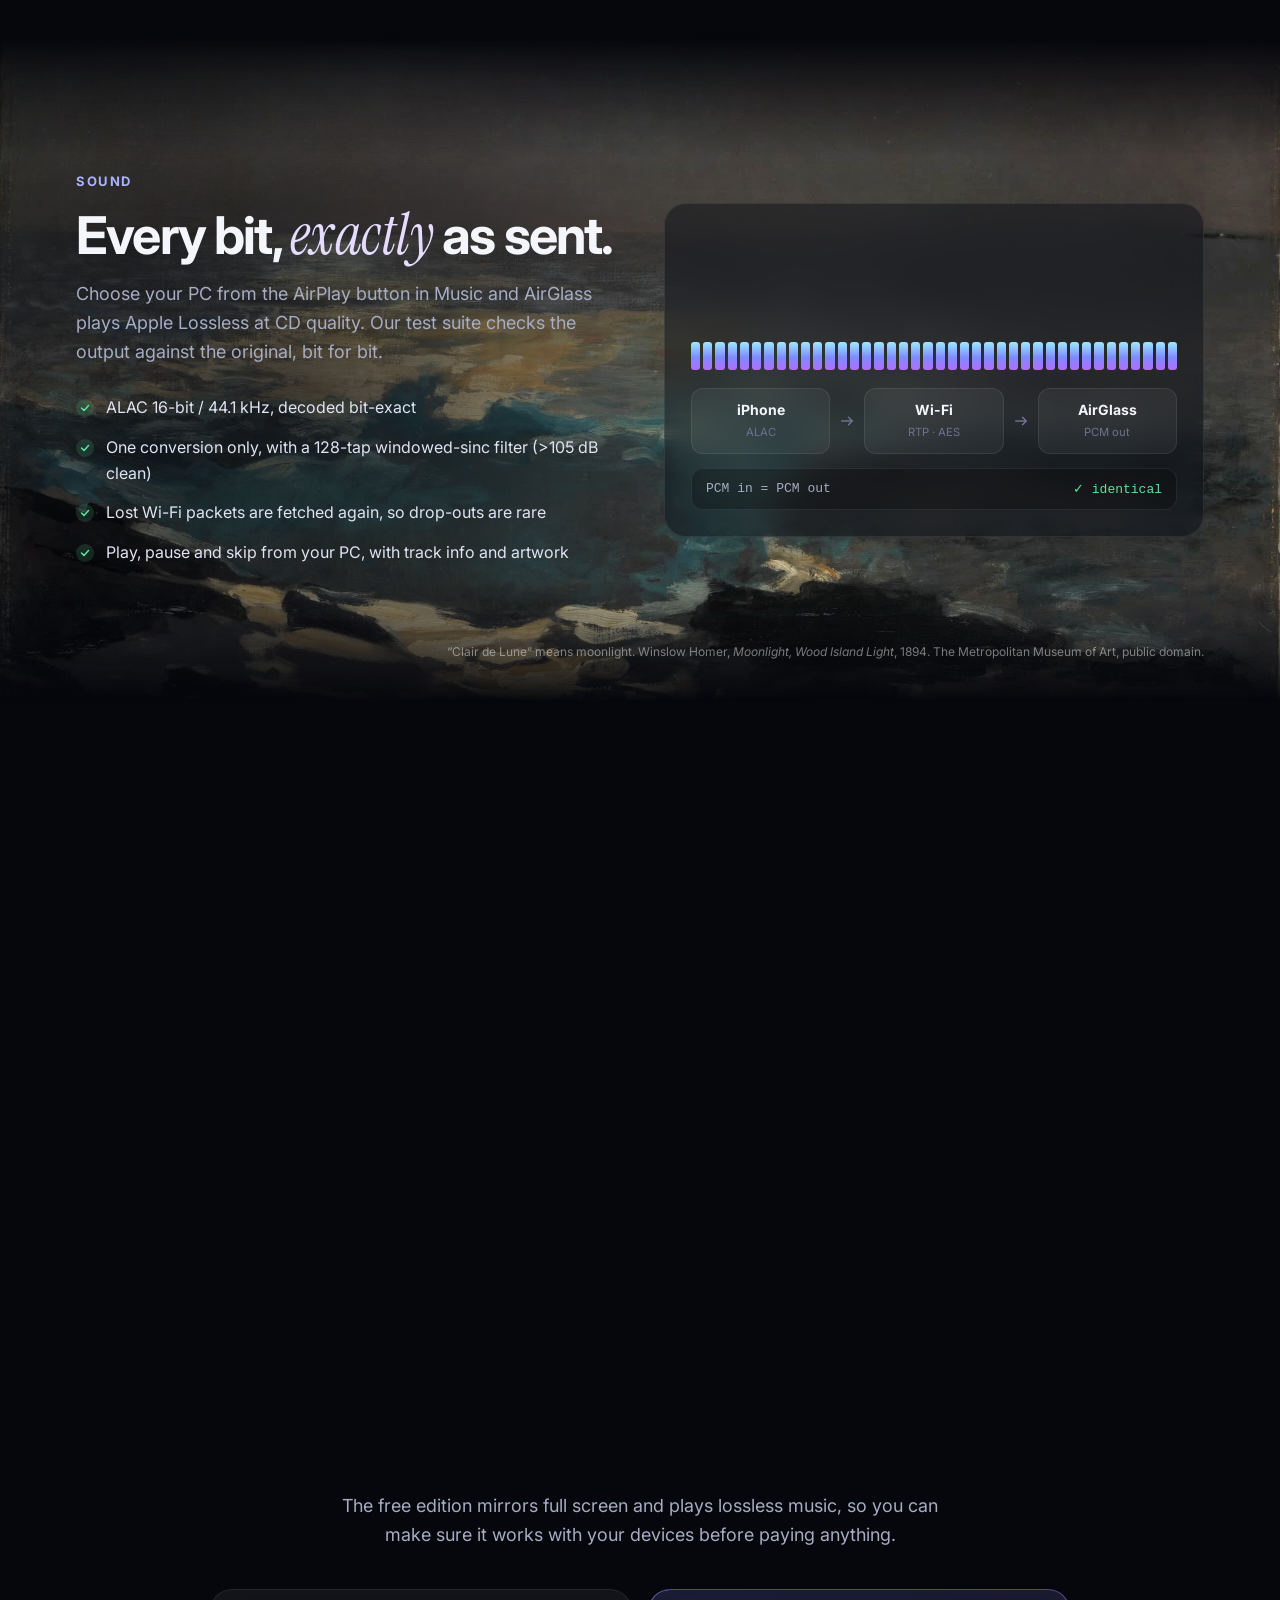
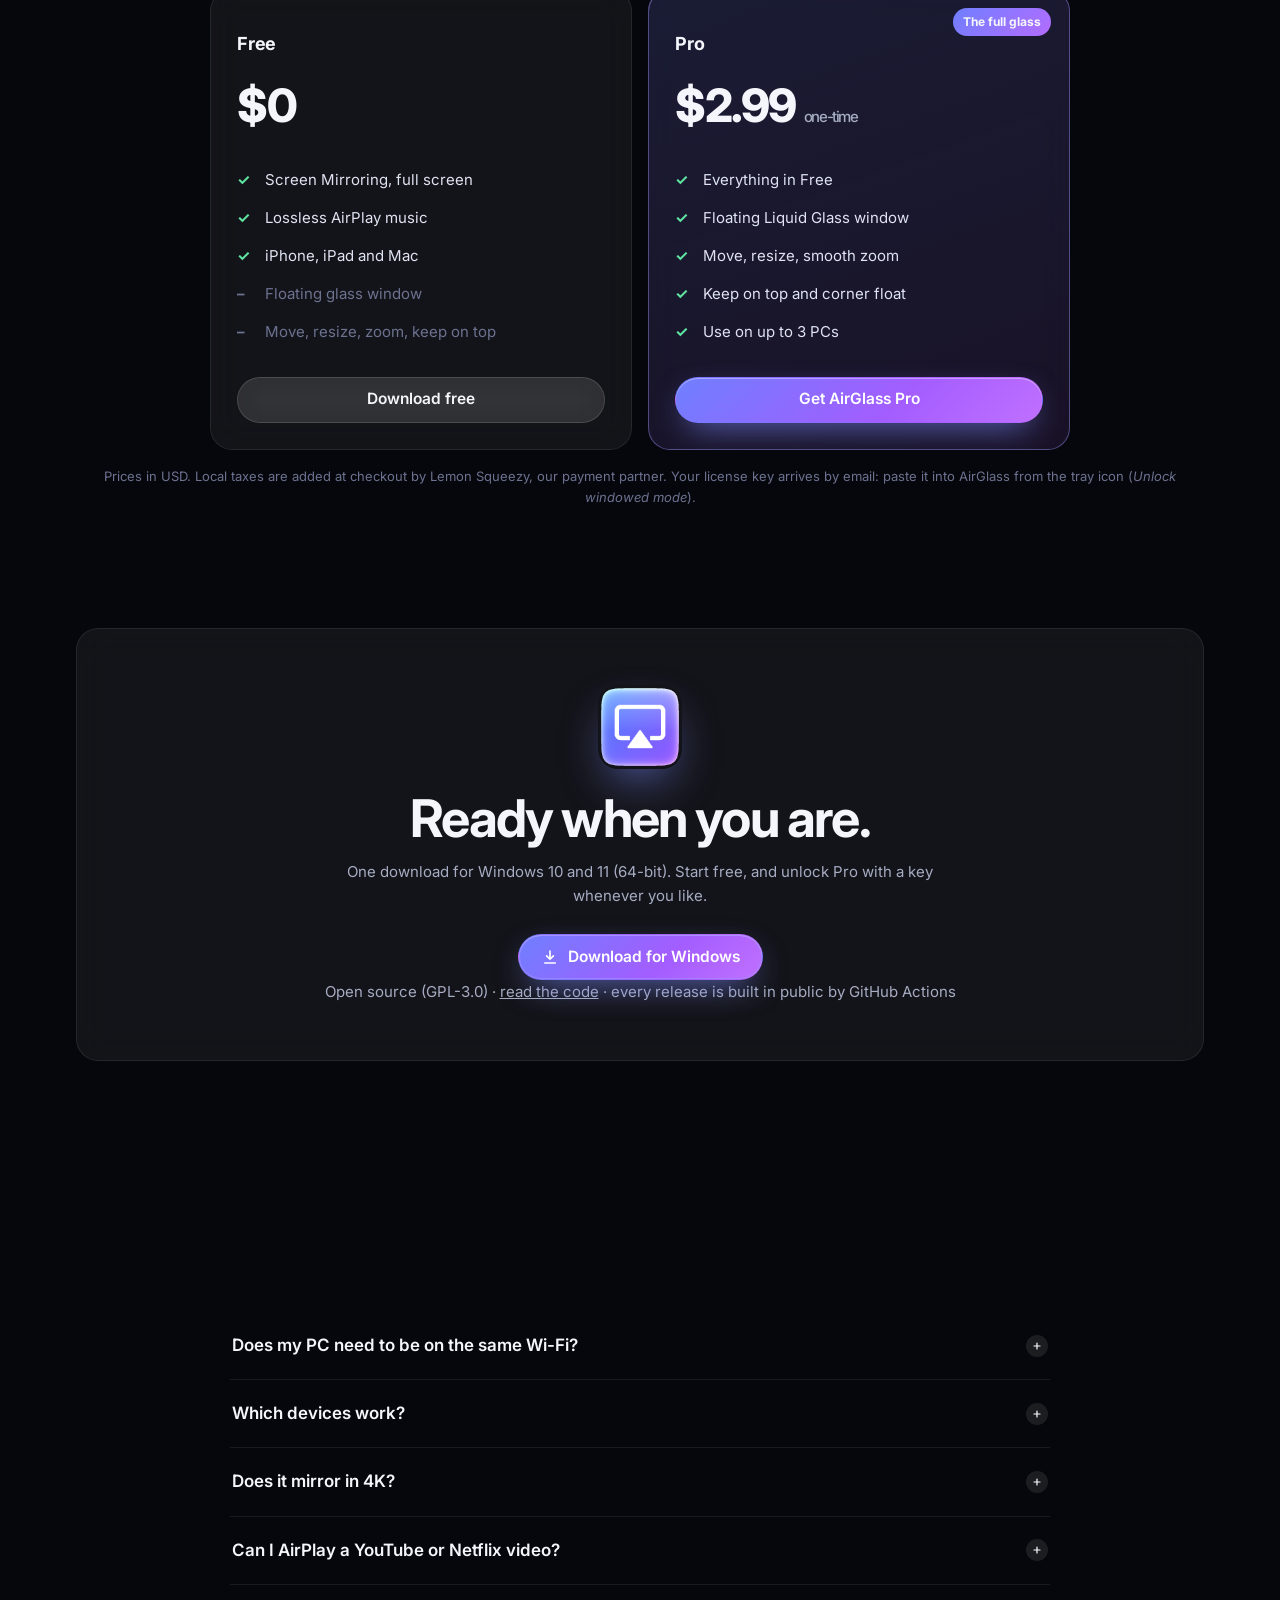
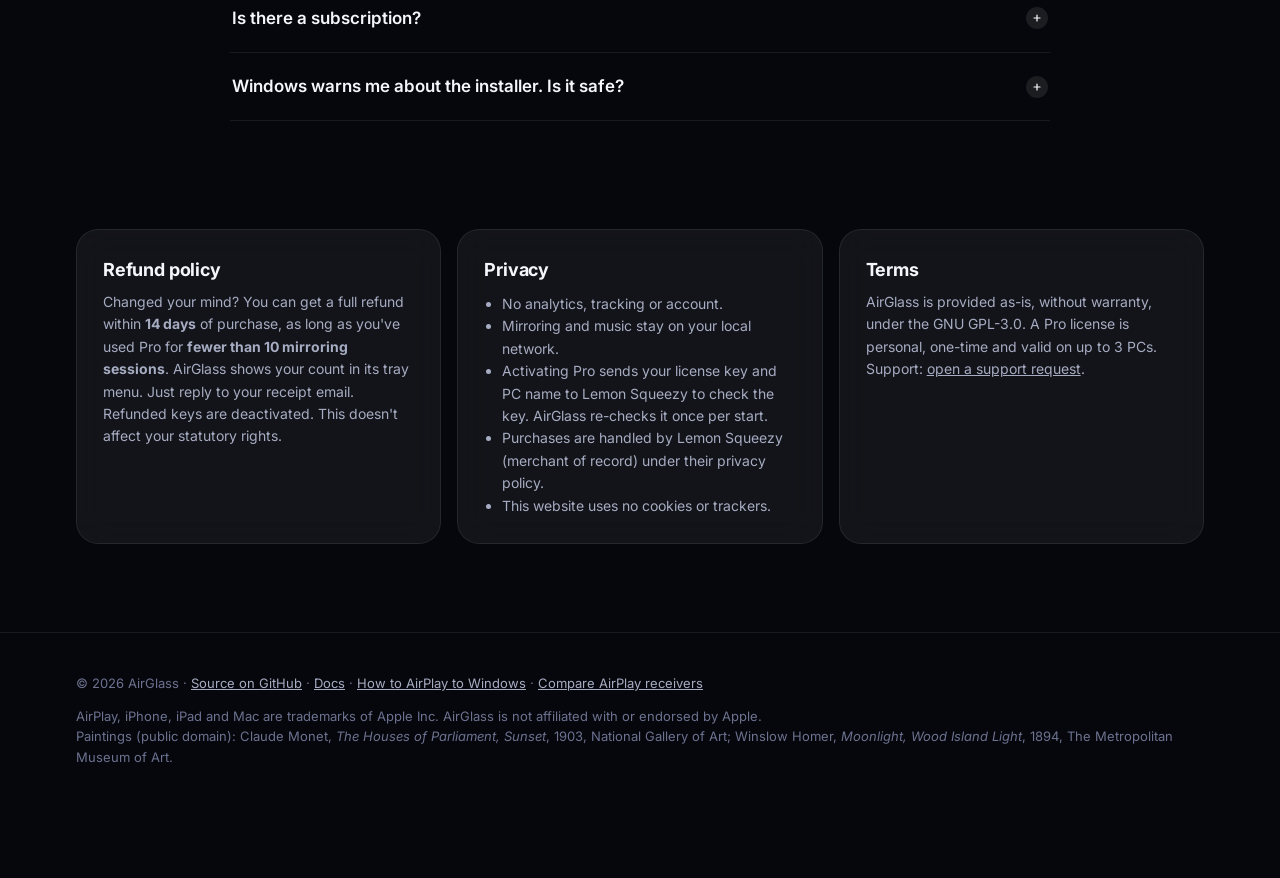
==== commit 2d189290: "Site: add AirPlay-to-Windows guide and receiver comparison pages Adds /airplay-to-windows/ (step-by-" ====
--- a/site/index.html
+++ b/site/index.html
@@ -5,6 +5,7 @@
 <meta name="viewport" content="width=device-width, initial-scale=1">
 <title>AirGlass — AirPlay receiver for Windows</title>
 <meta name="description" content="Mirror your iPhone, iPad or Mac to a Windows PC in a Liquid Glass window, and play AirPlay music in bit-perfect lossless quality. Free to try; Pro unlocks the floating window for $2.99.">
+<link rel="canonical" href="https://jdkuk.github.io/AirGlass/">
 <meta name="color-scheme" content="dark">
 <meta name="theme-color" content="#07080d">
 <link rel="icon" href="icon.png">
@@ -487,6 +488,9 @@
   [data-reveal] { opacity: 1; transform: none; }
 }
 </style>
+<script type="application/ld+json">
+{"@context":"https://schema.org","@type":"SoftwareApplication","name":"AirGlass","operatingSystem":"Windows 10, Windows 11","applicationCategory":"MultimediaApplication","description":"AirPlay receiver for Windows: mirror iPhone, iPad and Mac, and play AirPlay music in lossless quality.","url":"https://jdkuk.github.io/AirGlass/","downloadUrl":"https://github.com/jdkuk/AirGlass/releases/latest","license":"https://www.gnu.org/licenses/gpl-3.0.html","offers":{"@type":"Offer","price":"0","priceCurrency":"USD"}}
+</script>
 </head>
 <body>
 <div class="aurora" aria-hidden="true"><i></i><i></i><i></i></div>
@@ -827,7 +831,7 @@
 
 <footer>
   <div class="wrap row2">
-    <span>© 2026 AirGlass · <a href="https://github.com/jdkuk/AirGlass">Source on GitHub</a> · <a href="https://github.com/jdkuk/AirGlass/tree/main/docs">Docs</a></span>
+    <span>© 2026 AirGlass · <a href="https://github.com/jdkuk/AirGlass">Source on GitHub</a> · <a href="https://github.com/jdkuk/AirGlass/tree/main/docs">Docs</a> · <a href="airplay-to-windows/">How to AirPlay to Windows</a> · <a href="compare/">Compare AirPlay receivers</a></span>
     <span>AirPlay, iPhone, iPad and Mac are trademarks of Apple Inc. AirGlass is not affiliated with or endorsed by Apple.<br>
       Paintings (public domain): Claude Monet, <em>The Houses of Parliament, Sunset</em>, 1903, National Gallery of Art; Winslow Homer, <em>Moonlight, Wood Island Light</em>, 1894, The Metropolitan Museum of Art.</span>
   </div>
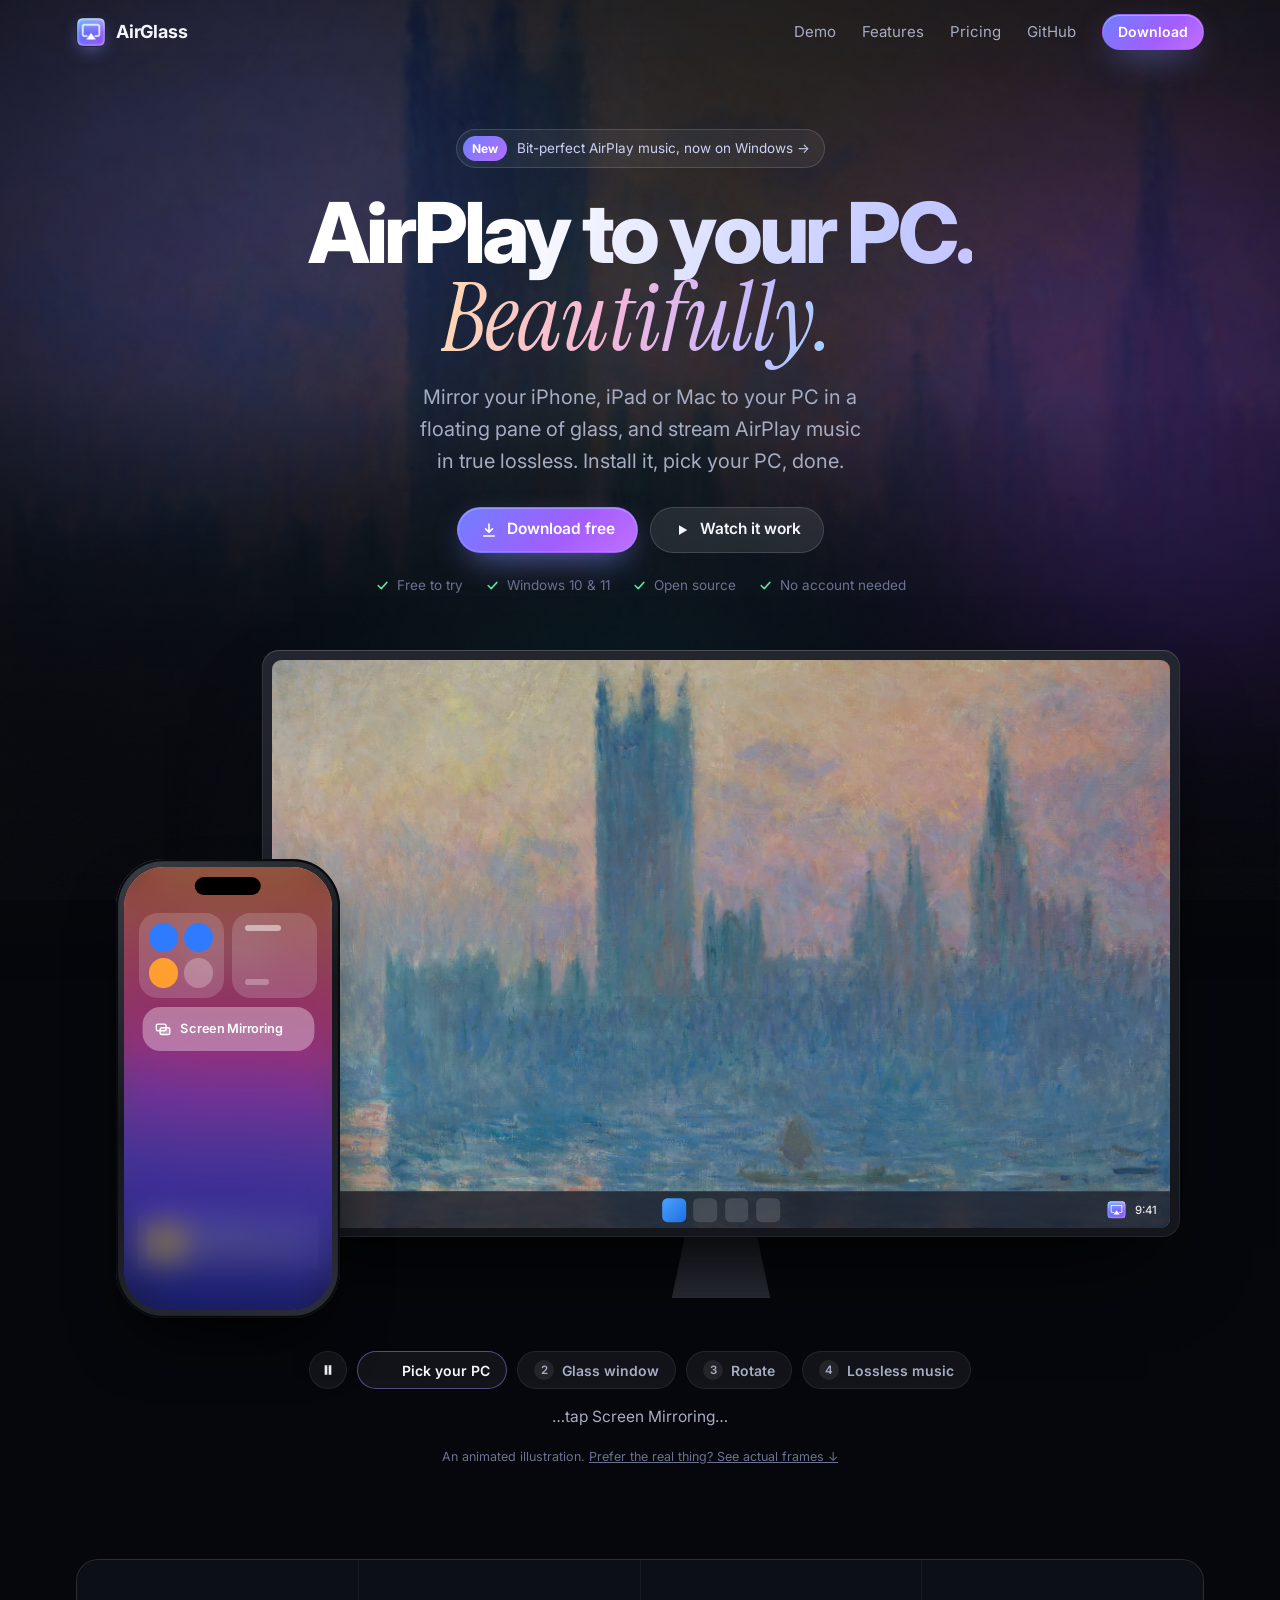
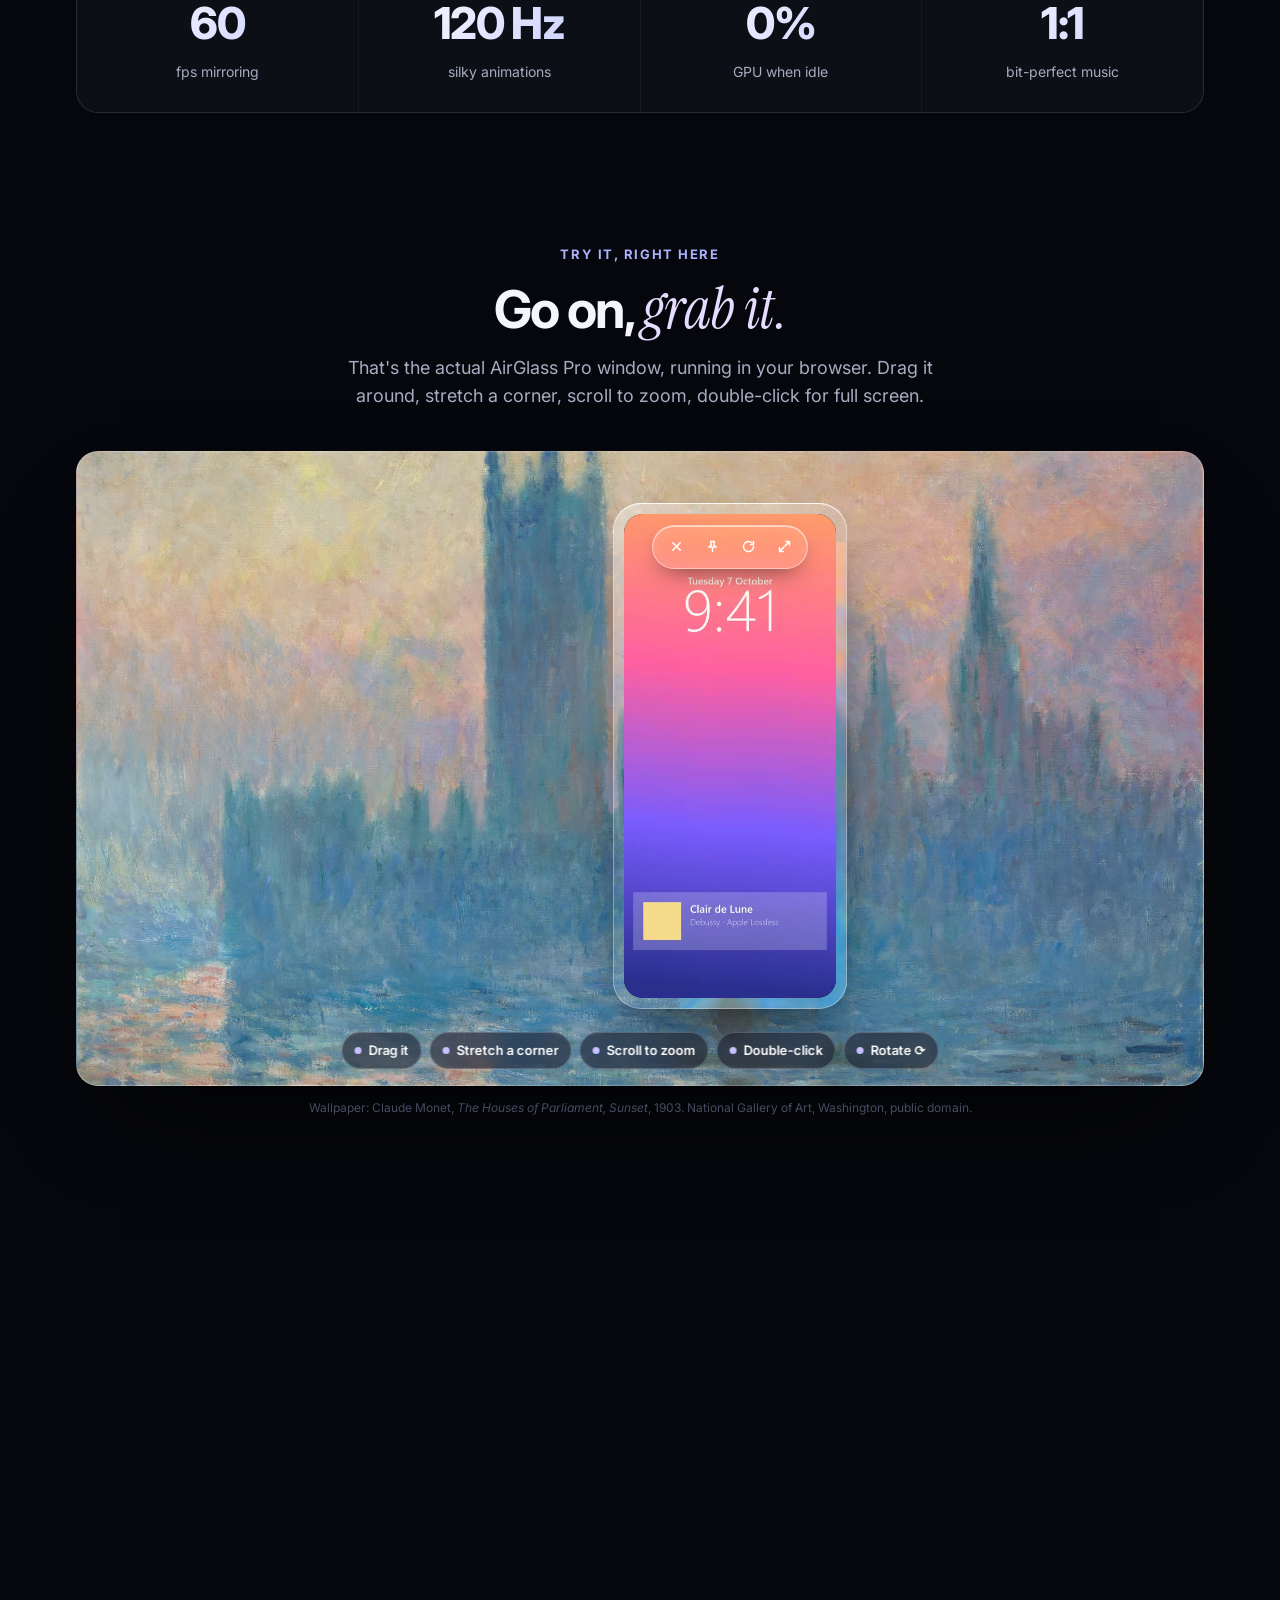
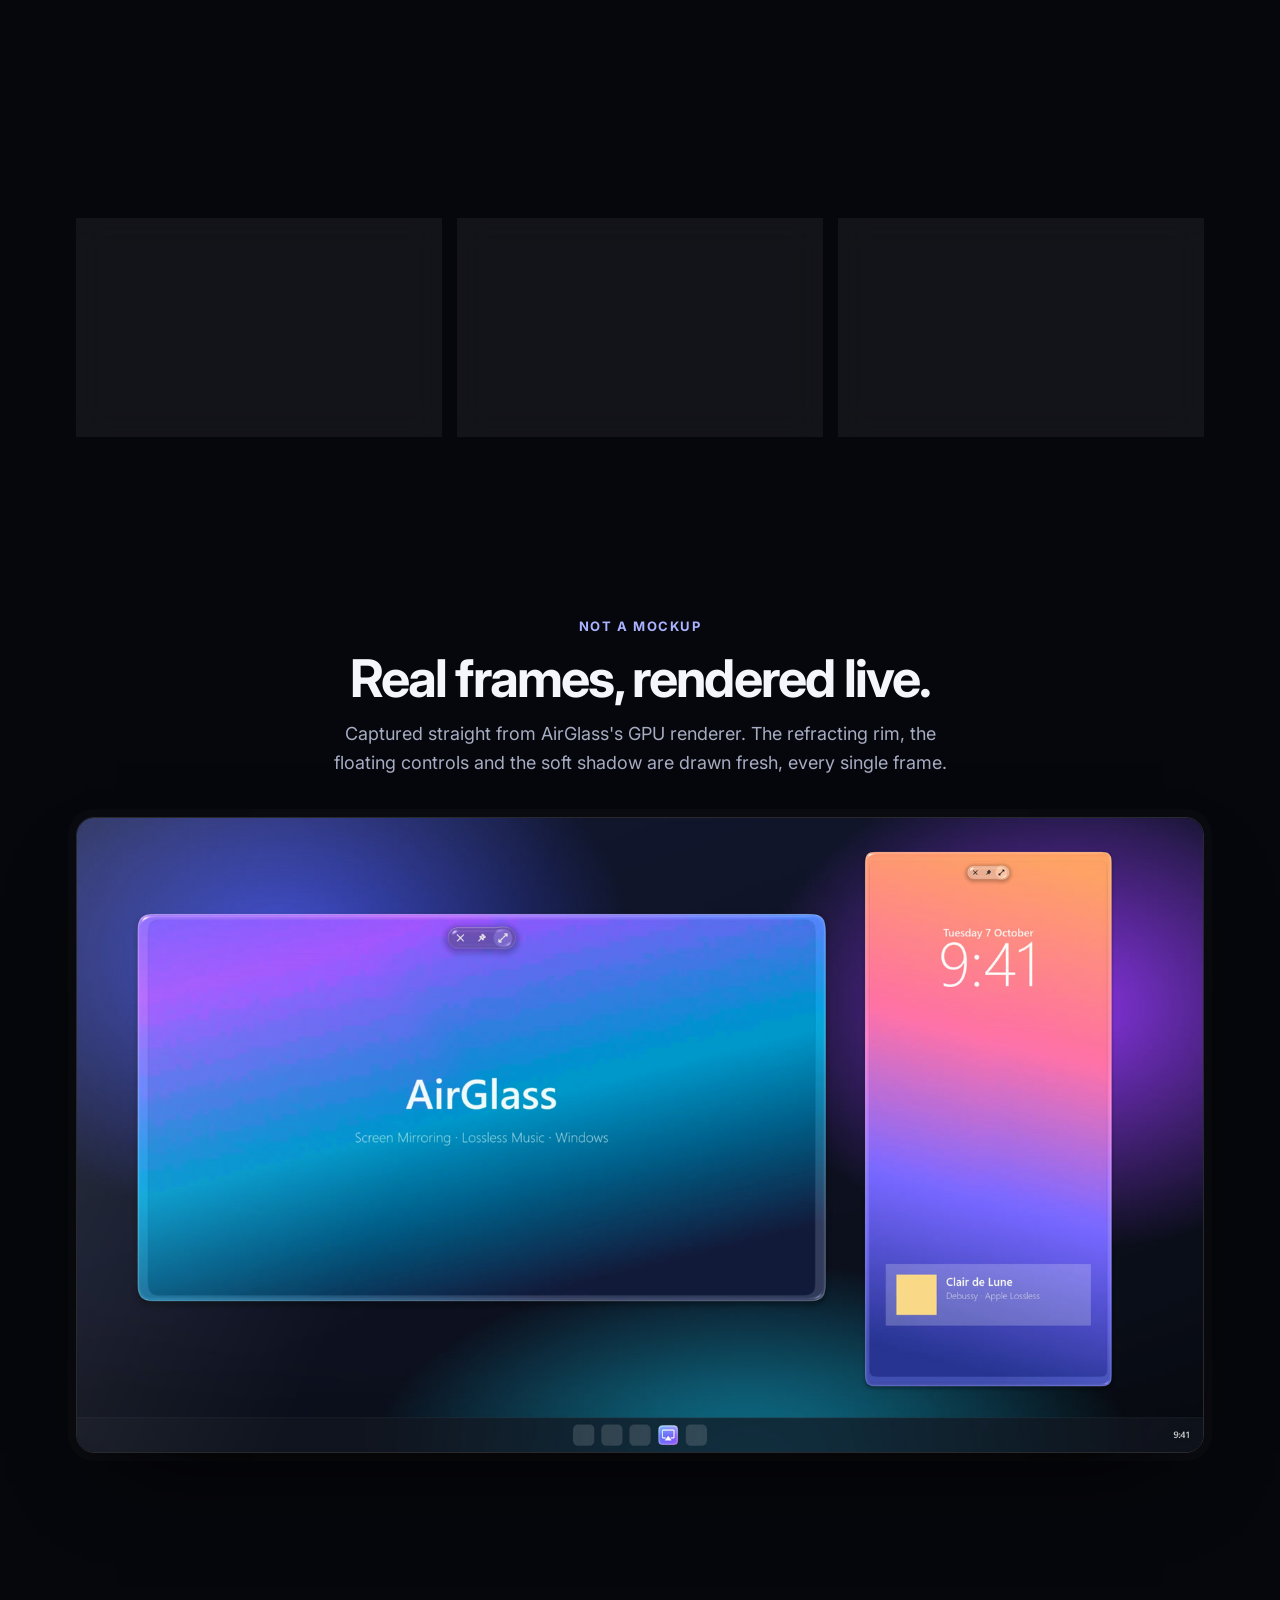
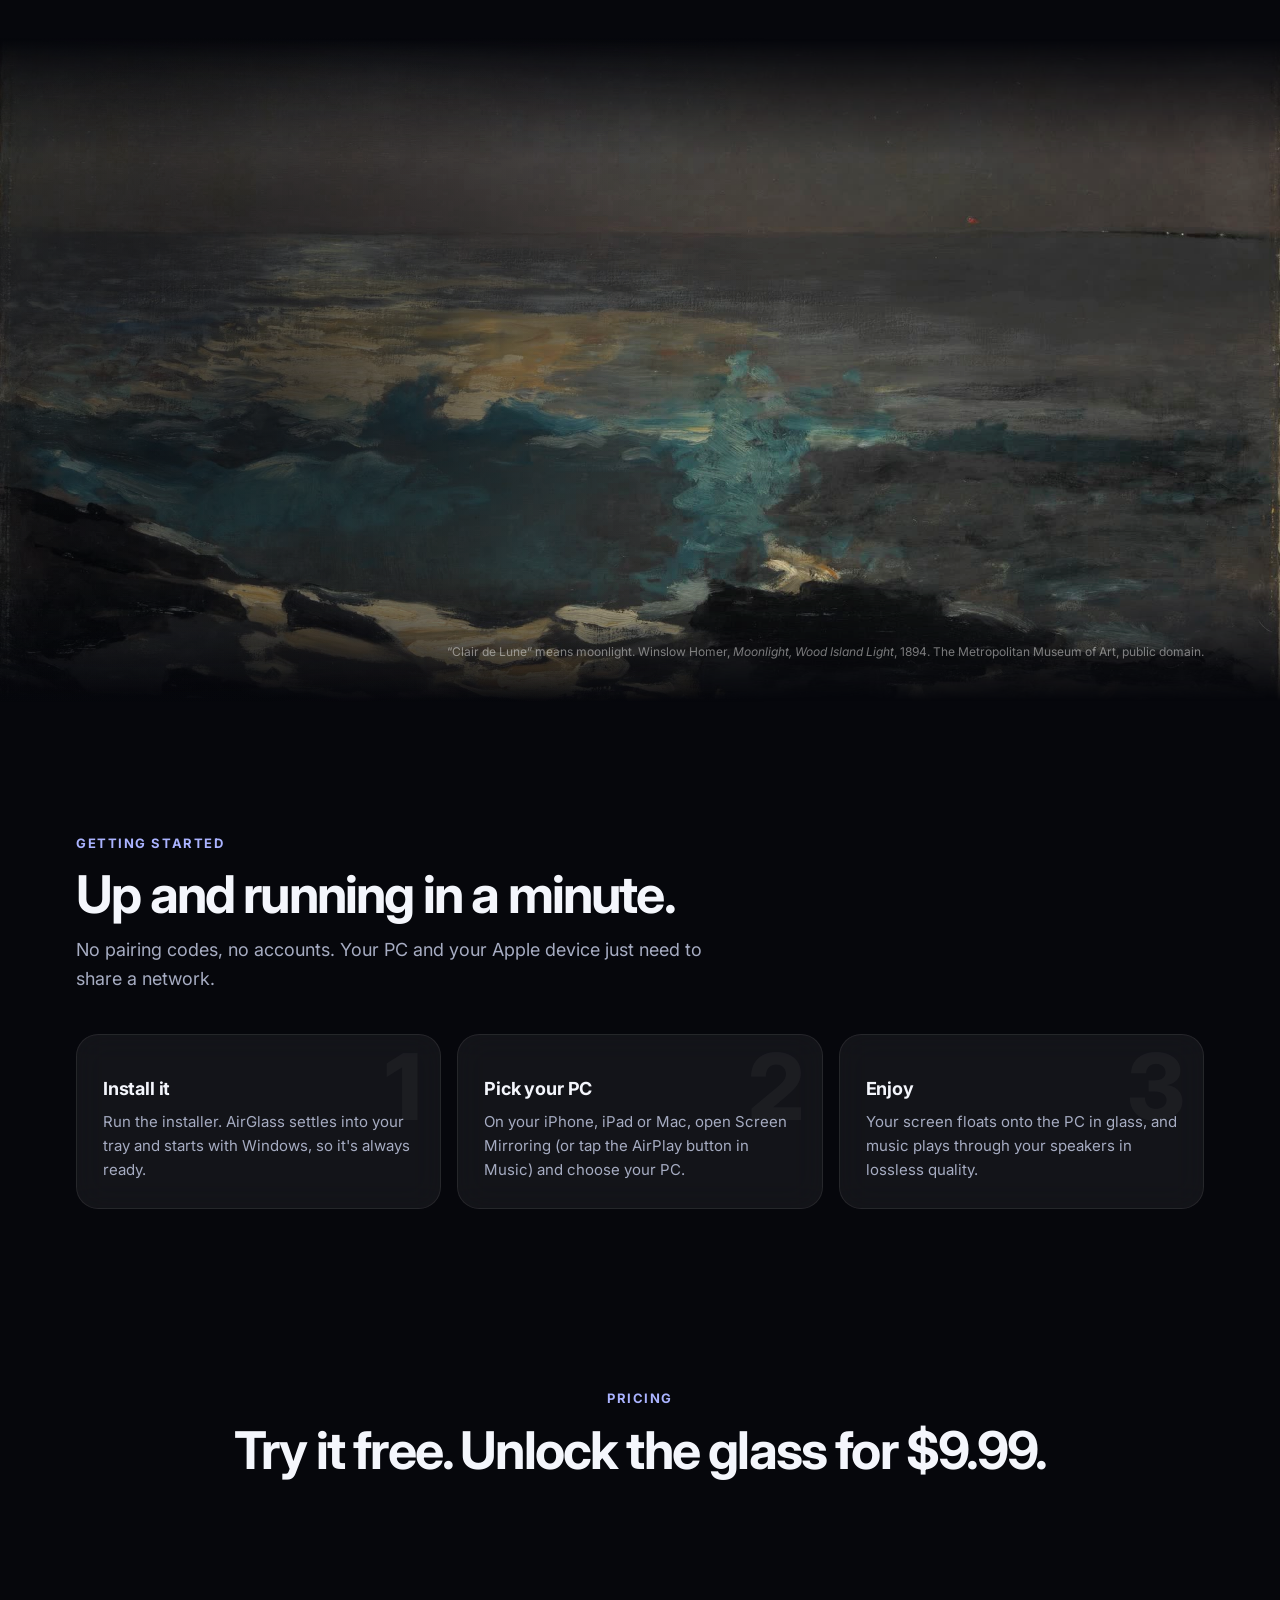
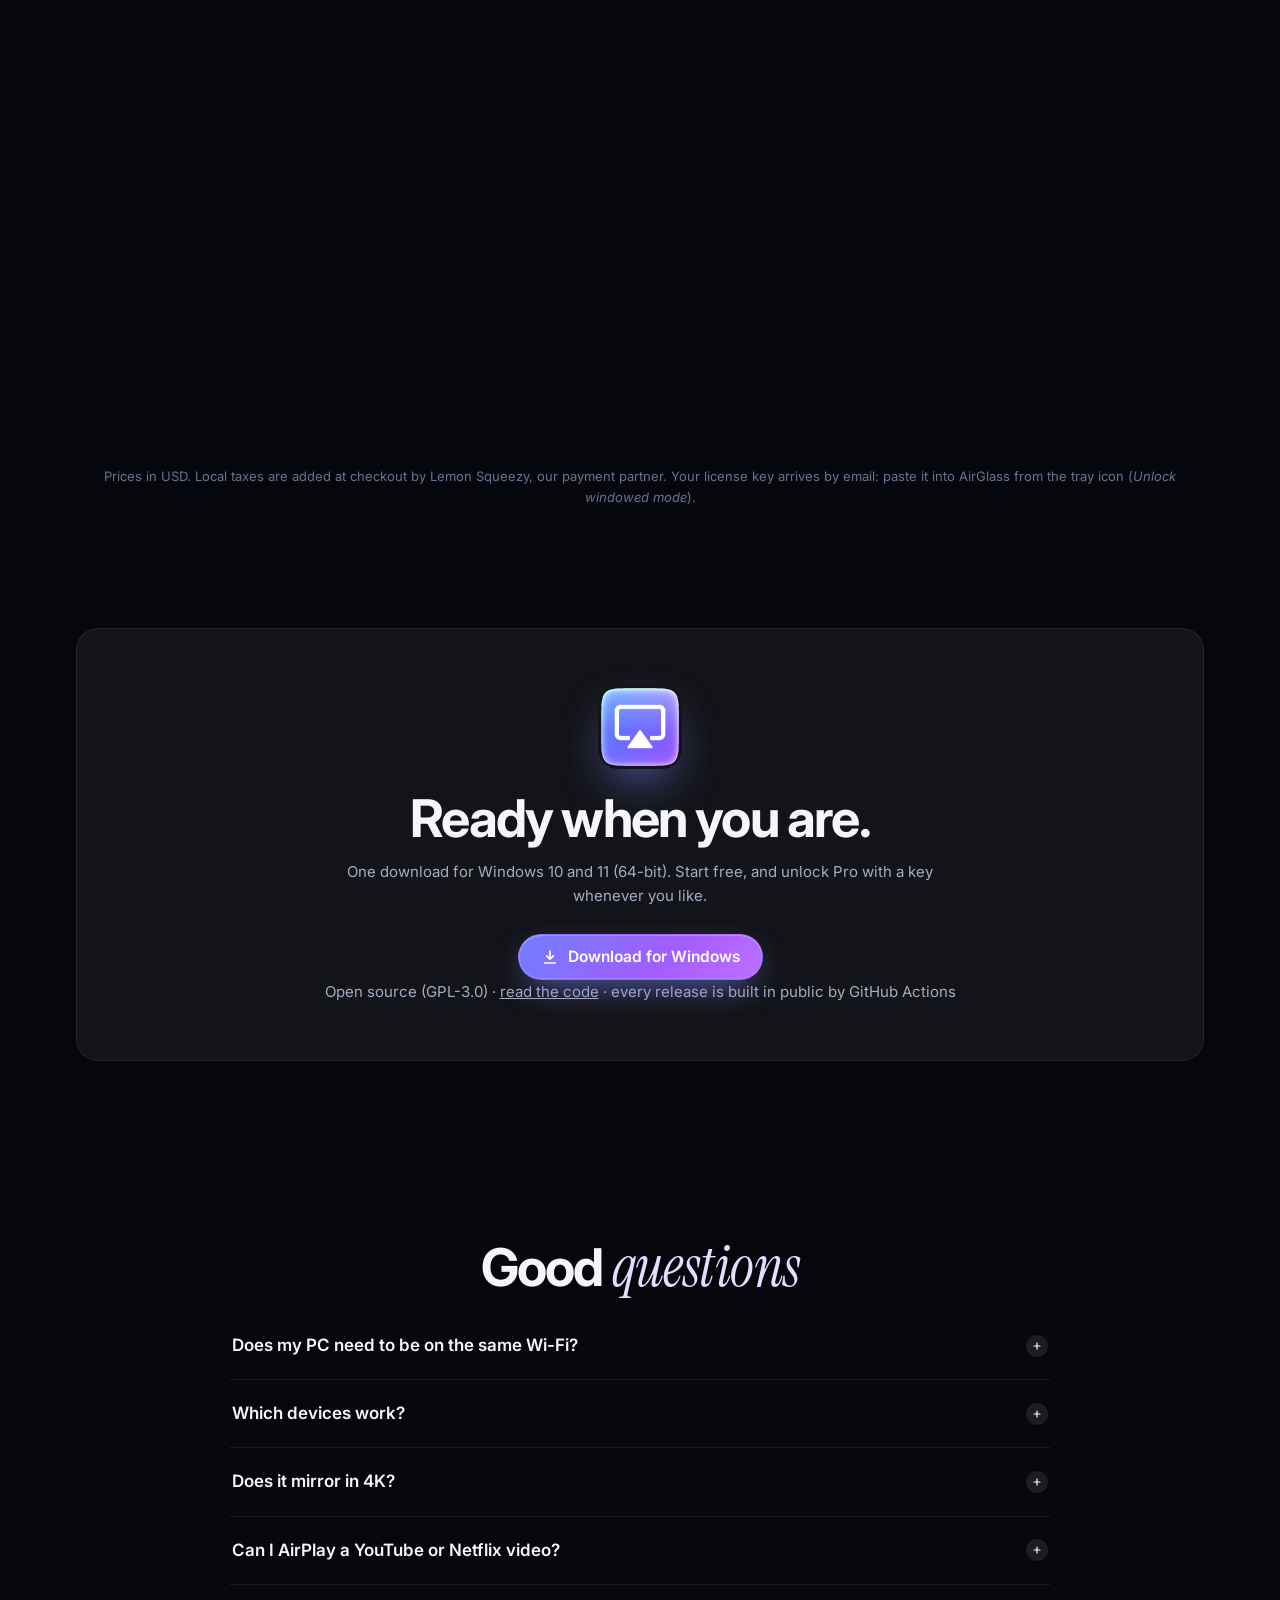
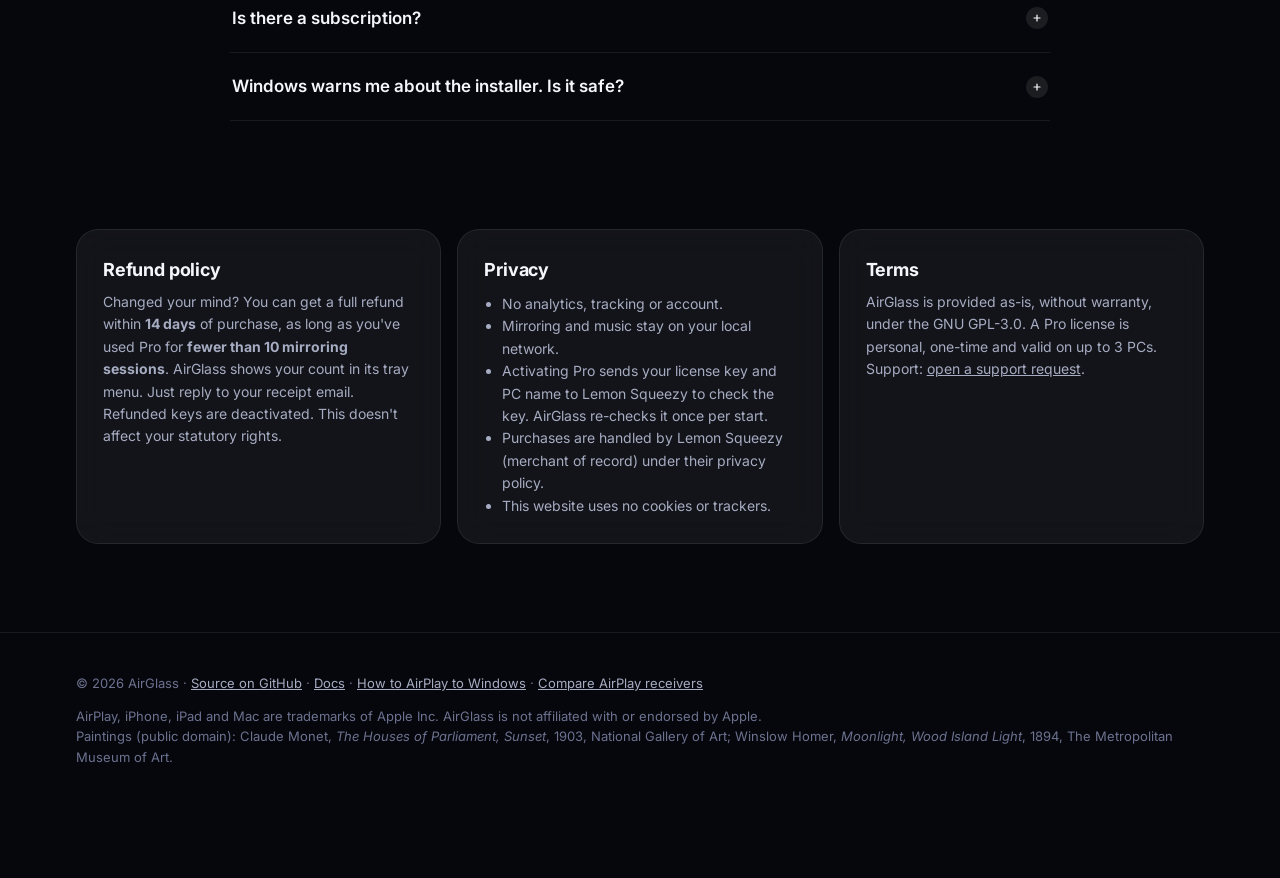
==== commit cac996bc: "Raise AirGlass Pro to $9.99; v1.0.3 Updates the price shown in the app's tray menu and upgrade dialo" ====
--- a/site/index.html
+++ b/site/index.html
@@ -4,7 +4,7 @@
 <meta charset="utf-8">
 <meta name="viewport" content="width=device-width, initial-scale=1">
 <title>AirGlass — AirPlay receiver for Windows</title>
-<meta name="description" content="Mirror your iPhone, iPad or Mac to a Windows PC in a Liquid Glass window, and play AirPlay music in bit-perfect lossless quality. Free to try; Pro unlocks the floating window for $2.99.">
+<meta name="description" content="Mirror your iPhone, iPad or Mac to a Windows PC in a Liquid Glass window, and play AirPlay music in bit-perfect lossless quality. Free to try; Pro unlocks the floating window for $9.99.">
 <link rel="canonical" href="https://jdkuk.github.io/AirGlass/">
 <meta name="color-scheme" content="dark">
 <meta name="theme-color" content="#07080d">
@@ -658,7 +658,7 @@
       <button class="btn primary again" id="again">Mirror again</button>
     </div>
     <p class="painting-credit">Wallpaper: Claude Monet, <em>The Houses of Parliament, Sunset</em>, 1903. National Gallery of Art, Washington, public domain.</p>
-    <div class="trycta" data-reveal>Like it? It's yours for $2.99, once. <a class="btn primary small" href="#pricing">Get AirGlass Pro</a></div>
+    <div class="trycta" data-reveal>Like it? It's yours for $9.99, once. <a class="btn primary small" href="#pricing">Get AirGlass Pro</a></div>
   </div>
 </section>
 
@@ -748,7 +748,7 @@
 <section id="pricing">
   <div class="wrap center">
     <span class="eyebrow" data-reveal>Pricing</span>
-    <h2 data-reveal style="--i:1">Try it free. Unlock the glass for $2.99.</h2>
+    <h2 data-reveal style="--i:1">Try it free. Unlock the glass for $9.99.</h2>
     <p class="sub" data-reveal style="--i:2">The free edition mirrors full screen and plays lossless music, so you can make sure it works with your devices before paying anything.</p>
     <div class="pricing">
       <div class="card plan" data-reveal>
@@ -766,7 +766,7 @@
       <div class="card plan pro" data-reveal style="--i:1">
         <span class="ribbon">The full glass</span>
         <h3>Pro</h3>
-        <div class="price">$2.99 <small>one-time</small></div>
+        <div class="price">$9.99 <small>one-time</small></div>
         <ul>
           <li>Everything in Free</li>
           <li>Floating Liquid Glass window</li>
@@ -806,7 +806,7 @@
       <details><summary>Which devices work?</summary><p>Any iPhone, iPad or Mac with Screen Mirroring, plus any app that plays AirPlay audio: Music, Spotify, podcasts and more.</p></details>
       <details><summary>Does it mirror in 4K?</summary><p>AirGlass asks for 1080p on purpose. Phones asked for 4K landscape drop to about 28 fps, while 1080p stays at a smooth 60. Full screen is upscaled with a high-quality filter.</p></details>
       <details><summary>Can I AirPlay a YouTube or Netflix video?</summary><p>Use Screen Mirroring for anything on your screen. AirGlass doesn't support the "send a video link" kind of AirPlay, and protected video (Netflix and similar) mirrors as black. That's the apps' choice, not ours.</p></details>
-      <details><summary>Is there a subscription?</summary><p>No. Pro is $2.99, once, and covers up to 3 of your PCs.</p></details>
+      <details><summary>Is there a subscription?</summary><p>No. Pro is $9.99, once, and covers up to 3 of your PCs.</p></details>
       <details><summary>Windows warns me about the installer. Is it safe?</summary><p>Windows is cautious about new apps from small developers until they build up a reputation. Click <em>More info</em>, then <em>Run anyway</em>. The code is public, and every release is built in the open by GitHub Actions.</p></details>
     </div>
   </div>
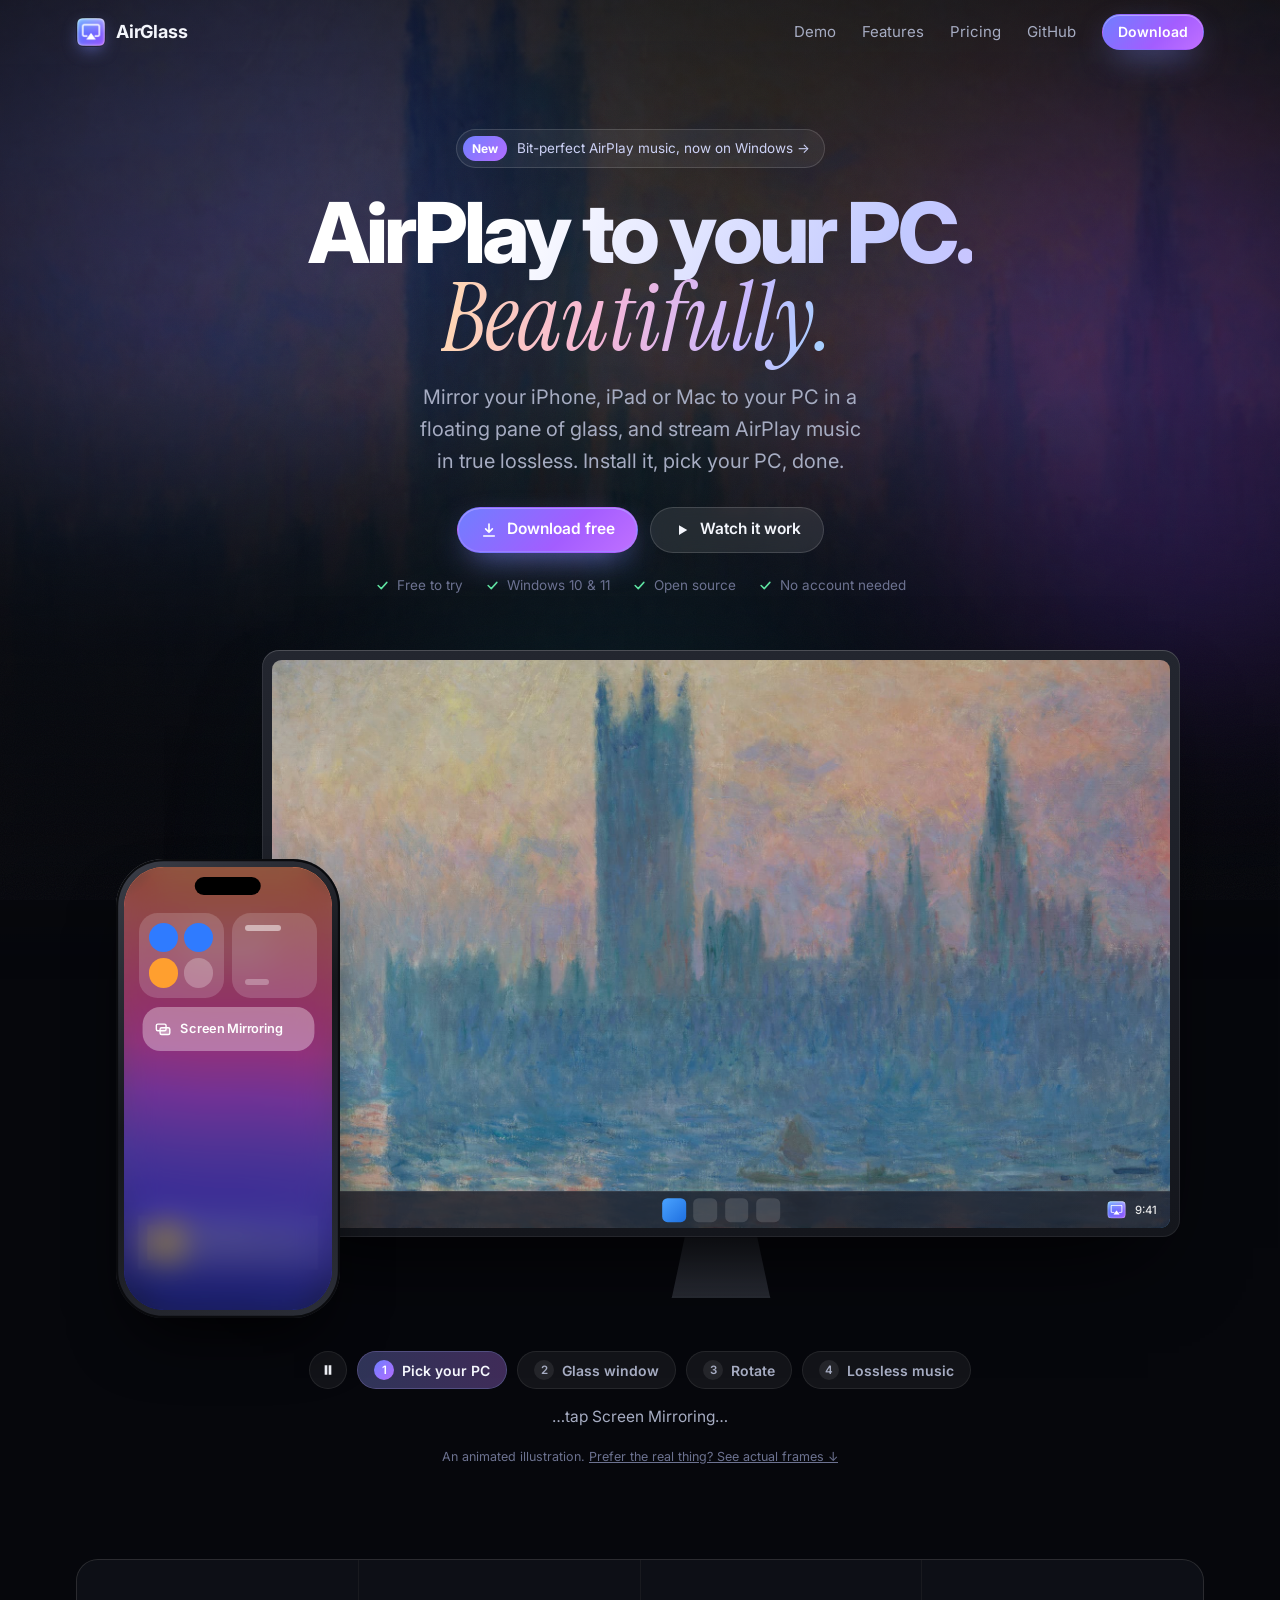
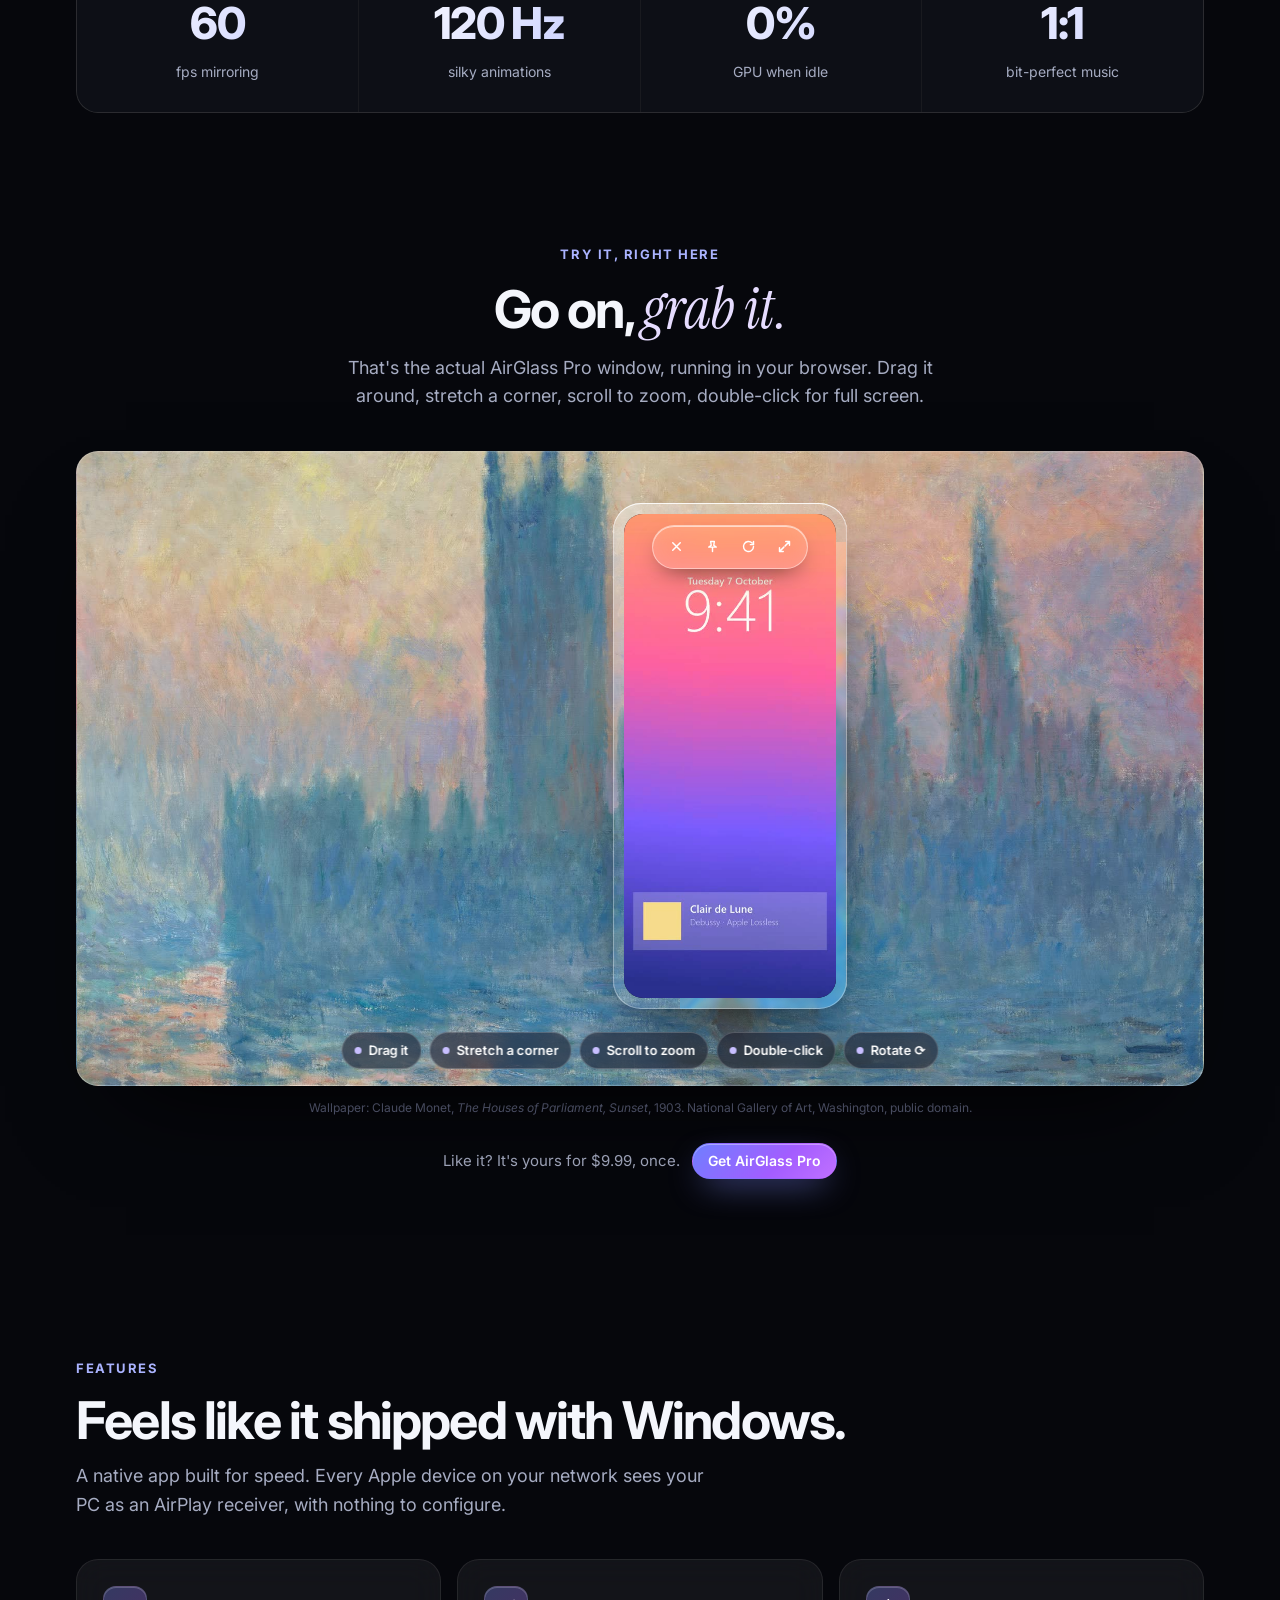
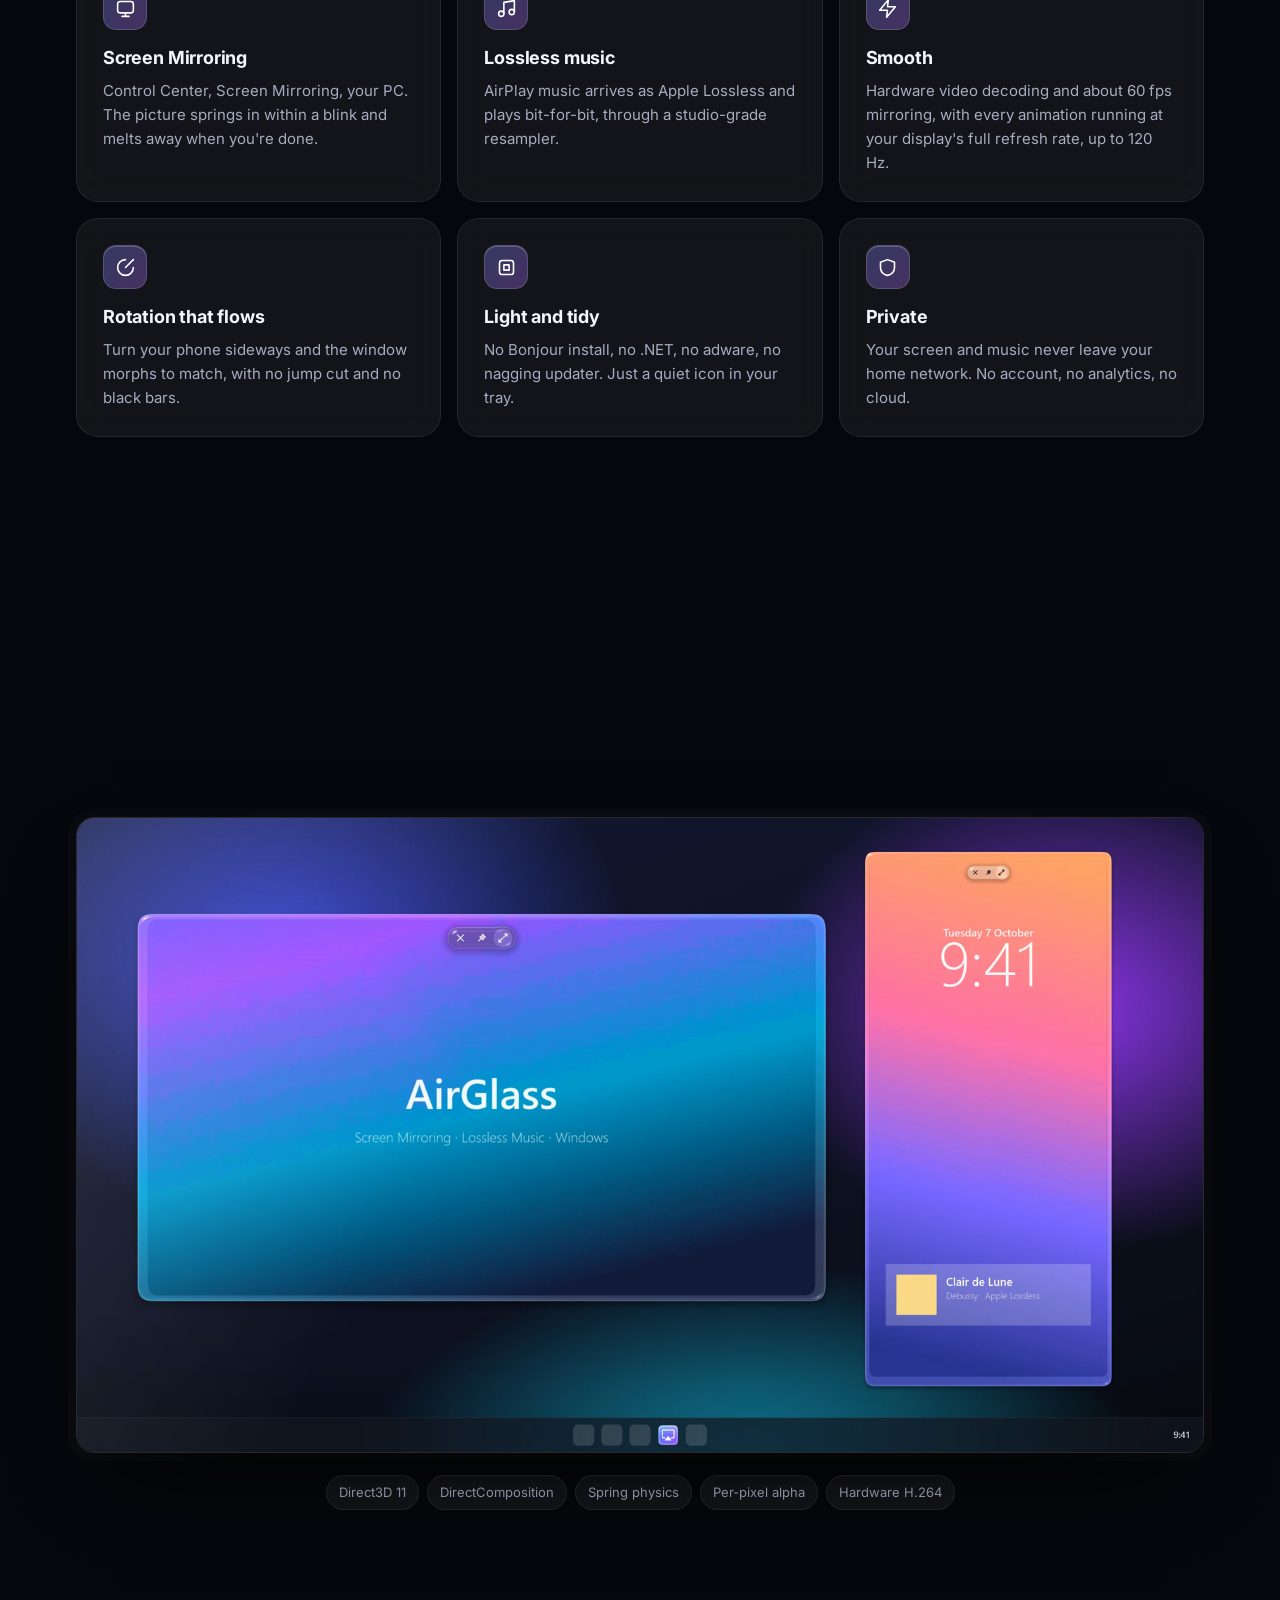
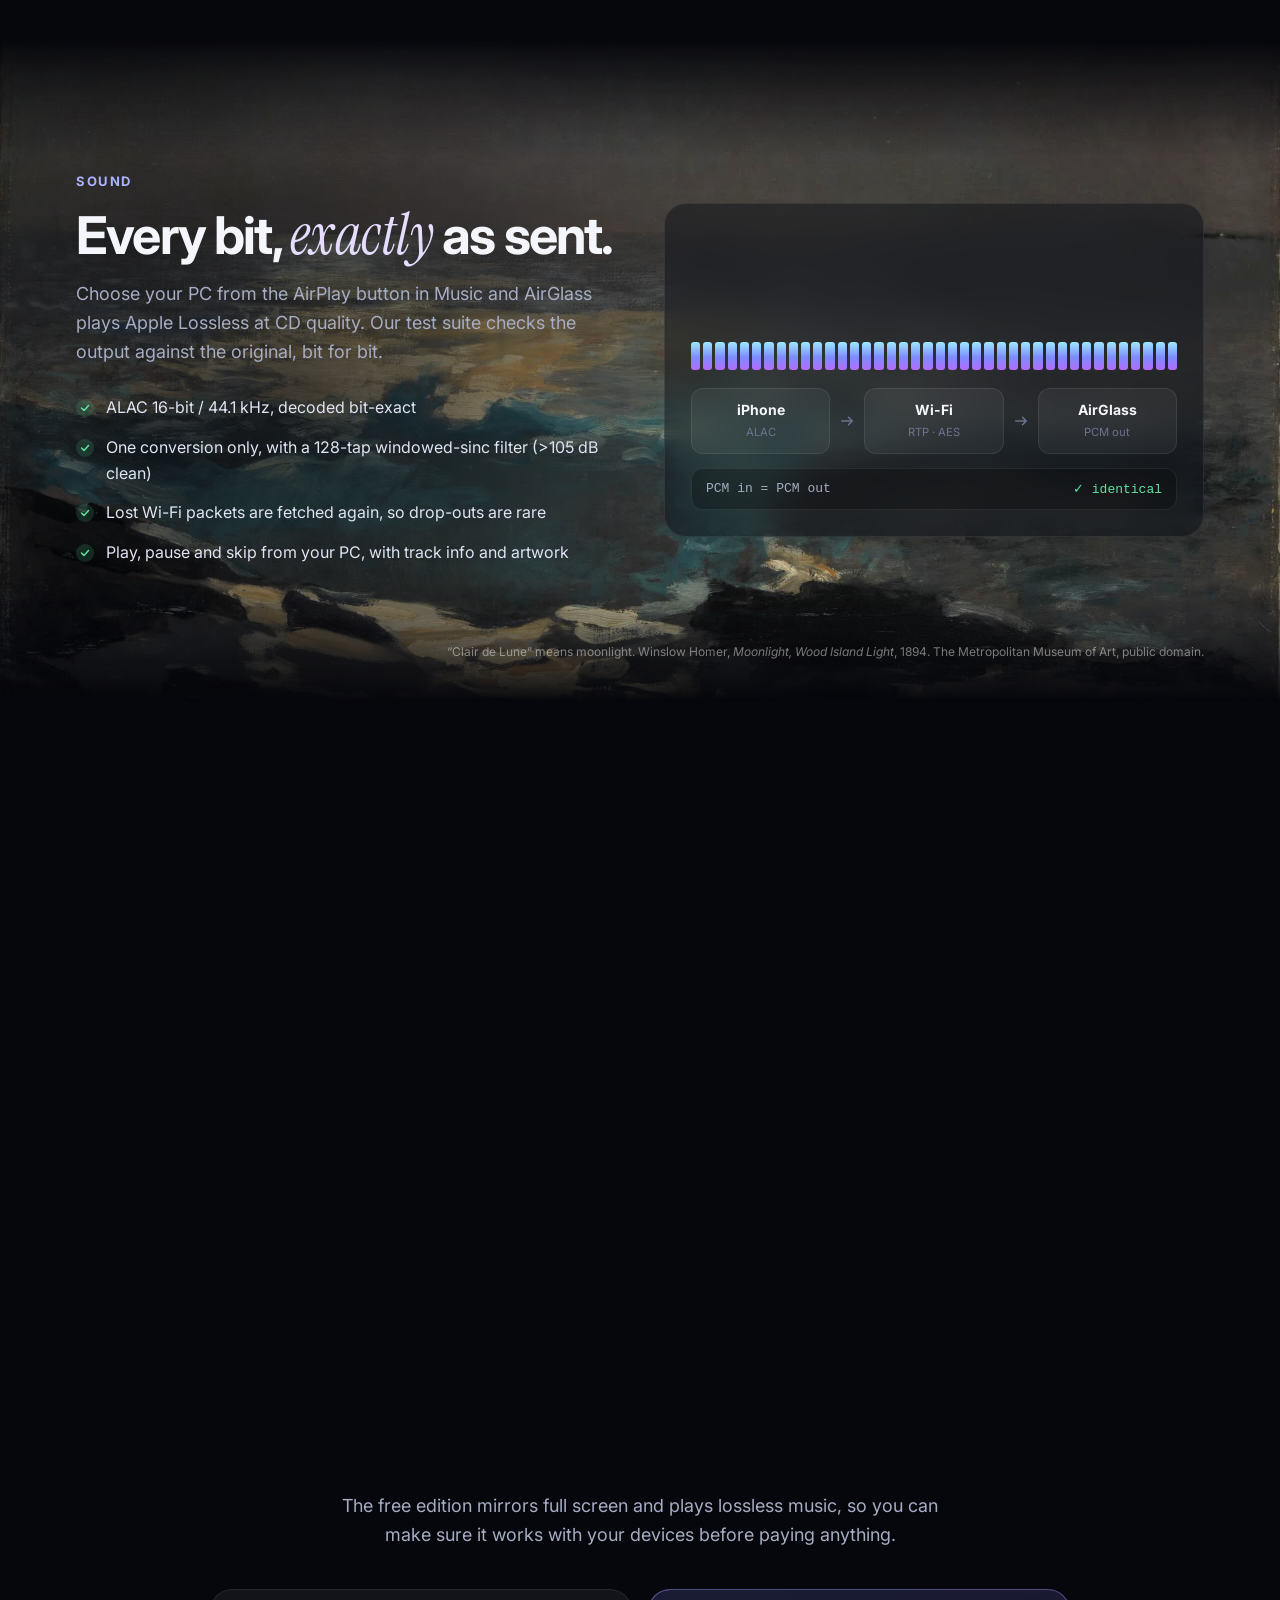
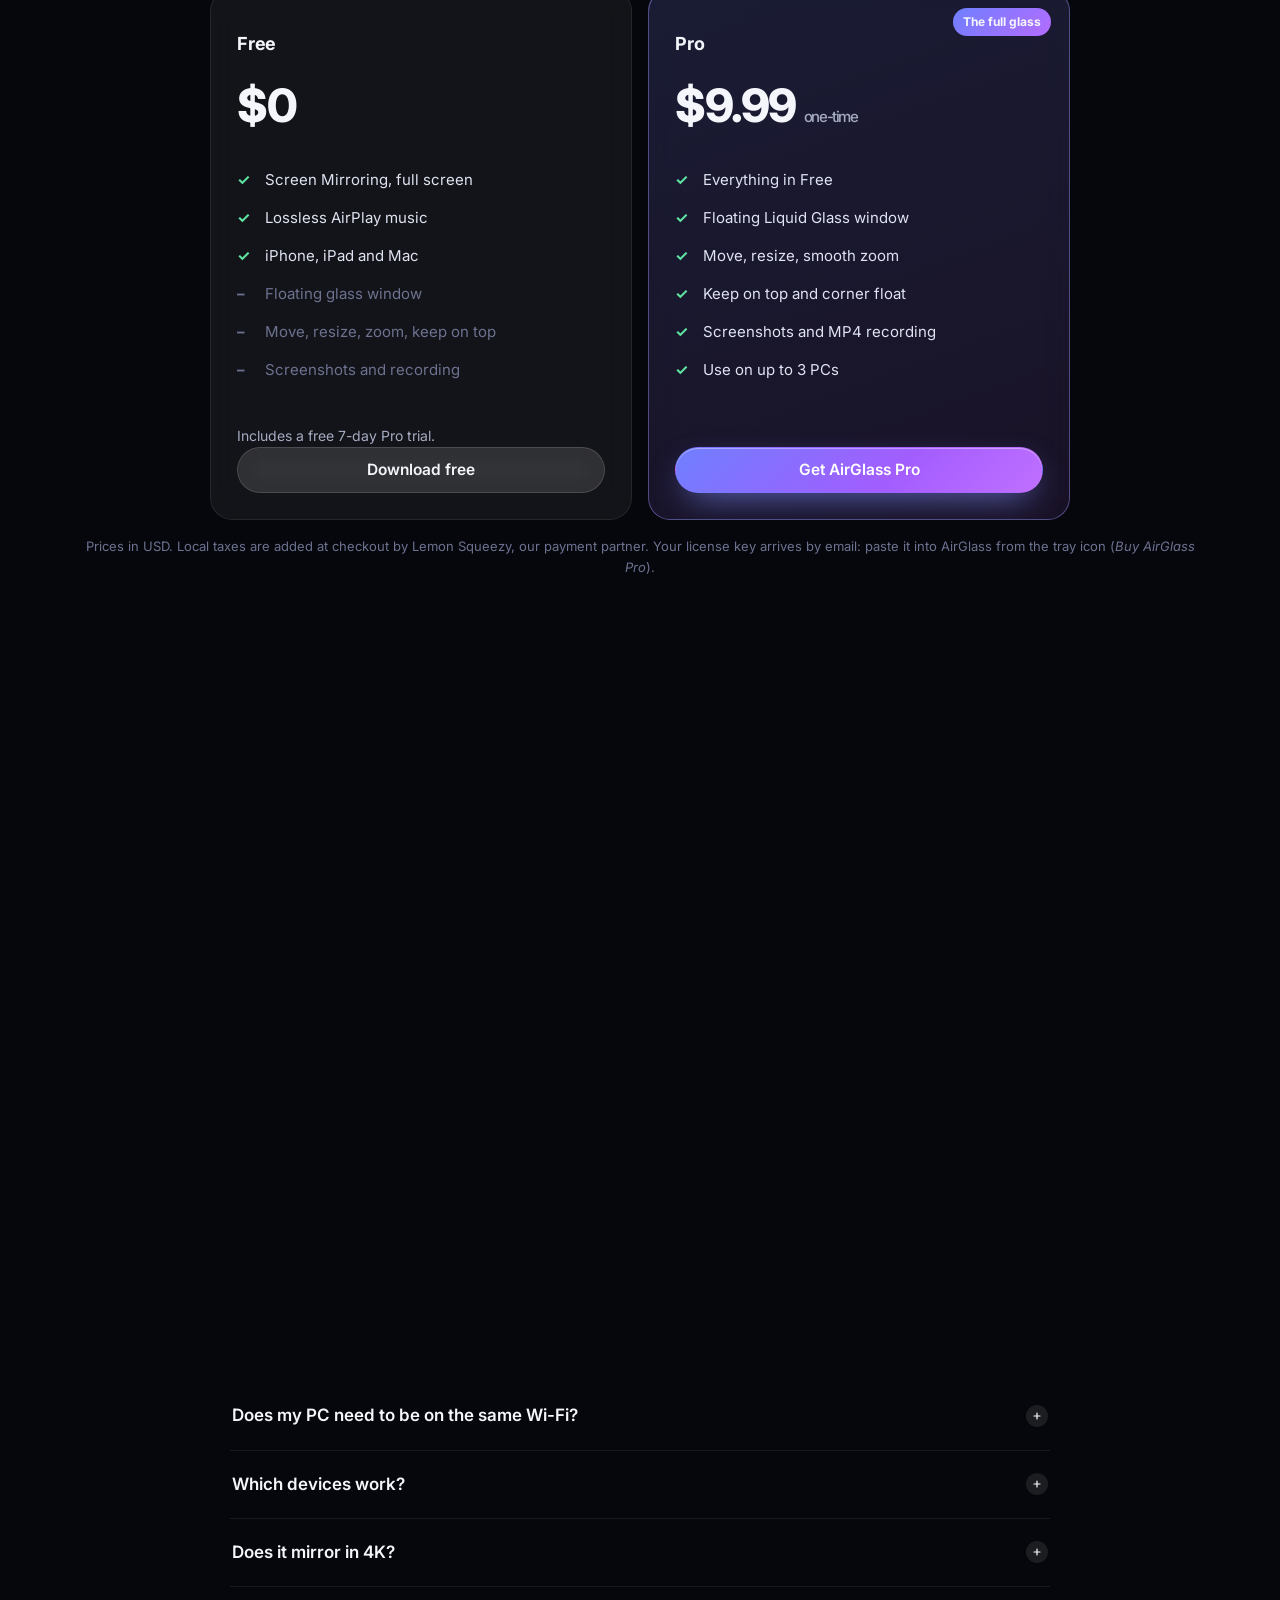
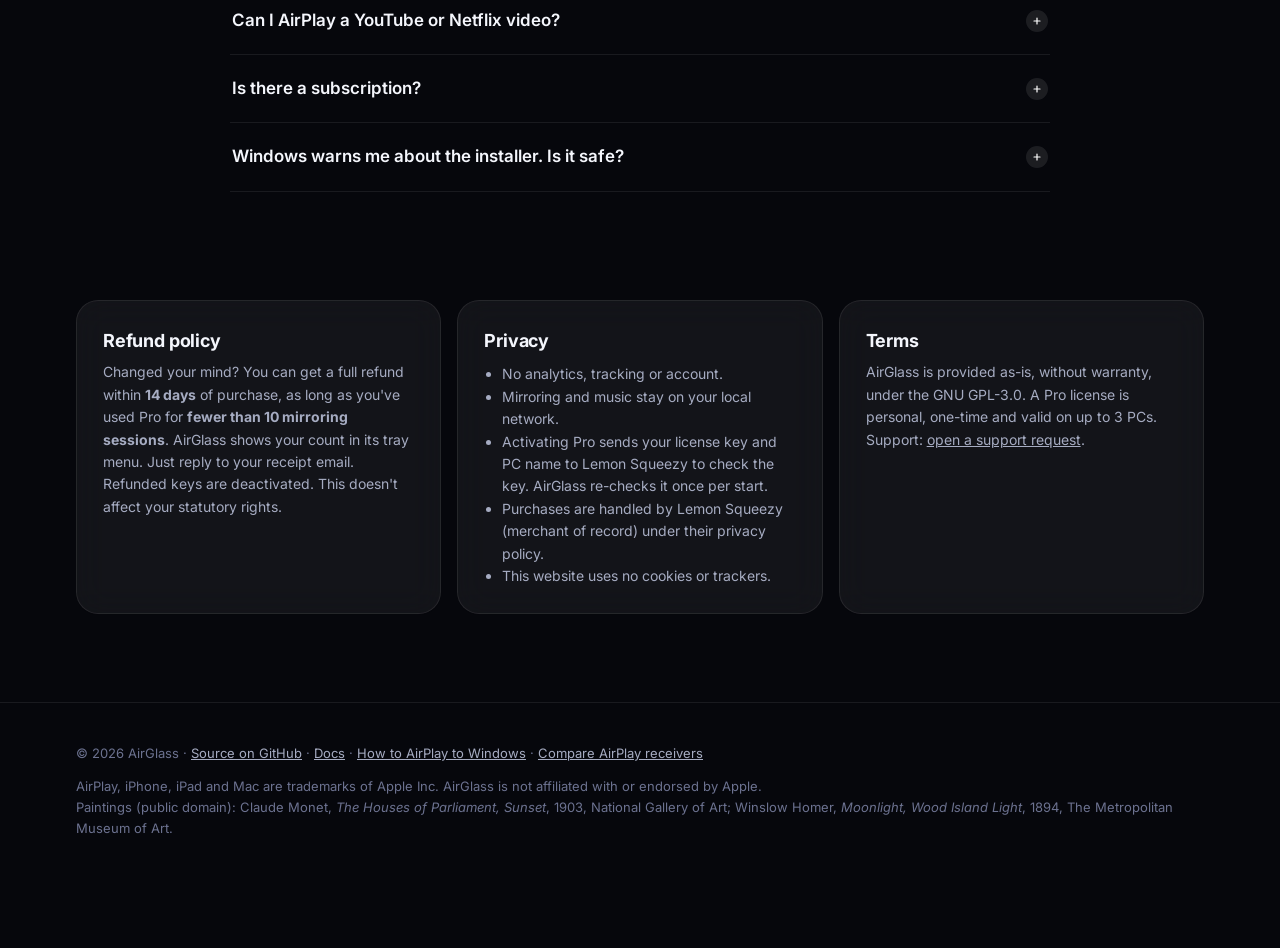
==== commit 5c7e1d7b: "v1.0.5: 7-day Pro trial, screenshots (S) and MP4 recording (R) - Free Pro trial from the first mirro" ====
--- a/site/index.html
+++ b/site/index.html
@@ -760,7 +760,9 @@
           <li>iPhone, iPad and Mac</li>
           <li class="no">Floating glass window</li>
           <li class="no">Move, resize, zoom, keep on top</li>
+          <li class="no">Screenshots and recording</li>
         </ul>
+        <p class="sub" style="margin:10px 0 0;font-size:14px">Includes a free 7-day Pro trial.</p>
         <a class="btn" href="#download">Download free</a>
       </div>
       <div class="card plan pro" data-reveal style="--i:1">
@@ -772,12 +774,13 @@
           <li>Floating Liquid Glass window</li>
           <li>Move, resize, smooth zoom</li>
           <li>Keep on top and corner float</li>
+          <li>Screenshots and MP4 recording</li>
           <li>Use on up to 3 PCs</li>
         </ul>
         <a class="btn primary" id="buy" href="https://airglasspc.lemonsqueezy.com/checkout/buy/0e38c6a7-1639-4409-ad59-49f0d62c9bfb">Get AirGlass Pro</a>
       </div>
     </div>
-    <p class="fine">Prices in USD. Local taxes are added at checkout by Lemon Squeezy, our payment partner. Your license key arrives by email: paste it into AirGlass from the tray icon (<em>Unlock windowed mode</em>).</p>
+    <p class="fine">Prices in USD. Local taxes are added at checkout by Lemon Squeezy, our payment partner. Your license key arrives by email: paste it into AirGlass from the tray icon (<em>Buy AirGlass Pro</em>).</p>
   </div>
 </section>
 
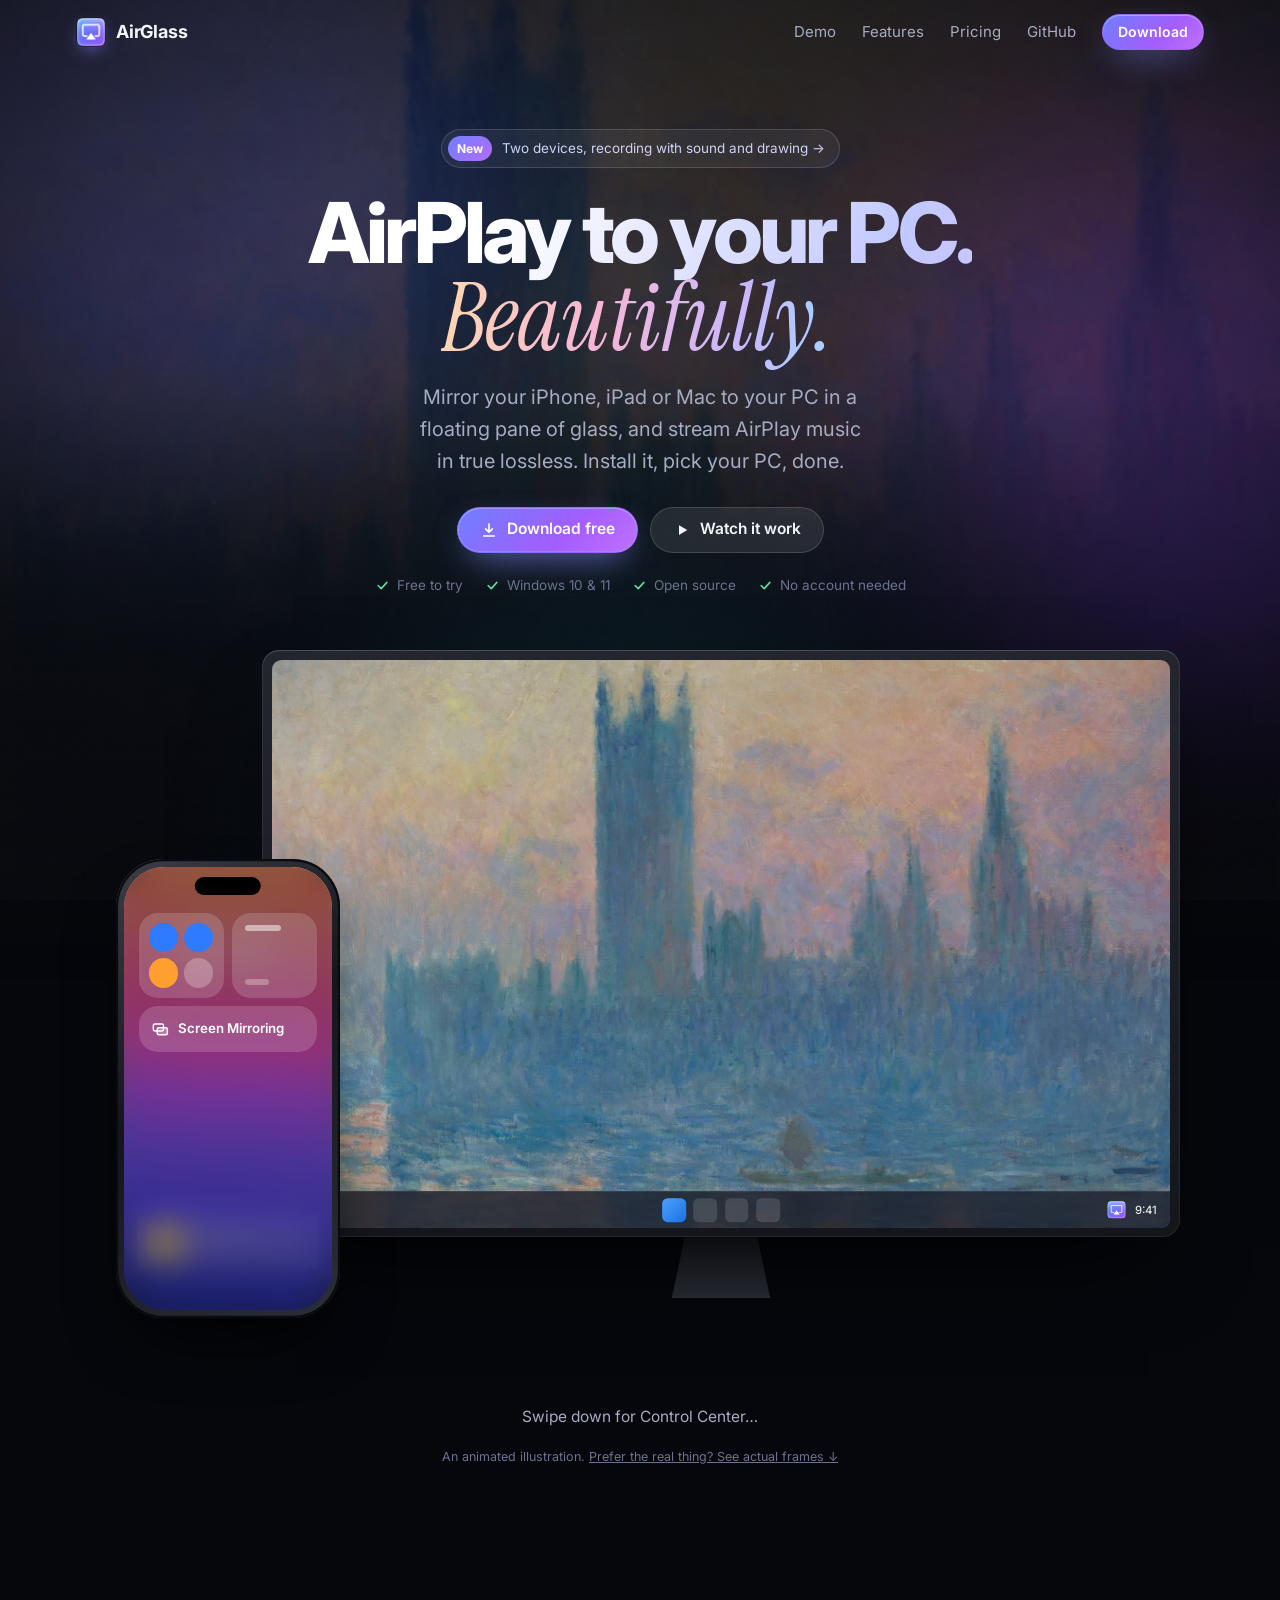
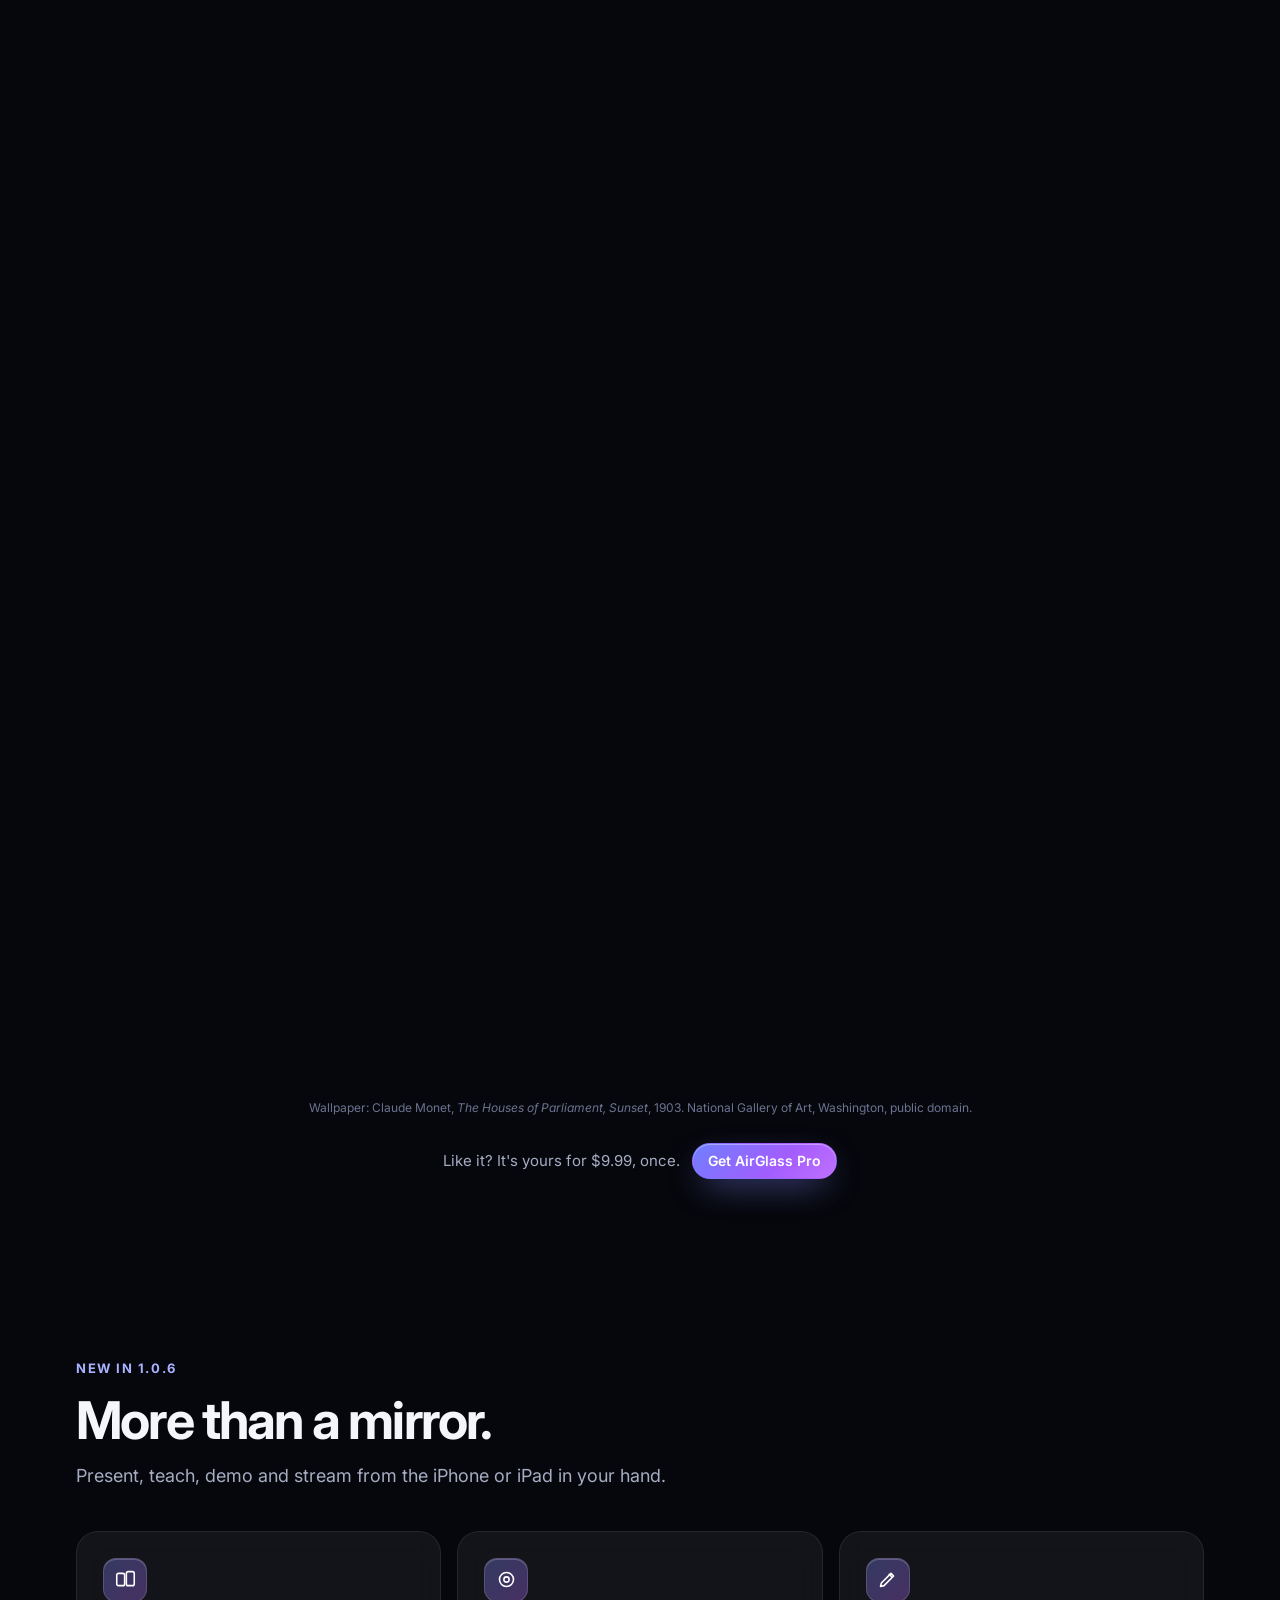
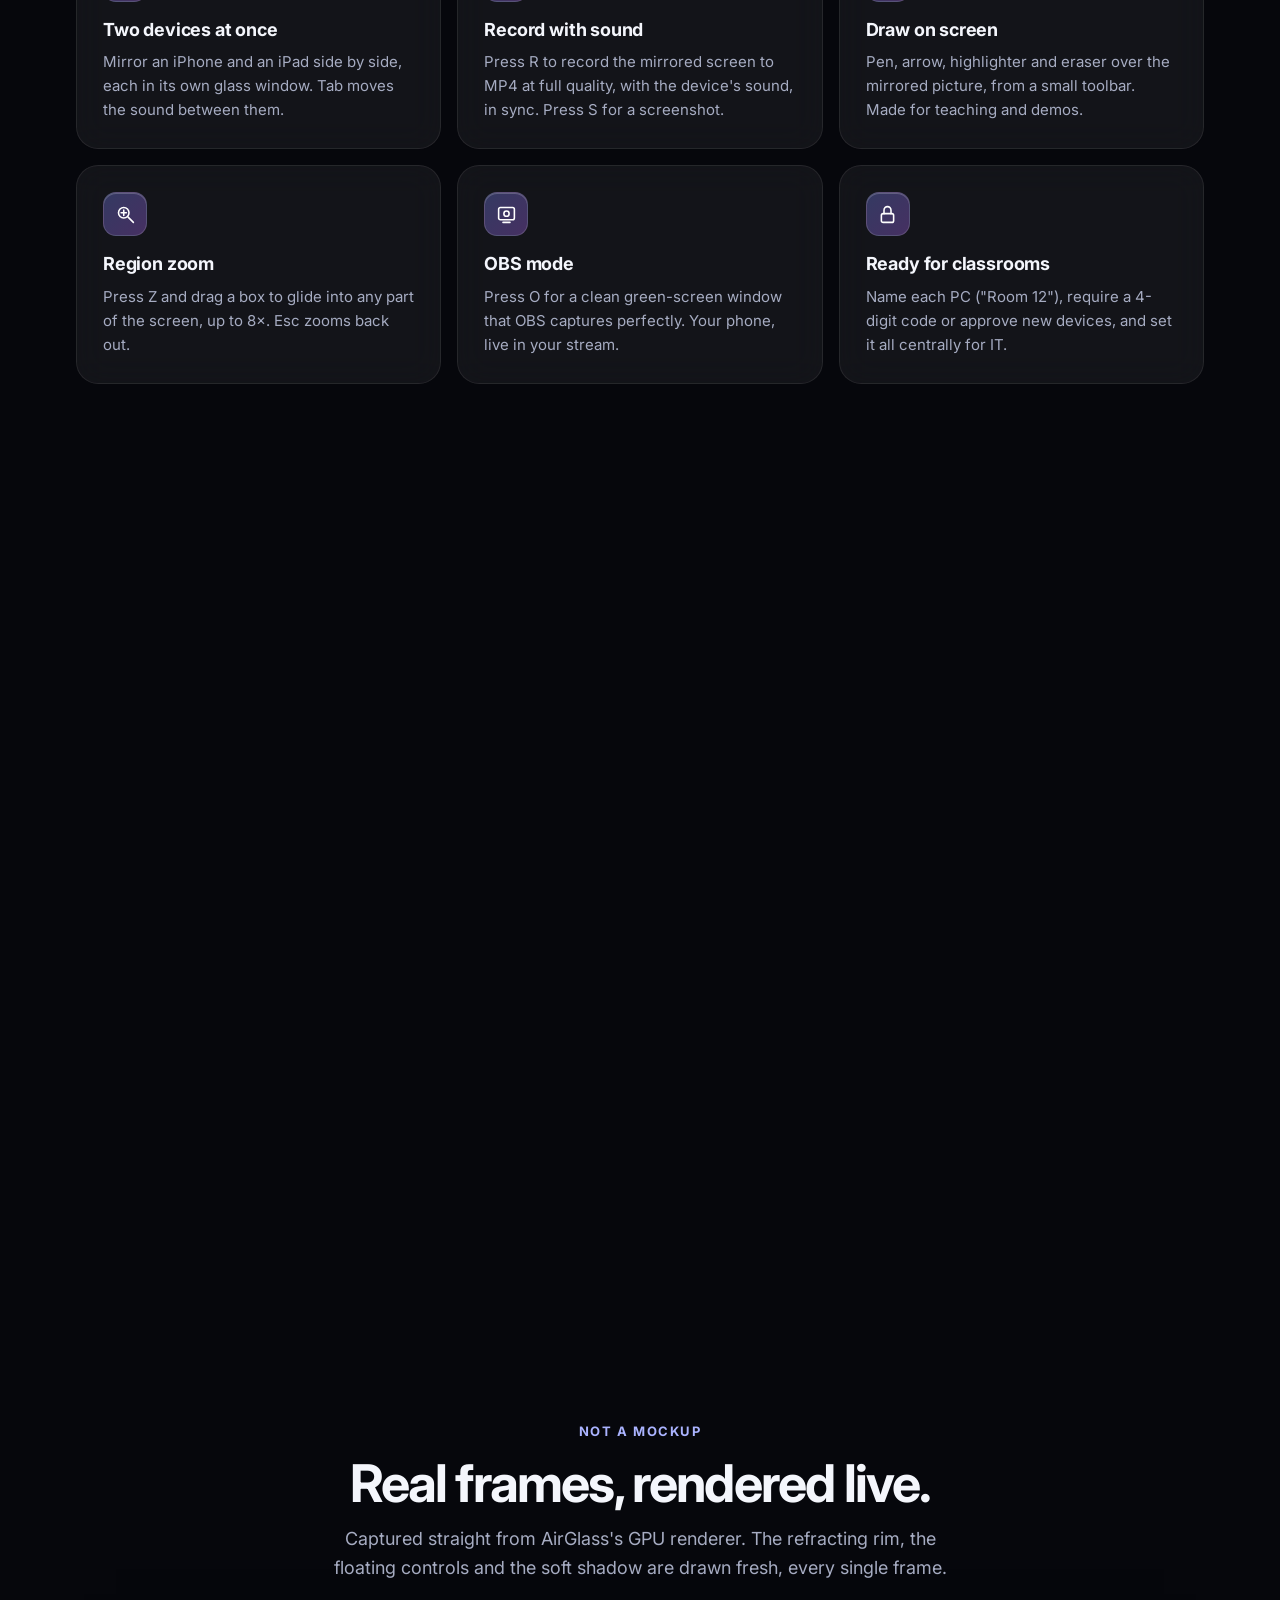
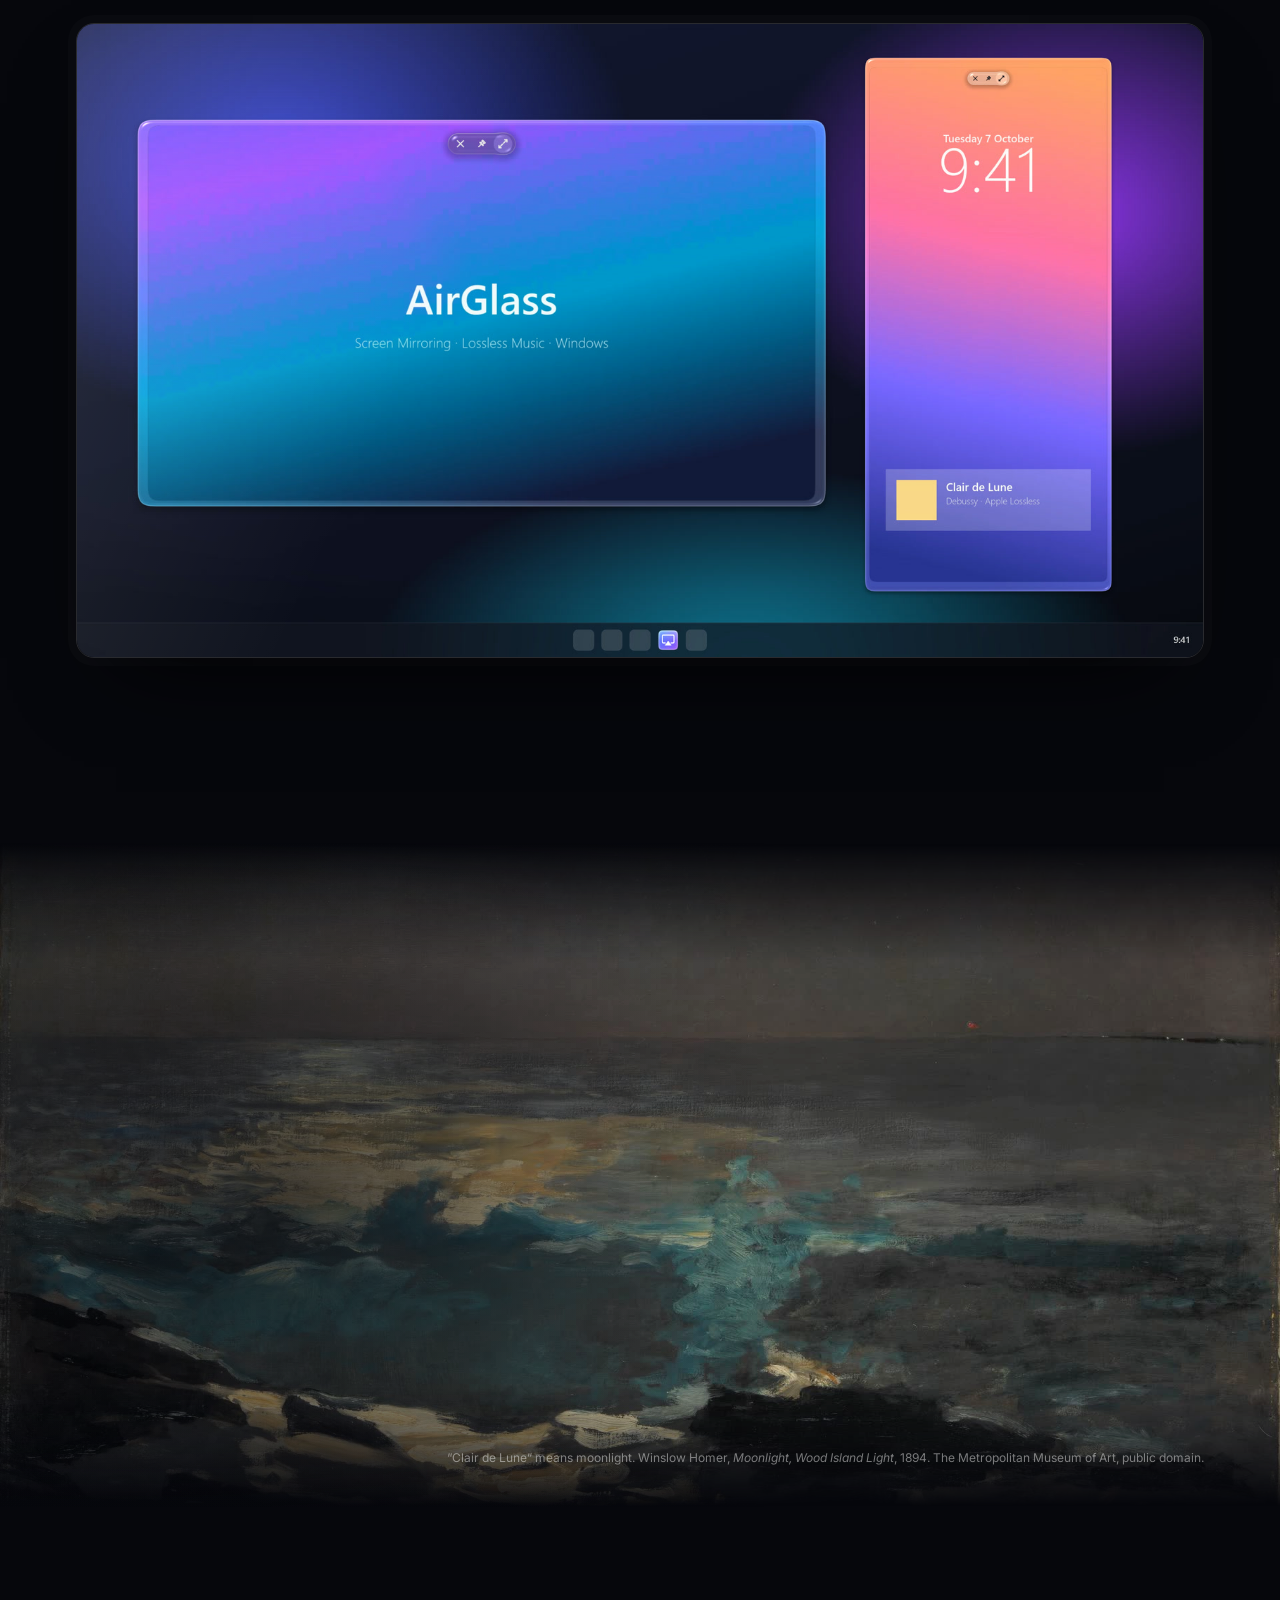
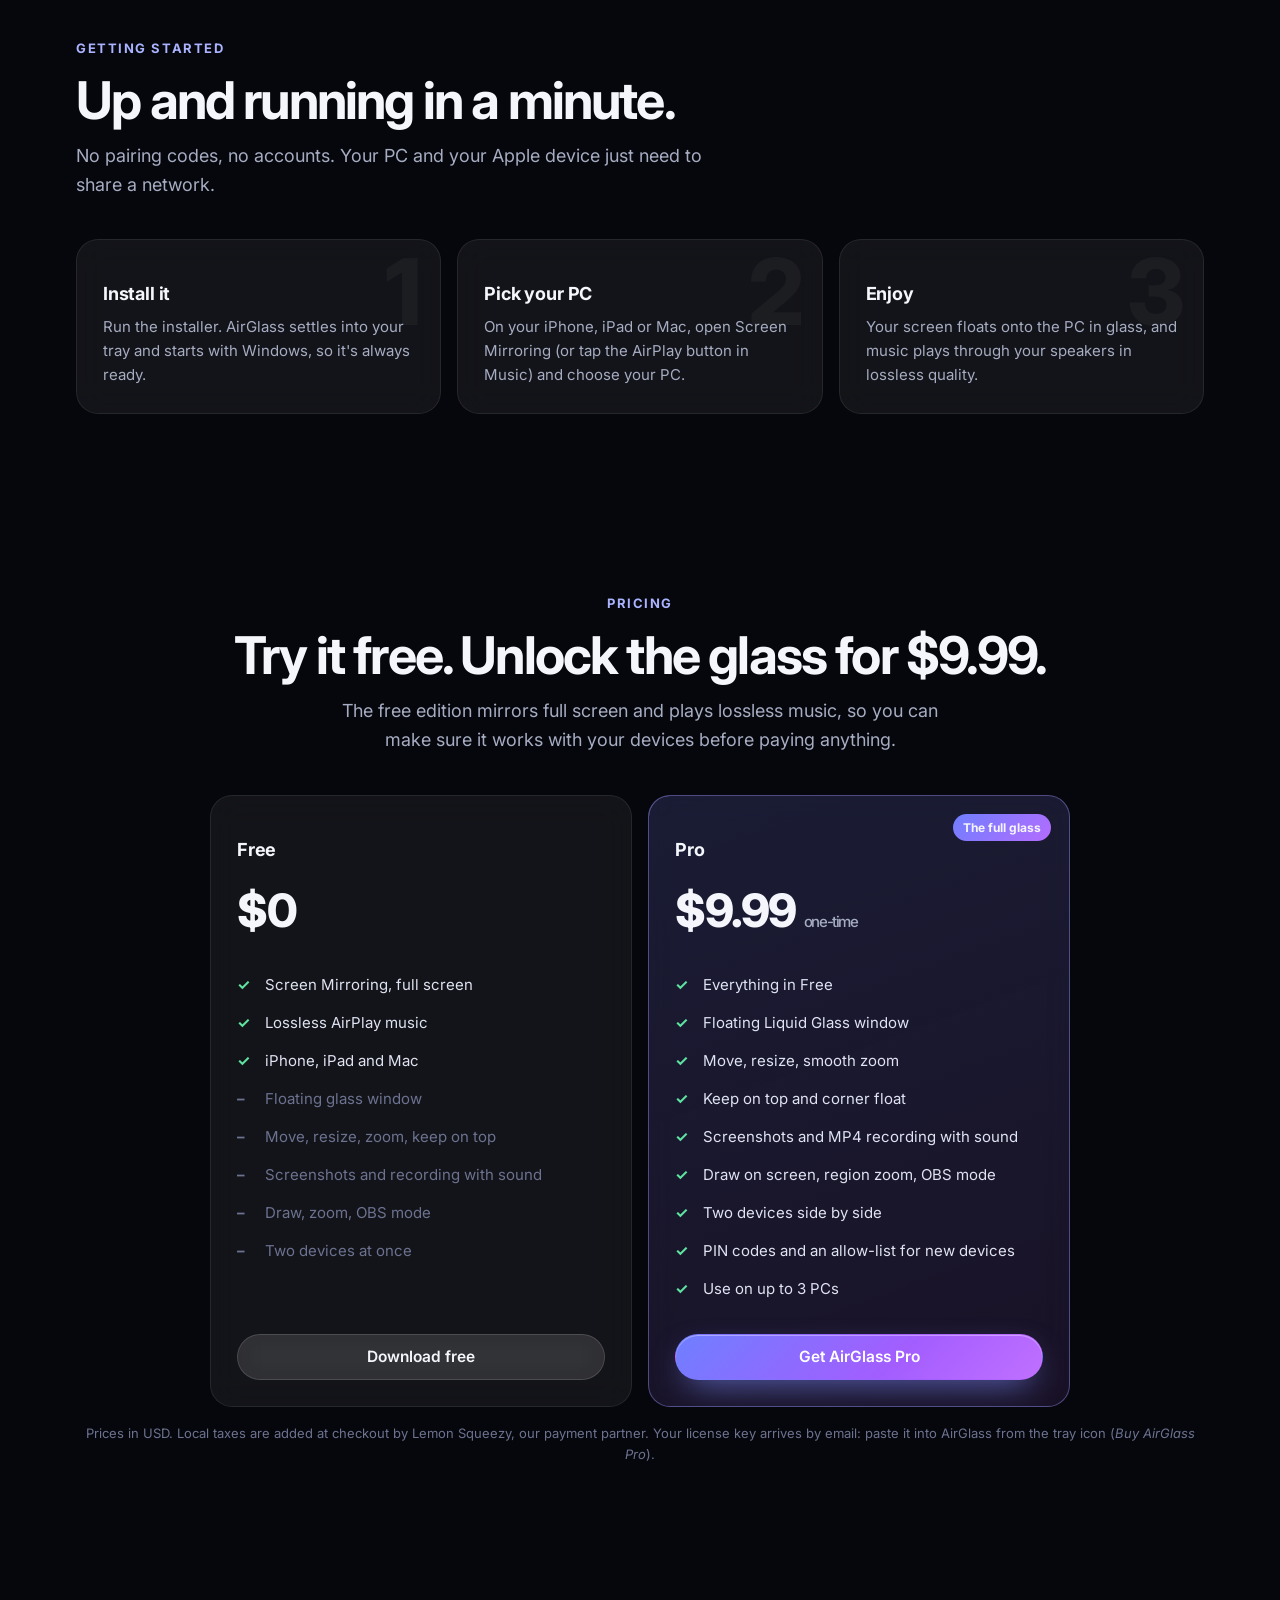
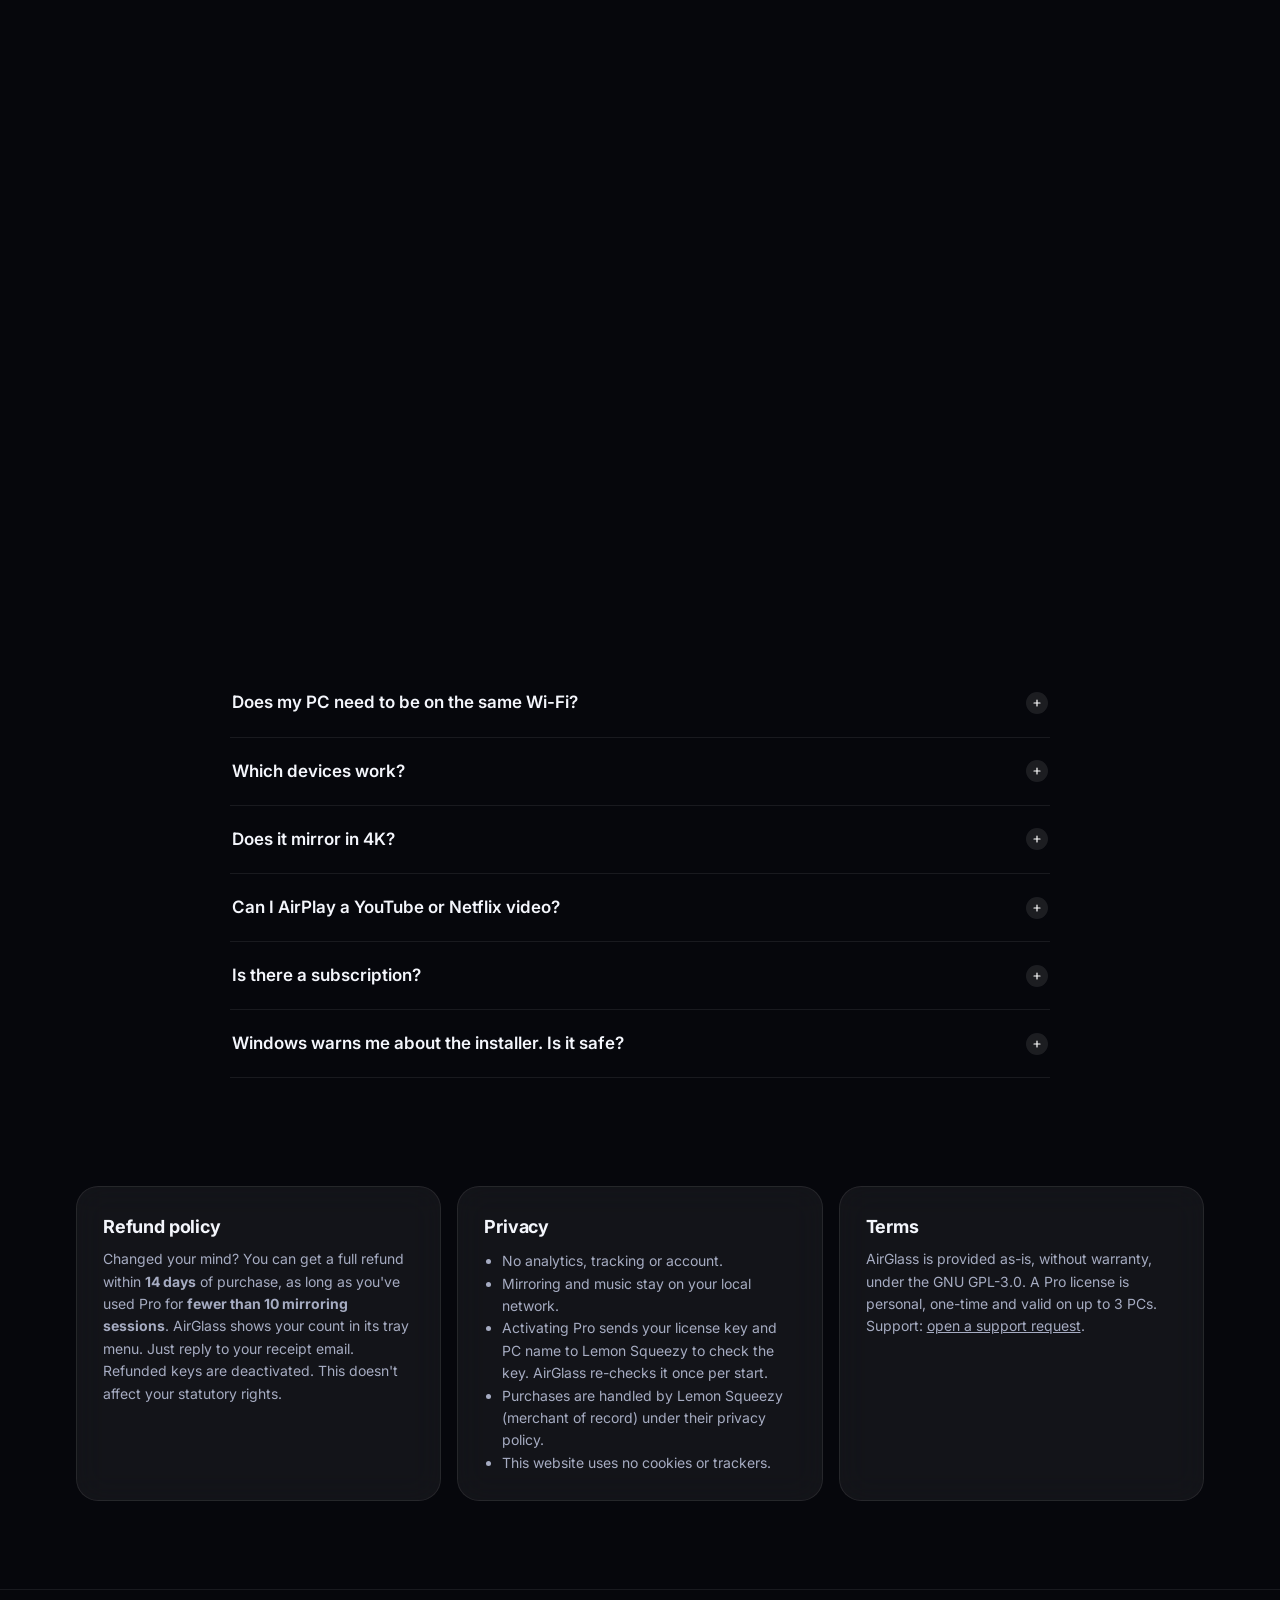
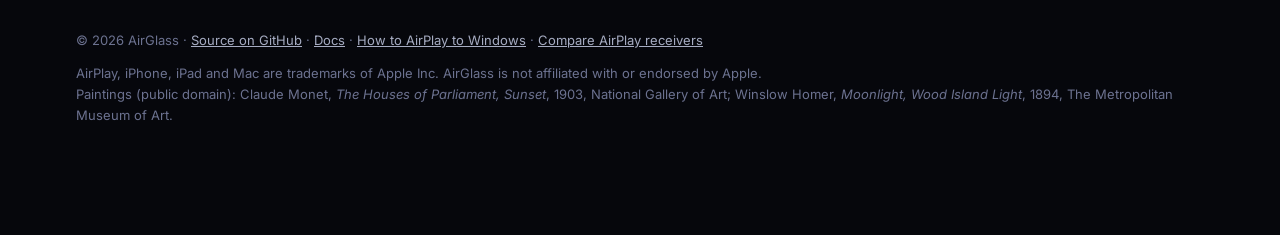
==== commit 363288fc: "Release 1.0.6: site 'New in 1.0.6' section, pricing lists, README and changelog for the new features" ====
--- a/site/index.html
+++ b/site/index.html
@@ -4,7 +4,7 @@
 <meta charset="utf-8">
 <meta name="viewport" content="width=device-width, initial-scale=1">
 <title>AirGlass — AirPlay receiver for Windows</title>
-<meta name="description" content="Mirror your iPhone, iPad or Mac to a Windows PC in a Liquid Glass window, and play AirPlay music in bit-perfect lossless quality. Free to try; Pro unlocks the floating window for $9.99.">
+<meta name="description" content="Mirror your iPhone, iPad or Mac to a Windows PC. Two devices at once, recording with sound, drawing, zoom and OBS mode, plus bit-perfect lossless AirPlay music. Free to download; Pro is $9.99 once.">
 <link rel="canonical" href="https://jdkuk.github.io/AirGlass/">
 <meta name="color-scheme" content="dark">
 <meta name="theme-color" content="#07080d">
@@ -512,7 +512,7 @@
 <main>
 <div class="hero-art" aria-hidden="true"></div>
 <header class="hero wrap">
-  <a class="pill" href="#lossless" data-reveal><b>New</b> Bit-perfect AirPlay music, now on Windows →</a>
+  <a class="pill" href="#whatsnew" data-reveal><b>New</b> Two devices, recording with sound and drawing →</a>
   <h1 data-reveal style="--i:1"><span class="grad">AirPlay to your PC.</span><br><span class="serif">Beautifully.</span></h1>
   <p class="lede" data-reveal style="--i:2">Mirror your iPhone, iPad or Mac to your PC in a floating pane of glass, and stream AirPlay music in true lossless. Install it, pick your PC, done.</p>
   <div class="cta" data-reveal style="--i:3">
@@ -672,6 +672,22 @@
 </svg>
 
 <!-- ===== Features ===== -->
+<section id="whatsnew">
+  <div class="wrap">
+    <span class="eyebrow" data-reveal>New in 1.0.6</span>
+    <h2 data-reveal style="--i:1">More than a mirror.</h2>
+    <p class="sub" data-reveal style="--i:2">Present, teach, demo and stream from the iPhone or iPad in your hand.</p>
+    <div class="grid">
+      <div class="card" data-reveal><div class="ico"><svg viewBox="0 0 24 24"><rect x="2" y="5" width="9" height="14" rx="2"/><rect x="13" y="3" width="9" height="16" rx="2"/></svg></div><h3>Two devices at once</h3><p>Mirror an iPhone and an iPad side by side, each in its own glass window. Tab moves the sound between them.</p></div>
+      <div class="card" data-reveal style="--i:1"><div class="ico"><svg viewBox="0 0 24 24"><circle cx="12" cy="12" r="8"/><circle cx="12" cy="12" r="3"/></svg></div><h3>Record with sound</h3><p>Press R to record the mirrored screen to MP4 at full quality, with the device's sound, in sync. Press S for a screenshot.</p></div>
+      <div class="card" data-reveal style="--i:2"><div class="ico"><svg viewBox="0 0 24 24"><path d="M4 20l4-1 11-11-3-3L5 16z"/><path d="M14 6l3 3"/></svg></div><h3>Draw on screen</h3><p>Pen, arrow, highlighter and eraser over the mirrored picture, from a small toolbar. Made for teaching and demos.</p></div>
+      <div class="card" data-reveal><div class="ico"><svg viewBox="0 0 24 24"><circle cx="10" cy="10" r="6"/><path d="M15 15l6 6M10 7v6M7 10h6"/></svg></div><h3>Region zoom</h3><p>Press Z and drag a box to glide into any part of the screen, up to 8×. Esc zooms back out.</p></div>
+      <div class="card" data-reveal style="--i:1"><div class="ico"><svg viewBox="0 0 24 24"><rect x="3" y="4" width="18" height="14" rx="2"/><path d="M8 21h8"/><circle cx="12" cy="11" r="3"/></svg></div><h3>OBS mode</h3><p>Press O for a clean green-screen window that OBS captures perfectly. Your phone, live in your stream.</p></div>
+      <div class="card" data-reveal style="--i:2"><div class="ico"><svg viewBox="0 0 24 24"><rect x="5" y="11" width="14" height="10" rx="2"/><path d="M8 11V7a4 4 0 0 1 8 0v4"/></svg></div><h3>Ready for classrooms</h3><p>Name each PC ("Room 12"), require a 4-digit code or approve new devices, and set it all centrally for IT.</p></div>
+    </div>
+  </div>
+</section>
+
 <section id="features">
   <div class="wrap">
     <span class="eyebrow" data-reveal>Features</span>
@@ -760,9 +776,10 @@
           <li>iPhone, iPad and Mac</li>
           <li class="no">Floating glass window</li>
           <li class="no">Move, resize, zoom, keep on top</li>
-          <li class="no">Screenshots and recording</li>
+          <li class="no">Screenshots and recording with sound</li>
+          <li class="no">Draw, zoom, OBS mode</li>
+          <li class="no">Two devices at once</li>
         </ul>
-        <p class="sub" style="margin:10px 0 0;font-size:14px">Includes a free 7-day Pro trial.</p>
         <a class="btn" href="#download">Download free</a>
       </div>
       <div class="card plan pro" data-reveal style="--i:1">
@@ -774,7 +791,10 @@
           <li>Floating Liquid Glass window</li>
           <li>Move, resize, smooth zoom</li>
           <li>Keep on top and corner float</li>
-          <li>Screenshots and MP4 recording</li>
+          <li>Screenshots and MP4 recording with sound</li>
+          <li>Draw on screen, region zoom, OBS mode</li>
+          <li>Two devices side by side</li>
+          <li>PIN codes and an allow-list for new devices</li>
           <li>Use on up to 3 PCs</li>
         </ul>
         <a class="btn primary" id="buy" href="https://airglasspc.lemonsqueezy.com/checkout/buy/0e38c6a7-1639-4409-ad59-49f0d62c9bfb">Get AirGlass Pro</a>
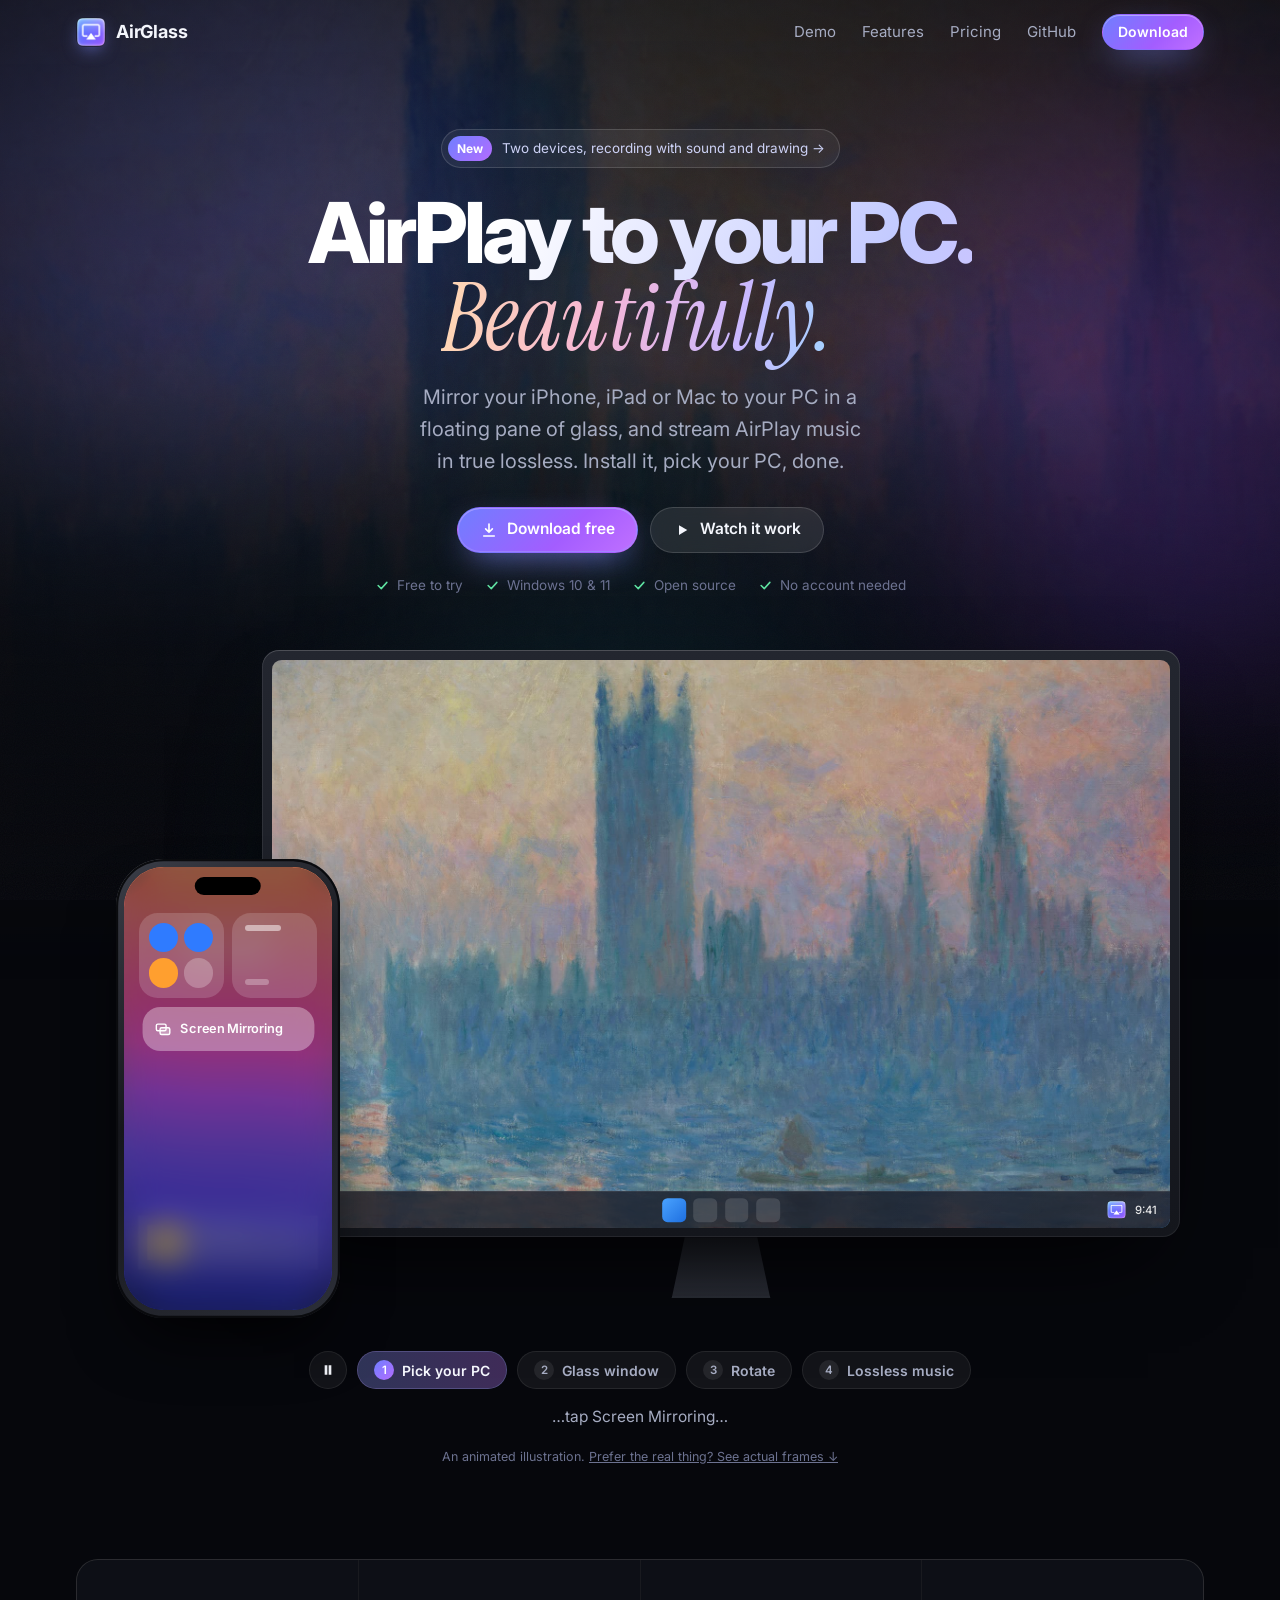
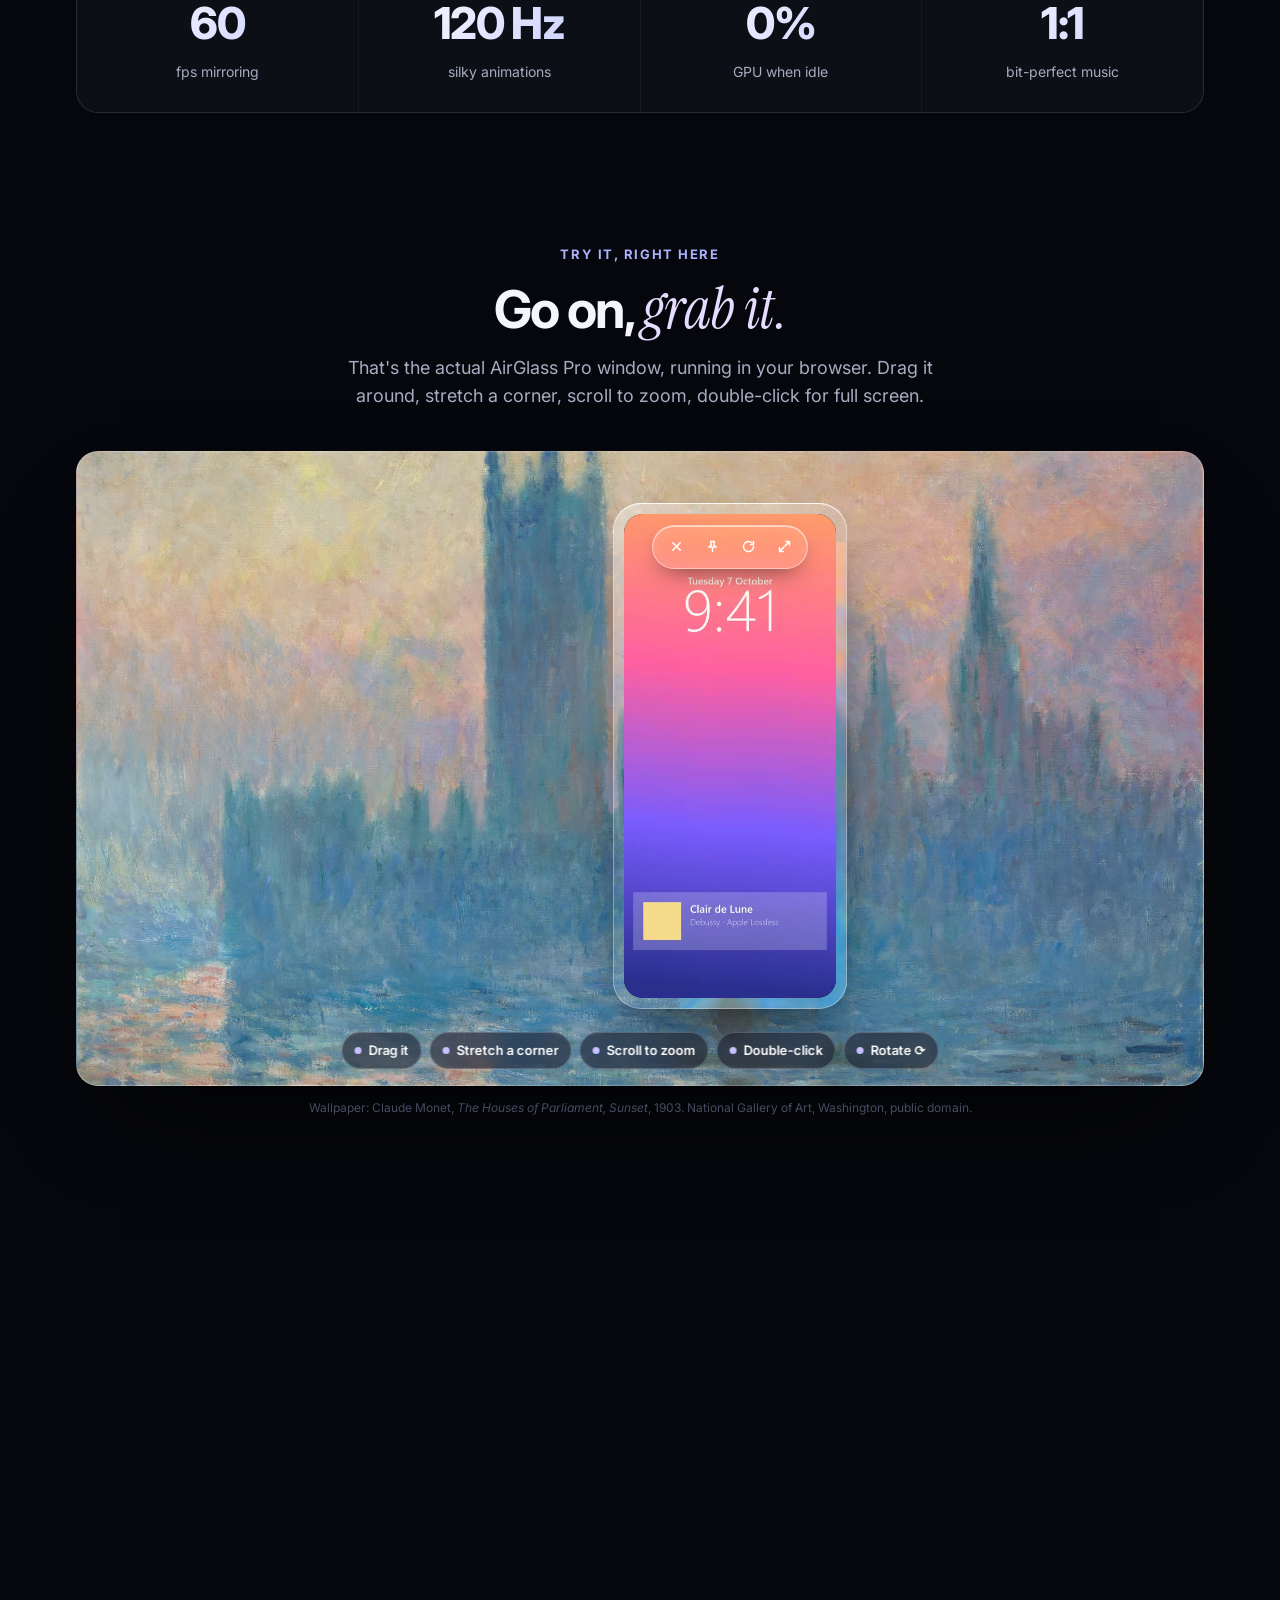
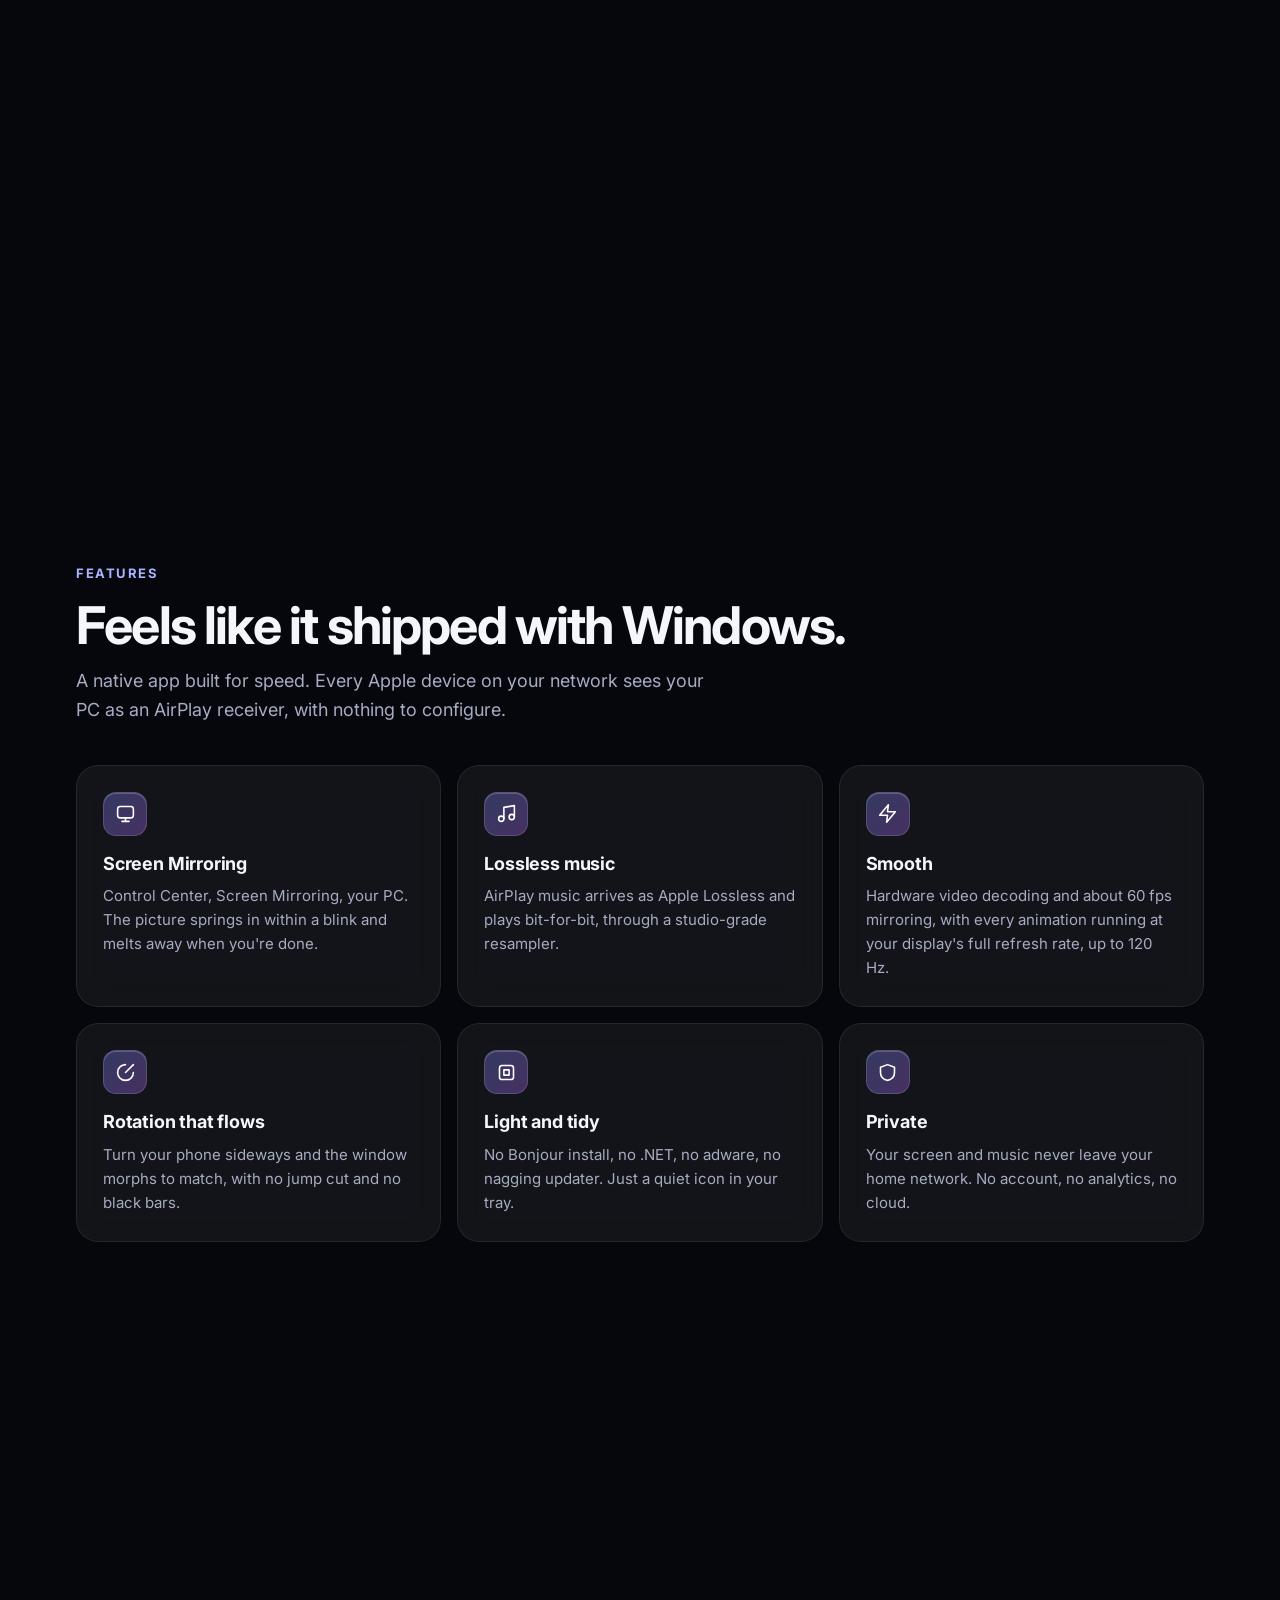
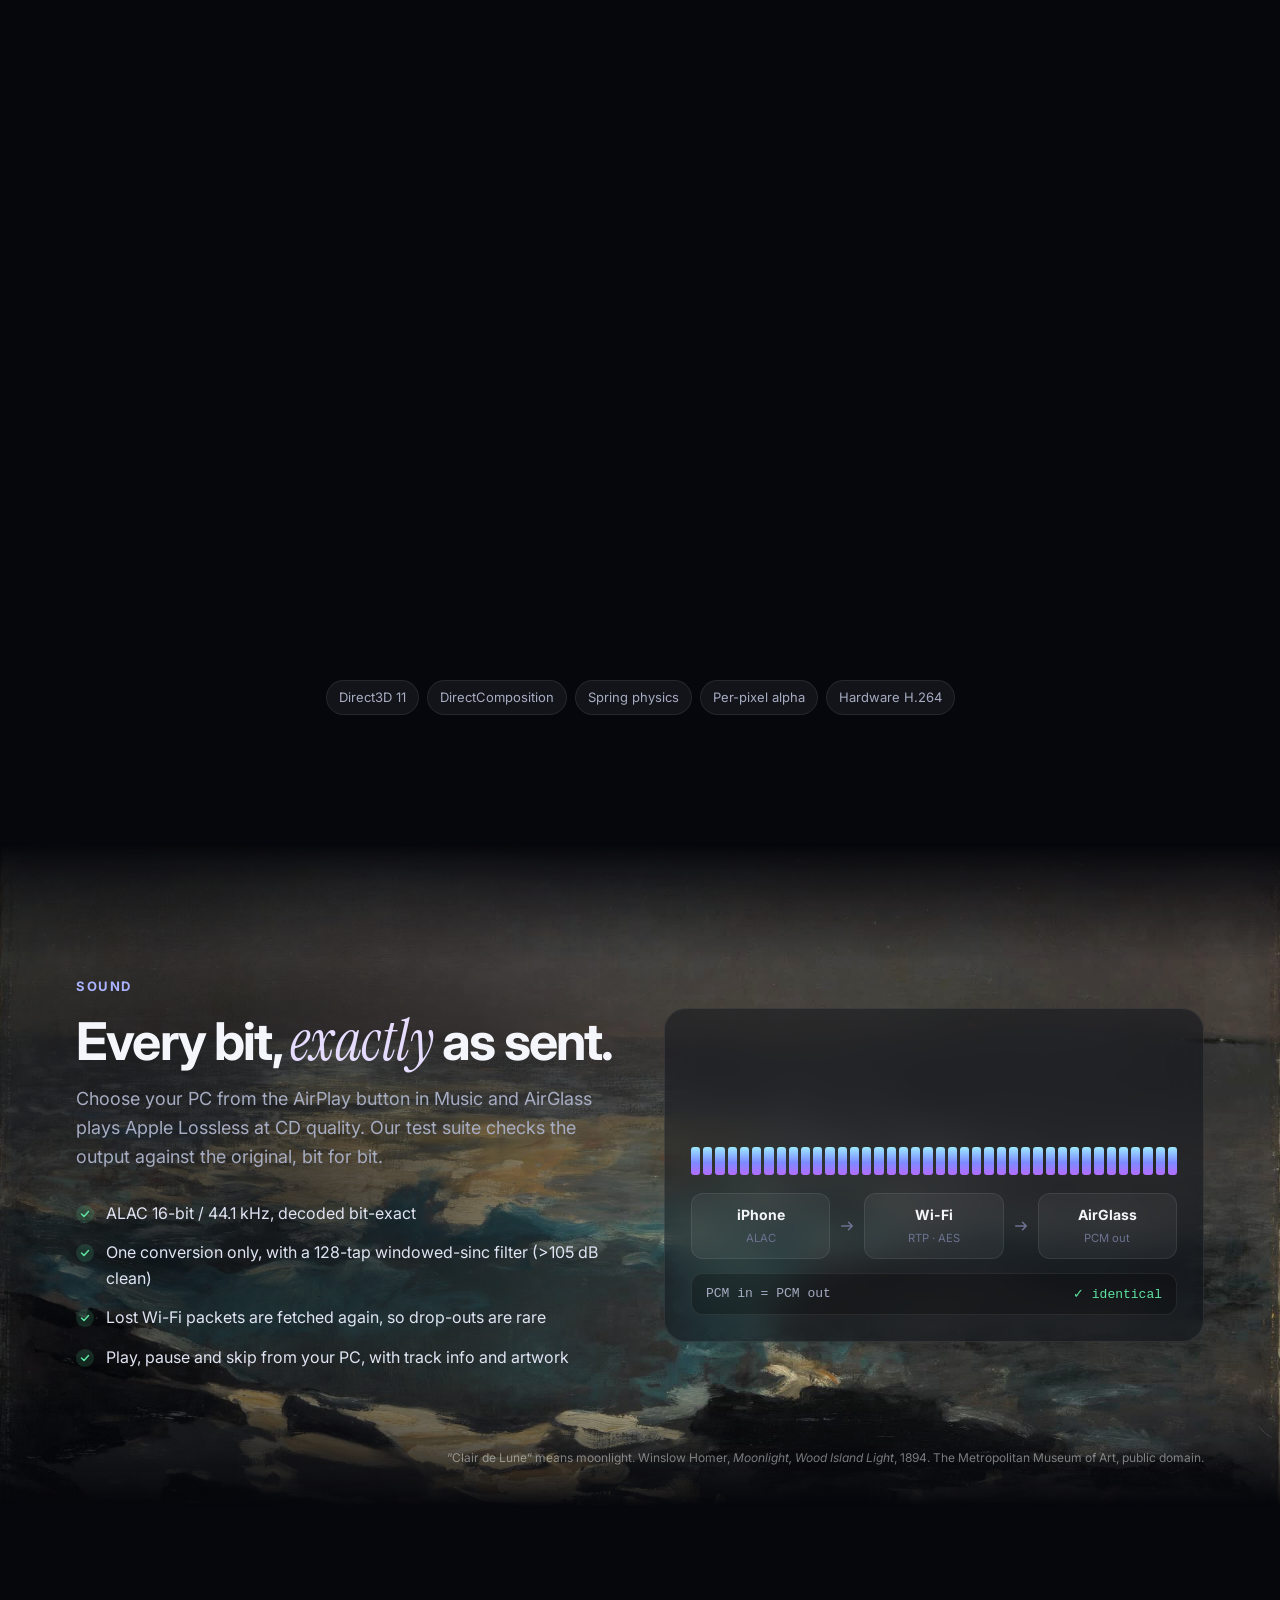
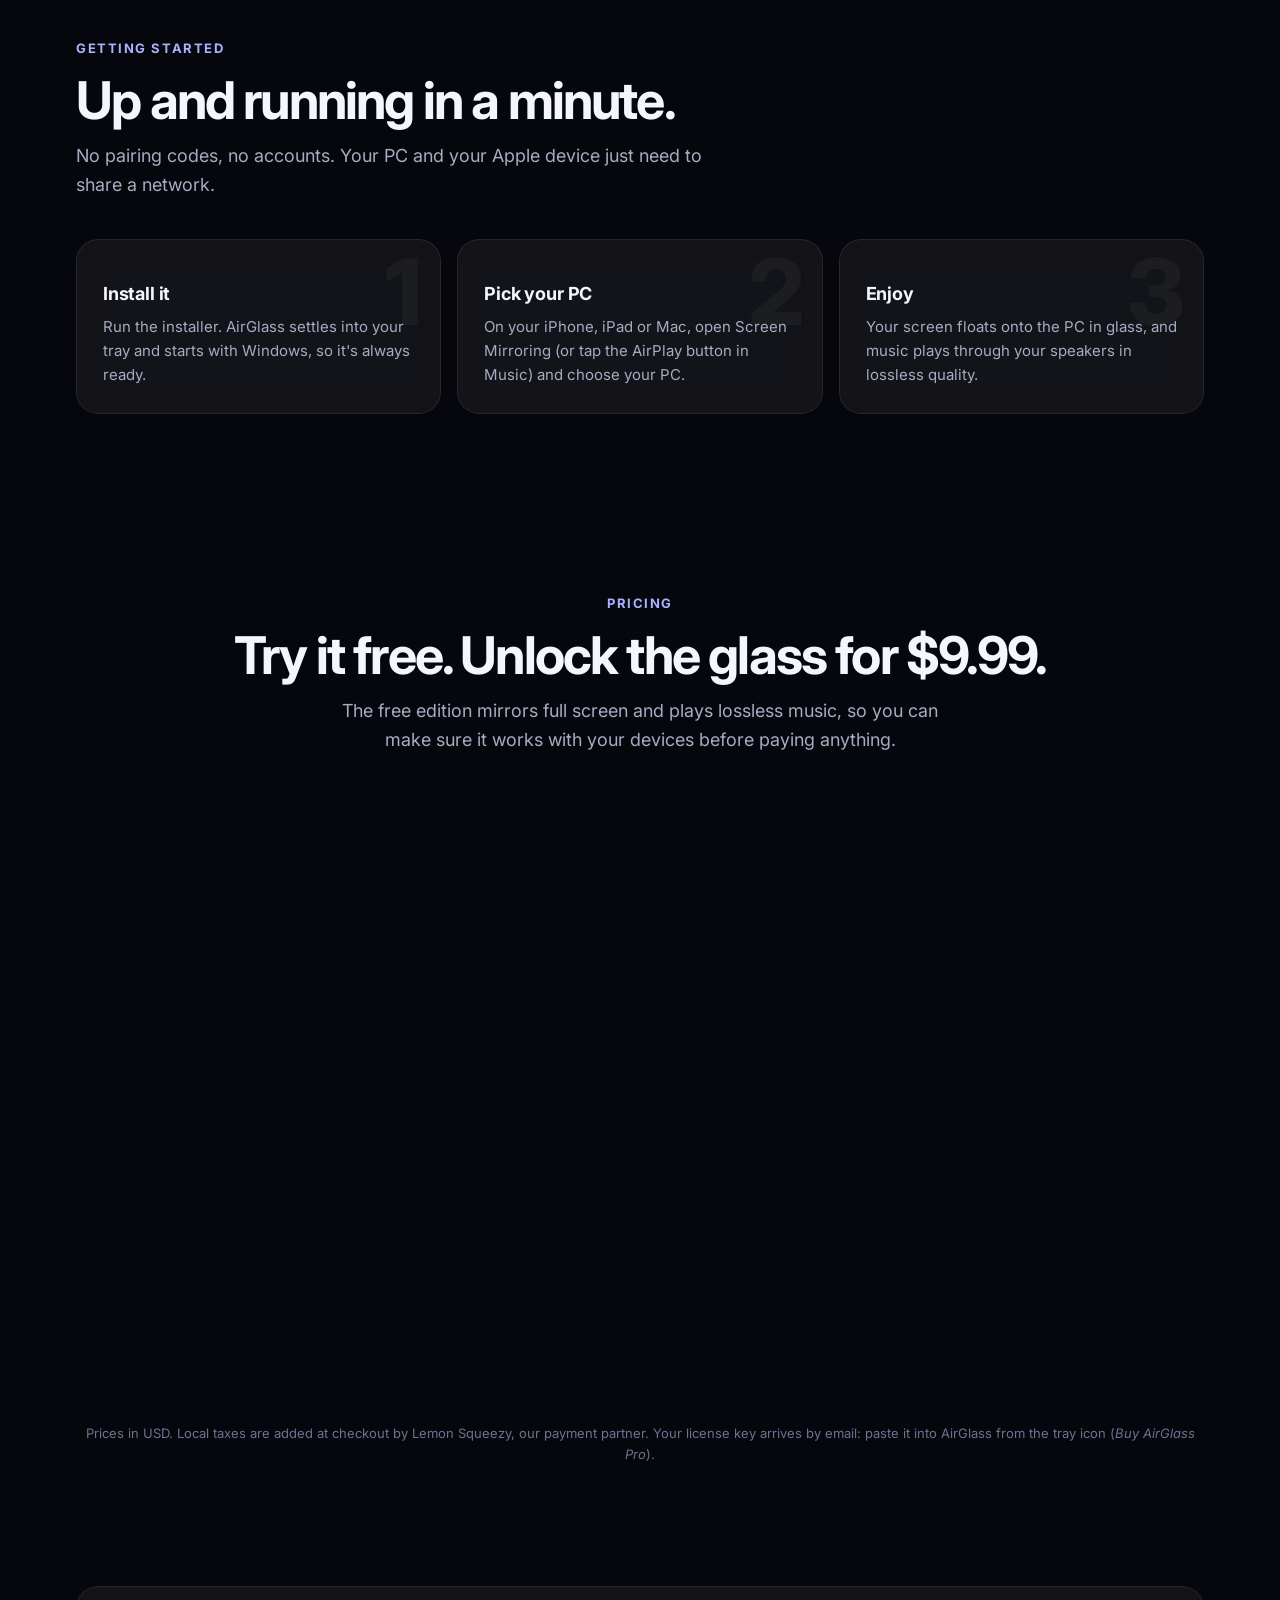
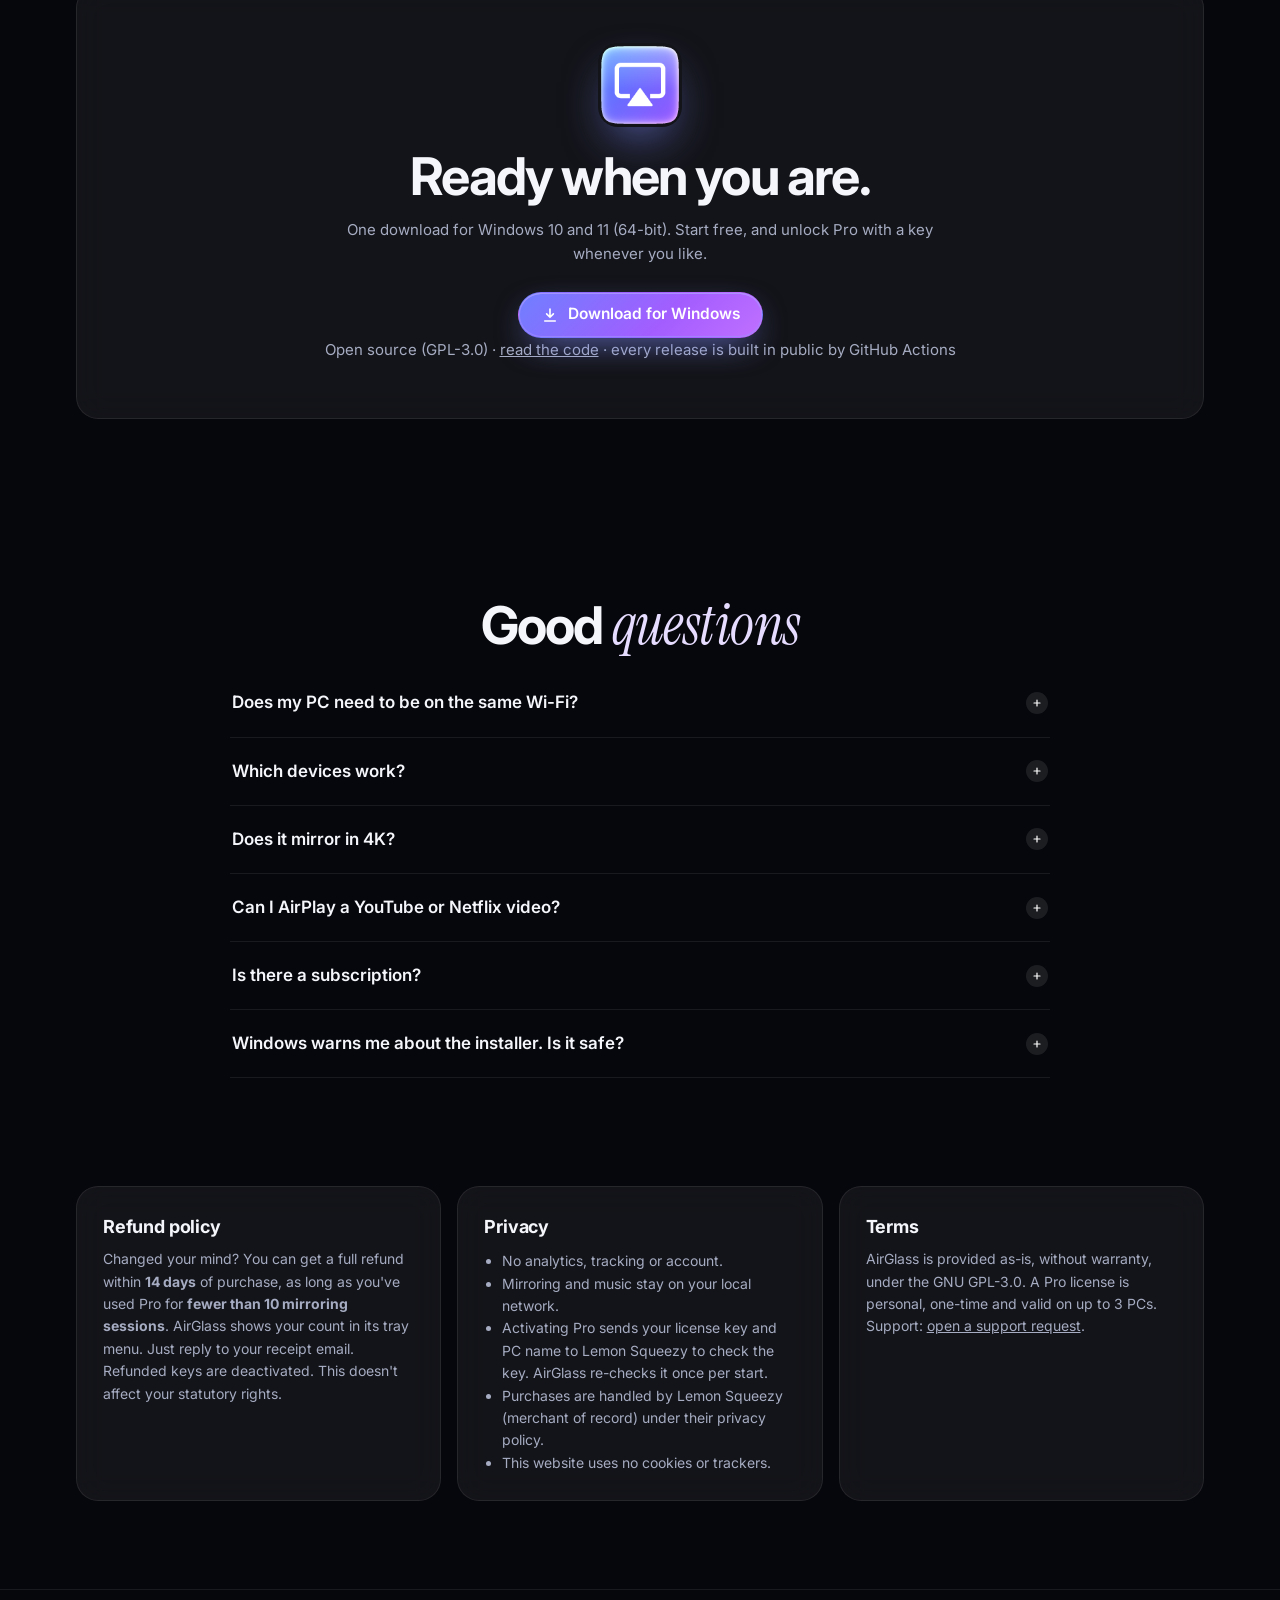
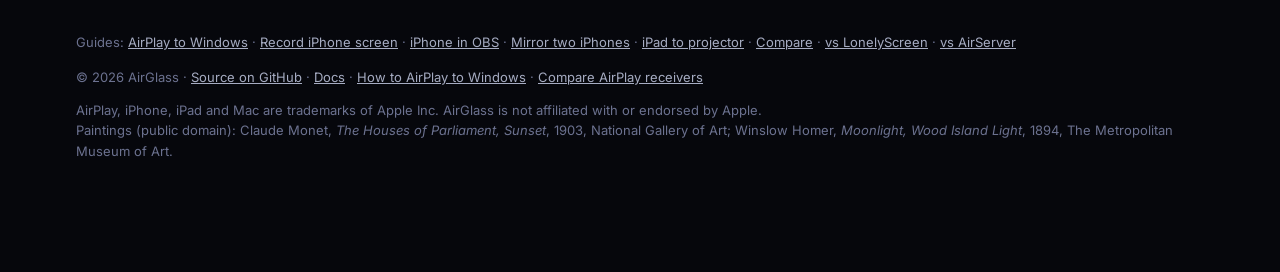
==== commit 43845ad3: "Add 6 search landing pages: recording, OBS, two devices, classroom iPads, and LonelyScreen/AirServer" ====
--- a/site/index.html
+++ b/site/index.html
@@ -853,10 +853,13 @@
 </main>
 
 <footer>
-  <div class="wrap row2">
-    <span>© 2026 AirGlass · <a href="https://github.com/jdkuk/AirGlass">Source on GitHub</a> · <a href="https://github.com/jdkuk/AirGlass/tree/main/docs">Docs</a> · <a href="airplay-to-windows/">How to AirPlay to Windows</a> · <a href="compare/">Compare AirPlay receivers</a></span>
-    <span>AirPlay, iPhone, iPad and Mac are trademarks of Apple Inc. AirGlass is not affiliated with or endorsed by Apple.<br>
-      Paintings (public domain): Claude Monet, <em>The Houses of Parliament, Sunset</em>, 1903, National Gallery of Art; Winslow Homer, <em>Moonlight, Wood Island Light</em>, 1894, The Metropolitan Museum of Art.</span>
+  <div class="wrap">
+    <div style="margin-bottom:12px; line-height:1.9;">Guides: <a href="airplay-to-windows/">AirPlay to Windows</a> · <a href="record-iphone-screen-on-pc/">Record iPhone screen</a> · <a href="iphone-to-obs/">iPhone in OBS</a> · <a href="mirror-two-iphones-to-pc/">Mirror two iPhones</a> · <a href="ipad-to-projector-without-apple-tv/">iPad to projector</a> · <a href="compare/">Compare</a> · <a href="lonelyscreen-alternative/">vs LonelyScreen</a> · <a href="airserver-alternative/">vs AirServer</a></div>
+    <div class="row2">
+      <span>© 2026 AirGlass · <a href="https://github.com/jdkuk/AirGlass">Source on GitHub</a> · <a href="https://github.com/jdkuk/AirGlass/tree/main/docs">Docs</a> · <a href="airplay-to-windows/">How to AirPlay to Windows</a> · <a href="compare/">Compare AirPlay receivers</a></span>
+      <span>AirPlay, iPhone, iPad and Mac are trademarks of Apple Inc. AirGlass is not affiliated with or endorsed by Apple.<br>
+        Paintings (public domain): Claude Monet, <em>The Houses of Parliament, Sunset</em>, 1903, National Gallery of Art; Winslow Homer, <em>Moonlight, Wood Island Light</em>, 1894, The Metropolitan Museum of Art.</span>
+    </div>
   </div>
 </footer>
 
